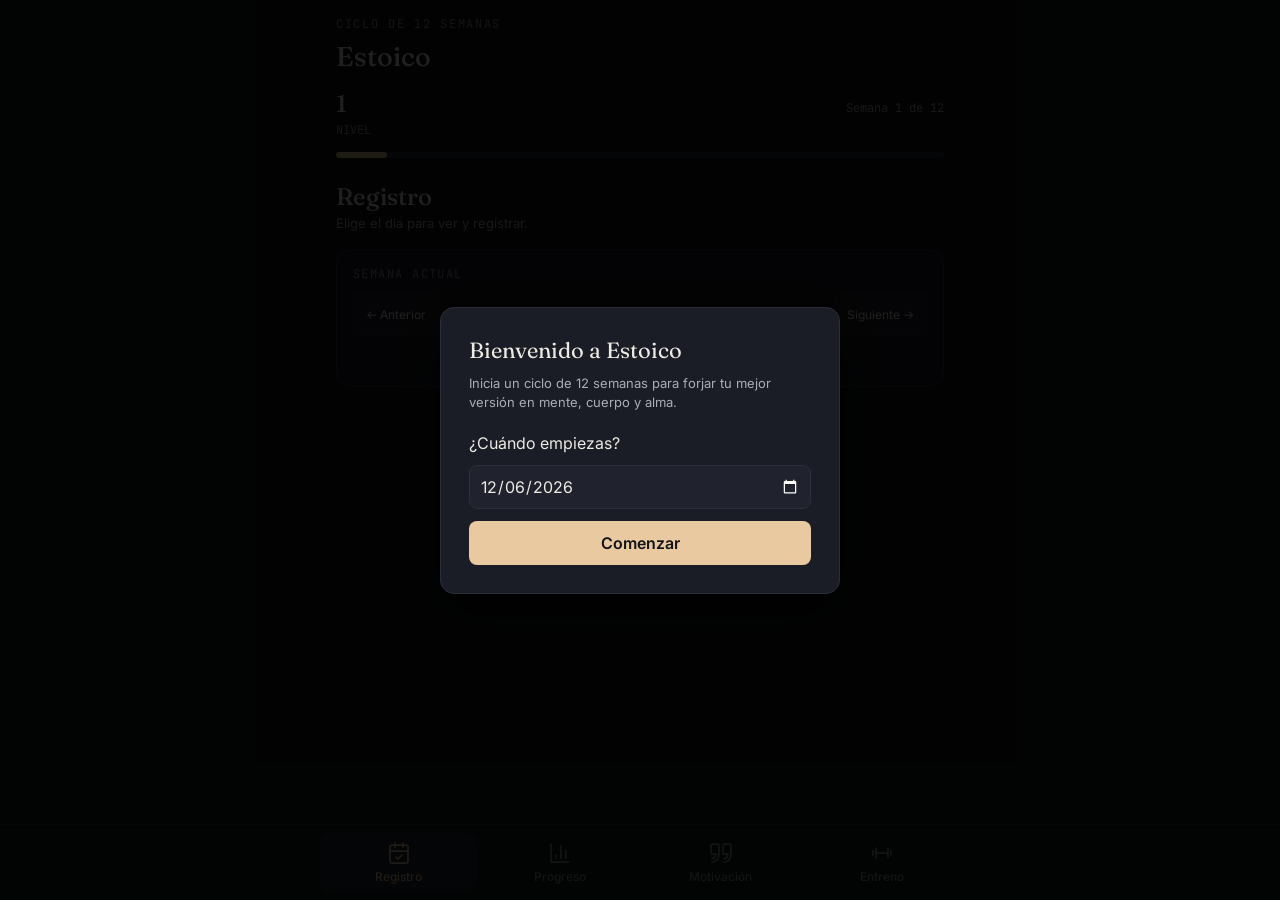
==== index.html @ d932e6cd "Fase 2: iOS y PWA nativos - Safe areas en Estoico: header bajo el notch y barra inferior sobre el ho" ====
<!DOCTYPE html>
<html lang="es-AR">
<head>
<meta charset="UTF-8">
<meta name="viewport" content="width=device-width,initial-scale=1,viewport-fit=cover">
<meta name="theme-color" content="#12141A">
<title>Estoico — 12 Semanas</title>

<!-- Favicon e íconos -->
<link rel="icon" href="/favicon.ico" sizes="32x32">
<link rel="icon" type="image/png" sizes="192x192" href="/icon-192.png">
<link rel="apple-touch-icon" href="/apple-touch-icon.png">

<!-- Soporte PWA / instalación en pantalla de inicio -->
<meta name="apple-mobile-web-app-capable" content="yes">
<meta name="apple-mobile-web-app-status-bar-style" content="black-translucent">
<meta name="apple-mobile-web-app-title" content="Estoico">
<meta name="mobile-web-app-capable" content="yes">
<link rel="manifest" href="/manifest.json">

<!-- Pantallas de inicio en iPhone (retrato) -->
<link rel="apple-touch-startup-image" href="/splash/splash-1320x2868.png" media="(device-width: 440px) and (device-height: 956px) and (-webkit-device-pixel-ratio: 3) and (orientation: portrait)">
<link rel="apple-touch-startup-image" href="/splash/splash-1290x2796.png" media="(device-width: 430px) and (device-height: 932px) and (-webkit-device-pixel-ratio: 3) and (orientation: portrait)">
<link rel="apple-touch-startup-image" href="/splash/splash-1206x2622.png" media="(device-width: 402px) and (device-height: 874px) and (-webkit-device-pixel-ratio: 3) and (orientation: portrait)">
<link rel="apple-touch-startup-image" href="/splash/splash-1179x2556.png" media="(device-width: 393px) and (device-height: 852px) and (-webkit-device-pixel-ratio: 3) and (orientation: portrait)">
<link rel="apple-touch-startup-image" href="/splash/splash-1170x2532.png" media="(device-width: 390px) and (device-height: 844px) and (-webkit-device-pixel-ratio: 3) and (orientation: portrait)">
<link rel="apple-touch-startup-image" href="/splash/splash-1284x2778.png" media="(device-width: 428px) and (device-height: 926px) and (-webkit-device-pixel-ratio: 3) and (orientation: portrait)">
<link rel="apple-touch-startup-image" href="/splash/splash-1125x2436.png" media="(device-width: 375px) and (device-height: 812px) and (-webkit-device-pixel-ratio: 3) and (orientation: portrait)">
<link rel="apple-touch-startup-image" href="/splash/splash-828x1792.png" media="(device-width: 414px) and (device-height: 896px) and (-webkit-device-pixel-ratio: 2) and (orientation: portrait)">
<link rel="apple-touch-startup-image" href="/splash/splash-750x1334.png" media="(device-width: 375px) and (device-height: 667px) and (-webkit-device-pixel-ratio: 2) and (orientation: portrait)">

<!-- SEO / al compartir el link -->
<meta name="description" content="Seguimiento de hábitos de mente, cuerpo y alma en ciclos de 12 semanas.">
<meta property="og:title" content="Estoico — Hábitos">
<meta property="og:description" content="Seguimiento de hábitos de mente, cuerpo y alma en ciclos de 12 semanas.">
<meta property="og:type" content="website">
<meta property="og:image" content="/icon-512.png">

<link rel="preconnect" href="https://fonts.googleapis.com">
<link rel="preconnect" href="https://fonts.gstatic.com" crossorigin>
<link href="https://fonts.googleapis.com/css2?family=Fraunces:ital,opsz,wght@0,9..144,400;0,9..144,500;0,9..144,600;1,9..144,400;1,9..144,500&family=Inter:wght@400;500;600;700&family=JetBrains+Mono:wght@400;500&display=swap" rel="stylesheet">
<link rel="stylesheet" href="/shared.css">
<link rel="stylesheet" href="/estoico.css">
</head>
<body>

<header class="top">
<p class="eyebrow">Ciclo de 12 semanas</p>
<h1 class="brand">Estoico</h1>
<div class="header-row">
<div>
<div class="level-display" id="level-display">1</div>
<div class="level-label">Nivel</div>
</div>
<div style="text-align:right">
<div class="progress-label" id="cycle-progress">Semana 1 de 12</div>
</div>
</div>
<div class="progress-bar">
<div class="progress-fill" id="cycle-fill" style="width:8.33%"></div>
</div>
</header>

<main id="main">

<!-- REGISTRO VIEW -->
<section class="view active" id="view-registro">
<div class="greeting">
<h2>Registro</h2>
<p>Elige el día para ver y registrar.</p>
</div>

<div class="card">
<div class="section-label">Semana actual</div>
<div class="week-nav">
<button id="prev-week">← Anterior</button>
<span class="week-info" id="week-info">Sem 1</span>
<button id="next-week">Siguiente →</button>
</div>
<div class="day-grid" id="day-grid"></div>
</div>

<div id="day-detail-slot"></div>
<div id="habit-list-slot"></div>

</section>

<!-- PROGRESO VIEW -->
<section class="view" id="view-progreso">
<div class="greeting">
<h2>Progreso</h2>
<p>Cómo avanzas en las 12 semanas.</p>
</div>

<div class="cycle-header">
<h3 class="cycle-title">Ciclo actual</h3>
<p class="cycle-dates" id="cycle-dates">—</p>
</div>

<div class="level-card">
<div class="current-level" id="final-level">1</div>
<div style="color:var(--dim);font-size:12px;margin-bottom:10px">Nivel actual</div>
<div class="level-bar-container">
<div class="progress-bar">
<div class="progress-fill" id="final-level-bar" style="width:0%;background:var(--accent)"></div>
</div>
<div class="progress-label" id="level-info">0 / 0 puntos</div>
</div>
</div>

<div class="card">
<div class="section-label">Progreso por semana</div>
<div id="week-progress-list"></div>
</div>

<div class="card">
<div class="section-label">Resumen general</div>
<div class="week-summary">
<div class="week-stats">
<div class="stat">
<div class="stat-value" id="stat-completed">0</div>
<div class="stat-label">Semanas al 100%</div>
</div>
<div class="stat">
<div class="stat-value" id="stat-xp">0</div>
<div class="stat-label">Puntos totales</div>
</div>
</div>
</div>
</div>

</section>

<!-- MOTIVACIÓN VIEW -->
<section class="view" id="view-motivacion">
<div class="greeting">
<h2>Recuerda</h2>
<p>Por qué empezaste.</p>
</div>

<div class="quote-card" id="quote-card">
<div class="quote-text" id="quote-text">Cargando sabiduría...</div>
<div class="quote-author" id="quote-author">—</div>
</div>

<div class="quote-refresh">
<button id="new-quote">Nueva frase</button>
</div>

</section>

</main>

<nav class="bottom-nav">
<div class="nav-inner">
<button class="nav-btn active" data-view="registro">
<svg class="icon" aria-hidden="true"><use href="#i-cal"/></svg>
<span>Registro</span>
</button>
<button class="nav-btn" data-view="progreso">
<svg class="icon" aria-hidden="true"><use href="#i-chart"/></svg>
<span>Progreso</span>
</button>
<button class="nav-btn" data-view="motivacion">
<svg class="icon" aria-hidden="true"><use href="#i-quote"/></svg>
<span>Motivación</span>
</button>
<a class="nav-btn" href="/entreno.html">
<svg class="icon" aria-hidden="true"><use href="#i-dumbbell"/></svg>
<span>Entreno</span>
</a>
</div>
</nav>

<div class="toast" id="toast" role="status" aria-live="polite"></div>

<!-- Initialization Modal -->
<div class="init-modal" id="init-modal">
<div class="init-content">
<h2 class="init-title">Bienvenido a Estoico</h2>
<p class="init-desc">Inicia un ciclo de 12 semanas para forjar tu mejor versión en mente, cuerpo y alma.</p>
<div class="init-form">
<label>¿Cuándo empiezas?</label>
<input type="date" id="start-date">
<button id="start-cycle">Comenzar</button>
</div>
</div>
</div>

<!-- Cycle End Modal -->
<div class="cycle-end-modal" id="cycle-end-modal">
<div class="cycle-end-content">
<h2 class="cycle-end-title">Ciclo completado</h2>
<div class="cycle-end-result" id="cycle-end-result">Nivel 12</div>
<div class="cycle-end-stats">
<div id="cycle-end-stats">Estadísticas finales</div>
</div>
<div class="cycle-end-button">
<button id="new-cycle">Nuevo ciclo</button>
<button class="primary" id="view-summary">Ver resumen</button>
</div>
</div>
</div>

<script src="/shared.js"></script>
<script>
'use strict';
const { ESTOICO_KEY: KEY, HABITS, dateKey, parseDate, addDays, dayDiff, weekNumber, position, computeWeek, icon, toast } = window.EstoicoShared;
const VERSION = 2;

const STOICS = [
  ["No es que nos falte tiempo, sino que perdemos mucho.", "Séneca"],
  ["Hay cosas que dependen de ti y cosas que no.", "Epicteto"],
  ["La mejor respuesta es no parecerte a quien te hizo daño.", "Marco Aurelio"],
  ["Se aprende a vivir durante toda la vida.", "Séneca"],
  ["Vive bien quien vive conforme a la razón.", "Zenón de Citio"],
  ["La riqueza consiste no en tener grandes posesiones, sino en tener pocas necesidades.", "Séneca"],
  ["Tu propia serena mente es la única verdadera protección que posees.", "Séneca"],
  ["No temas ni desees lo que no está en tu poder.", "Epicteto"],
  ["La excelencia no es destino; es un hábito.", "Aristóteles"],
  ["Incluso un reloj parado tiene razón dos veces al día.", "Marco Aurelio"],
  ["La vida es larga si sabes cómo usarla.", "Séneca"],
  ["Todo cuanto deseamos sucede después de que dejamos de esperarlo.", "Séneca"],
  ["Lo que no está en tu control no debería perturbar tu paz.", "Marco Aurelio"],
  ["El único camino hacia la paz es aceptar las cosas que no puedes cambiar.", "Séneca"],
  ["Cada día es una nueva vida para quien sabe aprovecharlo.", "Séneca"],
  ["La virtud es el único bien verdadero.", "Zenón de Citio"],
  ["No es la cosa que te molesta, sino tu opinión sobre ella.", "Epicteto"],
  ["Quien se conquista a sí mismo es más poderoso que quien conquista ciudades.", "Confucio"],
  ["El que espera es quien trabaja.", "Séneca"],
  ["Actúa de forma que podrías vivir eternamente así.", "Marco Aurelio"]
];

const CATEGORIES = [
  {id:'mente', label:'Mente', color:'var(--mente)'},
  {id:'cuerpo', label:'Cuerpo', color:'var(--cuerpo)'},
  {id:'alma', label:'Alma', color:'var(--alma)'}
];

const LEVELS = [
  {num:1, name:'Cleantes', desc:'El Guardián'},
  {num:2, name:'Diógenes', desc:'De Babilonia'},
  {num:3, name:'Apolonio', desc:'De Tyana'},
  {num:4, name:'Crisipo', desc:'El Lógico'},
  {num:5, name:'Panaecio', desc:'El Puente'},
  {num:6, name:'Posidonio', desc:'El Enciclopédico'},
  {num:7, name:'Catón Viejo', desc:'El Severo'},
  {num:8, name:'Catón Joven', desc:'El Íntegro'},
  {num:9, name:'Quinto Musonio', desc:'El Maestro'},
  {num:10, name:'Epicteto', desc:'El Liberador'},
  {num:11, name:'Séneca', desc:'El Sabio'},
  {num:12, name:'Marco Aurelio', desc:'El Emperador Filósofo'}
];

const $ = s => document.querySelector(s);
const $$ = s => [...document.querySelectorAll(s)];

// ---------- Estado y guardado ----------
function defaultState() {
  return {
    schemaVersion: VERSION,
    cycleStart: null,
    currentLevel: 1,
    weeklyData: {},
    currentView: 'registro'
  };
}

function load() {
  try {
    let raw = localStorage.getItem(KEY);
    return raw ? { ...defaultState(), ...JSON.parse(raw) } : defaultState();
  } catch(e) {
    console.warn(e);
    // No pisamos datos que no se pudieron leer: se guarda una copia aparte.
    try { localStorage.setItem(KEY + '.bak-' + Date.now(), localStorage.getItem(KEY)); } catch(_) {}
    return defaultState();
  }
}

let state = load();
delete state.displayWeek; // ya no se guarda: siempre se abre en la semana actual

function save() {
  try {
    localStorage.setItem(KEY, JSON.stringify(state));
    return true;
  } catch(e) {
    console.warn(e);
    toast('No se pudo guardar. Liberá espacio en el teléfono.', 3200, null);
    return false;
  }
}

// ---------- Semanas ----------
// Semana real del ciclo, sin limitar (puede ser < 1 o > 12)
function getRawWeek() {
  return state.cycleStart ? weekNumber(state.cycleStart) : null;
}
// Semana actual limitada a 1..12
function getCurrentWeek() {
  let w = getRawWeek();
  return w === null ? null : Math.max(1, Math.min(12, w));
}

function getWeekDates(weekNum) {
  if (!state.cycleStart) return null;
  let weekStart = addDays(parseDate(state.cycleStart), (weekNum - 1) * 7);
  let days = [];
  for (let i = 0; i < 7; i++) days.push(dateKey(addDays(weekStart, i)));
  return days;
}

// Semana que se está mirando en Registro (solo en memoria)
let displayWeek = null;
let selectedDate = null;
function getDisplayWeek() {
  if (displayWeek === null) displayWeek = getCurrentWeek() || 1;
  return displayWeek;
}
function setDisplayWeek(w) {
  displayWeek = Math.max(1, Math.min(12, w));
}

// Lee una semana sin modificar el estado; con create=true la crea para escribir
function getWeekData(weekNum, create = false) {
  let key = 'week_' + weekNum;
  let wd = state.weeklyData[key];
  if (!wd) {
    wd = { habits: {}, points: 0, completion: 0 };
    if (create) state.weeklyData[key] = wd;
  }
  if (!wd.habits) wd.habits = {};
  if (create) HABITS.forEach(h => { if (!wd.habits[h.id]) wd.habits[h.id] = []; });
  return wd;
}

function isCompleted(habitId, dateStr) {
  if (!state.cycleStart) return false;
  let pos = position(state.cycleStart, dateStr);
  if (!pos) return false;
  let days = getWeekData(pos.week).habits[habitId];
  return !!days && days.includes(pos.dow);
}

// ---------- Nivel ----------
// El nivel se deriva de las semanas cerradas: sube con una semana al 100 %
// y baja con una semana por debajo del 50 %. La semana en curso no cuenta.
function levelFromHistory() {
  let raw = getRawWeek();
  if (raw === null) return 1;
  let closed = Math.min(12, raw - 1);
  let lvl = 1;
  for (let w = 1; w <= closed; w++) {
    let c = computeWeek(getWeekData(w).habits).completion;
    if (c >= 100) lvl = Math.min(12, lvl + 1);
    else if (c < 50) lvl = Math.max(1, lvl - 1);
  }
  return lvl;
}

function settleLevel() {
  let lvl = levelFromHistory();
  if (lvl !== state.currentLevel) {
    state.currentLevel = lvl;
    save();
  }
}

// ---------- Registro de hábitos ----------
function canEditDate(dateStr) {
  let today = dateKey();
  let yesterday = dateKey(addDays(new Date(), -1));
  return dateStr === today || dateStr === yesterday;
}

function toggleHabit(habitId, dateStr) {
  if (!state.cycleStart) return;
  if (!canEditDate(dateStr)) {
    toast('Solo podés editar hoy y ayer.', 2400, null);
    return;
  }
  let pos = position(state.cycleStart, dateStr);
  if (!pos) return;

  let weekData = getWeekData(pos.week, true);
  let days = weekData.habits[habitId];
  let idx = days.indexOf(pos.dow);
  if (idx >= 0) days.splice(idx, 1);
  else days.push(pos.dow);

  recalculateWeek(pos.week);
  settleLevel();
  save();
  renderDayGrid();
  renderDayDetail(dateStr);
  renderHeader();
}

function recalculateWeek(weekNum) {
  let weekData = getWeekData(weekNum, true);
  let r = computeWeek(weekData.habits);
  weekData.completion = r.completion;
  weekData.points = r.points;
}

// ---------- Render ----------
function renderHeader() {
  if (!state.cycleStart) return;
  $('#level-display').textContent = state.currentLevel;

  let raw = getRawWeek();
  let label;
  if (raw < 1) label = 'Empieza el ' + parseDate(state.cycleStart).toLocaleDateString('es-AR', {day:'numeric', month:'short'});
  else if (raw > 12) label = 'Ciclo completado';
  else label = `Semana ${raw} de 12`;
  $('#cycle-progress').textContent = label;
  $('#cycle-fill').style.width = (Math.max(0, Math.min(12, raw)) / 12 * 100) + '%';
}

function switchView(v) {
  if (!['registro', 'progreso', 'motivacion'].includes(v)) v = 'registro';
  state.currentView = v;
  save();
  $$('.view').forEach(x => x.classList.toggle('active', x.id === 'view-' + v));
  $$('.nav-btn[data-view]').forEach(x => x.classList.toggle('active', x.dataset.view === v));

  if (v === 'registro') renderRegistro();
  if (v === 'progreso') renderProgreso();
  if (v === 'motivacion') renderMotivacion();
}

function renderRegistro() {
  if (!state.cycleStart) return;

  let week = getDisplayWeek();
  let weekDates = getWeekDates(week);
  let today = dateKey();

  $('#prev-week').onclick = () => { setDisplayWeek(getDisplayWeek() - 1); selectedDate = null; renderRegistro(); };
  $('#next-week').onclick = () => { setDisplayWeek(getDisplayWeek() + 1); selectedDate = null; renderRegistro(); };
  $('#prev-week').disabled = week <= 1;
  $('#next-week').disabled = week >= 12;

  let fmt = d => parseDate(d).toLocaleDateString('es-AR', {day:'numeric', month:'short'});
  $('#week-info').textContent = `Sem ${week} · ${fmt(weekDates[0])} – ${fmt(weekDates[6])}`;

  // Día seleccionado: hoy si está en esta semana; si no, el primero
  if (!selectedDate || !weekDates.includes(selectedDate)) {
    selectedDate = weekDates.includes(today) ? today : weekDates[0];
  }

  renderDayGrid();
  renderDayDetail(selectedDate);
}

function renderDayGrid() {
  let weekDates = getWeekDates(getDisplayWeek());
  let today = dateKey();
  $('#day-grid').innerHTML = weekDates.map(d => {
    let date = parseDate(d);
    let dayName = date.toLocaleDateString('es-AR', {weekday:'narrow'}).toUpperCase();
    let completion = Math.round(HABITS.filter(h => isCompleted(h.id, d)).length / HABITS.length * 100);
    let cls = [d === today ? 'today' : '', d === selectedDate ? 'active' : ''].join(' ');
    return `<button class="day-btn ${cls}" data-date="${d}" aria-pressed="${d === selectedDate}" aria-label="${date.toLocaleDateString('es-AR', {weekday:'long', day:'numeric'})}, ${completion}%">
      <span class="day-name">${dayName}</span>
      <span class="day-number">${date.getDate()}</span>
      <span class="day-complete">${completion}%</span>
    </button>`;
  }).join('');

  $$('.day-btn').forEach(btn => {
    btn.onclick = () => {
      selectedDate = btn.dataset.date;
      renderDayGrid();
      renderDayDetail(selectedDate);
    };
  });
}

function renderDayDetail(dateStr) {
  if (!state.cycleStart) return;

  let today = dateKey();
  let yesterday = dateKey(addDays(new Date(), -1));
  let editable = canEditDate(dateStr);

  let dayDetail = `<div class="day-detail-card">
    <div class="day-detail-header">${parseDate(dateStr).toLocaleDateString('es-AR', {weekday:'long', day:'numeric', month:'long'})}</div>`;

  if (dateStr === yesterday) {
    dayDetail += `<div class="edit-notice">Estás editando ayer. Podés cambiar el registro de hoy y de ayer.</div>`;
  } else if (!editable) {
    dayDetail += dayDiff(today, dateStr) > 0
      ? `<div class="edit-notice">Día futuro. Vas a poder registrarlo cuando llegue.</div>`
      : `<div class="edit-notice">Día pasado. Solo se pueden editar hoy y ayer.</div>`;
  }

  let completed = HABITS.filter(h => isCompleted(h.id, dateStr)).length;
  dayDetail += `<div class="day-detail-info">${completed} de ${HABITS.length} completados</div>`;
  dayDetail += '</div>';
  $('#day-detail-slot').innerHTML = dayDetail;

  let habitsHtml = '';
  CATEGORIES.forEach(cat => {
    let catHabits = HABITS.filter(h => h.category === cat.id);
    let doneCount = catHabits.filter(h => isCompleted(h.id, dateStr)).length;

    habitsHtml += `<div class="habit-section">
      <div class="category-header" style="--cat:${cat.color}">
        <span class="category-bar" style="background:${cat.color}"></span>
        <span class="category-title">${cat.label}</span>
        <span class="category-label">${doneCount}/${catHabits.length}</span>
      </div>
      <div class="habit-list">`;

    catHabits.forEach(h => {
      let done = isCompleted(h.id, dateStr);
      habitsHtml += `<div class="habit-row">
        <span class="habit-icon" style="--cat:${cat.color}">${icon(h.icon)}</span>
        <div class="habit-info">
          <div class="habit-name">${h.name}</div>
          <div class="habit-meta">Objetivo: ${h.weeklyTarget}x/semana · Peso: ${h.weight}</div>
        </div>
        <button class="habit-check ${done?'done':''} ${!editable?'editing-disabled':''}" data-habit="${h.id}" data-date="${dateStr}" aria-label="${h.name}" aria-pressed="${done}" ${!editable?'disabled':''}>
          ${done ? icon('check') : ''}
        </button>
      </div>`;
    });

    habitsHtml += `</div></div>`;
  });

  $('#habit-list-slot').innerHTML = habitsHtml;

  $$('[data-habit]').forEach(btn => {
    btn.onclick = (e) => {
      e.stopPropagation();
      toggleHabit(btn.dataset.habit, btn.dataset.date);
    };
  });
}

function renderProgreso() {
  if (!state.cycleStart) return;

  let startDate = parseDate(state.cycleStart);
  let endDate = addDays(startDate, 83);
  let fmt = d => d.toLocaleDateString('es-AR', {day:'numeric', month:'short', year:'numeric'});
  $('#cycle-dates').textContent = fmt(startDate) + ' – ' + fmt(endDate);

  let levelData = LEVELS[state.currentLevel - 1];
  $('#final-level').textContent = levelData.name;

  let totalXP = 0;
  let completedWeeks = 0;
  let weeksList = '';
  for (let w = 1; w <= 12; w++) {
    let r = computeWeek(getWeekData(w).habits);
    totalXP += r.points;
    if (r.completion >= 100) completedWeeks++;
    let color = r.completion >= 100 ? 'var(--success)' : r.completion < 50 ? 'var(--danger)' : 'var(--dim)';
    weeksList += `<div class="week-row">
      <span class="week-num">Sem ${w}</span>
      <div class="week-bar">
        <div class="week-bar-fill" style="width:${r.completion}%;background:${color}"></div>
      </div>
      <span class="week-status">${r.completion}%</span>
    </div>`;
  }
  $('#week-progress-list').innerHTML = weeksList;

  $('#final-level-bar').style.width = ((state.currentLevel - 1) / 11 * 100) + '%';
  $('#level-info').textContent = `${levelData.name} — Nivel ${state.currentLevel} de 12 · ${totalXP} puntos acumulados`;

  $('#stat-completed').textContent = completedWeeks;
  $('#stat-xp').textContent = totalXP;

  renderHeader();
}

function renderMotivacion() {
  let idx = dateKey().split('').reduce((a,c) => a + c.charCodeAt(0), 0) % STOICS.length;
  $('#quote-text').textContent = '"' + STOICS[idx][0] + '"';
  $('#quote-author').textContent = '— ' + STOICS[idx][1];

  $('#new-quote').onclick = () => {
    let randomIdx = Math.floor(Math.random() * STOICS.length);
    $('#quote-text').textContent = '"' + STOICS[randomIdx][0] + '"';
    $('#quote-author').textContent = '— ' + STOICS[randomIdx][1];
  };
}

// ---------- Inicio y fin de ciclo ----------
function showInitModal() {
  $('#start-date').value = dateKey();
  $('#init-modal').classList.remove('hidden');

  $('#start-cycle').onclick = () => {
    let dateStr = $('#start-date').value;
    if (!dateStr) {
      toast('Elegí una fecha.', 2400, null);
      return;
    }
    state.cycleStart = dateStr;
    state.currentLevel = 1;
    state.weeklyData = {};
    state.cycleEndShown = false;
    displayWeek = null;
    selectedDate = null;
    save();
    $('#init-modal').classList.add('hidden');
    render();
  };
}

function cycleTotals() {
  let points = 0;
  for (let w = 1; w <= 12; w++) points += computeWeek(getWeekData(w).habits).points;
  return { points, final: computeWeek(getWeekData(12).habits).completion };
}

function showCycleEnd() {
  let levelData = LEVELS[state.currentLevel - 1];
  let t = cycleTotals();
  $('#cycle-end-result').textContent = 'Alcanzaste: ' + levelData.name;
  $('#cycle-end-stats').innerHTML = `
    <div>Completaste <strong>${t.final}%</strong> de la semana final.</div>
    <div style="margin-top:8px">Puntos totales en el ciclo: <strong>${t.points}</strong></div>
    <div style="margin-top:8px">Nivel alcanzado: <strong>${state.currentLevel} de 12</strong></div>
  `;

  $('#cycle-end-modal').classList.add('show');
  state.cycleEndShown = true;
  save();

  $('#new-cycle').onclick = () => {
    if (!confirm('¿Empezar un ciclo nuevo? El ciclo actual se guarda en el historial y el registro vuelve a cero.')) return;
    let archive = (state.archive || []).concat([{
      cycleStart: state.cycleStart,
      endedAt: dateKey(),
      level: state.currentLevel,
      points: t.points,
      weeklyData: state.weeklyData
    }]);
    $('#cycle-end-modal').classList.remove('show');
    state = defaultState();
    state.archive = archive;
    displayWeek = null;
    selectedDate = null;
    save();
    showInitModal();
  };

  $('#view-summary').onclick = () => {
    $('#cycle-end-modal').classList.remove('show');
    switchView('progreso');
  };
}

function render() {
  if (!state.cycleStart) {
    showInitModal();
    return;
  }
  $('#init-modal').classList.add('hidden');
  settleLevel();
  renderHeader();
  switchView(state.currentView);
  if (getRawWeek() > 12 && !state.cycleEndShown) showCycleEnd();
}

// Navegación
$$('.nav-btn[data-view]').forEach(btn => {
  btn.onclick = () => switchView(btn.dataset.view);
});

// Si la app queda abierta y cambia el día, refrescar al volver
let lastDay = dateKey();
document.addEventListener('visibilitychange', () => {
  if (document.hidden || !state.cycleStart || dateKey() === lastDay) return;
  lastDay = dateKey();
  displayWeek = null;
  selectedDate = null;
  render();
});

render();
</script>


</body>
</html>
---- shared.css ----
/* =====================================================================
   BASE DE DISEÑO COMPARTIDA — Estoico + Entreno
   Tokens únicos de color, tipografía, espaciado y movimiento.
   Cada app define su acento: arena en Estoico, verde vital en Entreno.
   ===================================================================== */
:root{
  color-scheme:dark;

  /* Superficies */
  --bg:#12141A; --surface:#1A1D25; --surface-2:#20232D; --surface-3:#262A35;
  --line:#2A2E38; --line-soft:#22252F;

  /* Texto (contraste ≥ 4.5:1 sobre --surface) */
  --text:#EDEAE3; --dim:#A9ADB7; --faint:#8A8E99;

  /* Marca y estados */
  --sand:#E8C9A0; --vital:#22C55E; --on-accent:#12141A;
  --accent:var(--sand);
  --success:#93AE86; --warn:#D9B36C; --danger:#E0846F;

  /* Categorías de Estoico */
  --mente:#8AA9C9; --cuerpo:#93AE86; --alma:#C9A66B;

  /* Tipografía */
  --serif:'Fraunces',Georgia,serif;
  --sans:'Inter',-apple-system,system-ui,sans-serif;
  --mono:'JetBrains Mono',ui-monospace,Menlo,monospace;
  --fs-xs:12px; --fs-sm:13px; --fs-md:15px; --fs-lg:17px;

  /* Espaciado (ritmo de 4/8) y radios */
  --s1:4px; --s2:8px; --s3:12px; --s4:16px; --s5:24px; --s6:32px;
  --r-sm:10px; --r:14px; --r-lg:24px; --r-pill:999px;

  /* Movimiento */
  --dur-fast:150ms; --dur:250ms;
  --ease:cubic-bezier(.2,.8,.2,1); --ease-pop:cubic-bezier(.34,1.56,.64,1);

  /* Elevación */
  --shadow:0 12px 40px #0008;
}
body[data-app="entreno"]{ --accent:var(--vital); }

/* ---------- Base ---------- */
*{box-sizing:border-box}
html,body{margin:0;padding:0}
body{background:var(--bg);color:var(--text);font-family:var(--sans);-webkit-font-smoothing:antialiased;-webkit-tap-highlight-color:transparent}
button,input,select,textarea{font:inherit;color:inherit}
button{cursor:pointer;touch-action:manipulation}
[hidden]{display:none!important}
:focus-visible{outline:2px solid var(--accent);outline-offset:2px}
::selection{background:var(--accent);color:var(--on-accent)}

/* ---------- Utilidades ---------- */
.sr-only{position:absolute;width:1px;height:1px;padding:0;margin:-1px;overflow:hidden;clip:rect(0 0 0 0);white-space:nowrap;border:0}
.icon{width:22px;height:22px;flex:none;stroke:currentColor;fill:none;stroke-width:1.75;stroke-linecap:round;stroke-linejoin:round;vertical-align:middle}

/* ---------- Aviso (toast) ---------- */
.toast{position:fixed;z-index:60;left:50%;top:calc(env(safe-area-inset-top) + 12px);transform:translate(-50%,-160%);
  max-width:min(90vw,420px);display:flex;align-items:center;gap:var(--s2);
  background:var(--surface-3);border:1px solid var(--line);border-radius:var(--r-pill);
  padding:10px 18px;font-size:var(--fs-sm);font-weight:500;color:var(--text);box-shadow:var(--shadow);
  pointer-events:none;transition:transform 300ms var(--ease)}
.toast.show{transform:translate(-50%,0)}
.toast .icon{width:18px;height:18px;color:var(--accent)}

/* ---------- Aviso de versión nueva ---------- */
.update-pill{position:fixed;z-index:61;left:50%;transform:translateX(-50%);top:calc(env(safe-area-inset-top) + 12px);
  display:flex;align-items:center;gap:var(--s2);min-height:44px;padding:0 18px;border-radius:var(--r-pill);
  background:var(--accent);color:var(--on-accent);border:0;font-size:var(--fs-sm);font-weight:600;box-shadow:var(--shadow);white-space:nowrap}
.update-pill .icon{width:18px;height:18px}

@media (prefers-reduced-motion:reduce){
  *,*::before,*::after{animation-duration:.01ms!important;animation-iteration-count:1!important;transition-duration:.01ms!important;scroll-behavior:auto!important}
}
---- estoico.css ----
/* Estoico — estilos propios. Tokens y base en shared.css */
body {min-height:100vh;min-height:100dvh;padding-bottom:calc(100px + env(safe-area-inset-bottom))}

.top {padding:calc(env(safe-area-inset-top) + 16px) calc(20px + env(safe-area-inset-right)) 16px calc(20px + env(safe-area-inset-left));position:sticky;top:0;background:linear-gradient(var(--bg) 86%,transparent);z-index:10}
.eyebrow {font-family:var(--mono);font-size:12px;letter-spacing:.14em;text-transform:uppercase;color:var(--faint);margin:0 0 8px}
.brand {font-family:var(--serif);font-size:27px;font-weight:500;margin:0 0 16px}
.header-row {display:flex;justify-content:space-between;align-items:baseline;margin-bottom:14px}
.level-display {font-family:var(--serif);font-size:24px;font-weight:500}
.level-label {font-family:var(--mono);font-size:12px;color:var(--faint);text-transform:uppercase;margin-top:4px}
.progress-bar {height:6px;background:var(--line);border-radius:6px;overflow:hidden;margin:10px 0 8px}
.progress-fill {height:100%;background:var(--accent);border-radius:6px;transition:width .3s ease}
.progress-label {font-size:12px;color:var(--dim);font-family:var(--mono);display:flex;justify-content:space-between}

main {padding:0 16px;max-width:640px;margin:auto}
.top > * {max-width:608px;margin-left:auto;margin-right:auto}
.view {display:none}
.view.active {display:block}
.greeting {margin:0 0 18px}
.greeting h2 {font:500 24px var(--serif);margin:0 0 4px}
.greeting p {margin:0;color:var(--dim);font-size:13px}

.card {background:var(--surface);border:1px solid var(--line);border-radius:var(--r);padding:16px;margin-bottom:14px}
.section-label {font:12px var(--mono);letter-spacing:.12em;text-transform:uppercase;color:var(--faint);margin:0 0 10px}
.card-title {font:18px var(--serif);margin-bottom:10px}

/* Week Navigation */
.week-nav {display:flex;justify-content:space-between;align-items:center;margin-bottom:16px;gap:8px}
.week-nav button {min-height:44px;background:var(--surface-2);border:1px solid var(--line);color:var(--text);padding:8px 12px;border-radius:8px;font-size:12px}
.week-nav button:disabled {opacity:.35;cursor:default}
.week-nav button.today {background:var(--accent);color:var(--on-accent);font-weight:600;border-color:var(--accent)}
.week-info {font-size:12px;color:var(--dim);font-family:var(--mono)}

/* Day Grid */
.day-grid {display:grid;grid-template-columns:repeat(7,1fr);gap:6px;margin-bottom:18px}
.day-btn {min-height:64px;padding:6px 0;border:1px solid var(--line);background:var(--surface-2);color:var(--text);border-radius:10px;font:12px var(--mono);cursor:pointer;position:relative;display:flex;flex-direction:column;align-items:center;justify-content:center;transition:all .2s}
.day-btn.active {background:var(--accent);color:var(--on-accent);border-color:var(--accent);font-weight:600}
.day-btn.today {outline:2px solid var(--accent);outline-offset:-1px}
.day-name {font:12px var(--mono);opacity:.7;margin-bottom:2px}
.day-number {font:13px var(--mono);font-weight:600}
.day-complete {font:12px var(--mono);margin-top:2px;opacity:.7}

/* Habit List */
.habit-section {margin-bottom:20px}
.category-header {display:flex;align-items:center;gap:8px;margin-bottom:10px;padding:0 4px}
.category-bar {width:3px;height:20px;border-radius:2px}
.category-title {font:italic 500 16px var(--serif)}
.category-label {font:12px var(--mono);color:var(--faint);margin-left:auto;text-transform:uppercase}
.habit-list {background:var(--surface);border:1px solid var(--line);border-radius:var(--r);overflow:hidden}
.habit-row {display:flex;align-items:center;gap:12px;padding:12px;border-bottom:1px solid var(--line);transition:background .2s}
.habit-row:last-child {border-bottom:0}
.habit-icon {width:40px;height:40px;border-radius:12px;display:grid;place-items:center;flex-shrink:0;color:var(--cat);background:color-mix(in srgb,var(--cat) 14%,transparent)}
.habit-icon .icon {width:22px;height:22px}
.habit-info {flex:1;min-width:0}
.habit-name {font:14px var(--sans);font-weight:500;margin-bottom:3px}
.habit-meta {font:12px var(--mono);color:var(--faint);display:flex;gap:8px;flex-wrap:wrap}
.habit-check {width:44px;height:44px;border:2px solid var(--line);background:var(--surface-2);border-radius:50%;display:flex;align-items:center;justify-content:center;font-size:16px;cursor:pointer;transition:all .2s;flex-shrink:0}
.habit-check.done {background:var(--success);border-color:var(--success);color:var(--on-accent);font-weight:600}
.habit-check .icon {width:18px;height:18px;stroke-width:2.5}
.habit-check.editing-disabled {opacity:.5;cursor:not-allowed}

/* Day Detail Modal */
.day-detail-card {background:var(--surface-3);border:1px solid var(--line);border-radius:var(--r);padding:16px;margin-bottom:14px}
.day-detail-header {font:16px var(--serif);margin-bottom:14px;color:var(--text)}
.day-detail-info {font:12px var(--mono);color:var(--faint);margin-bottom:12px;padding-bottom:12px;border-bottom:1px solid var(--line)}
.edit-notice {background:var(--surface-2);border-left:2px solid var(--accent);padding:10px;border-radius:6px;font-size:12px;color:var(--dim);margin-bottom:12px}

/* Week Summary */
.week-summary {background:var(--surface-2);border-radius:var(--r);padding:14px;margin-bottom:14px}
.week-stats {display:grid;grid-template-columns:1fr 1fr;gap:10px}
.stat {text-align:center;padding:8px}
.stat-value {font:20px var(--serif);font-weight:600;color:var(--accent)}
.stat-label {font:12px var(--mono);color:var(--faint);margin-top:4px;text-transform:uppercase}

/* Progress View */
.cycle-header {background:linear-gradient(135deg, var(--mente), var(--alma));border-radius:var(--r);padding:20px;margin-bottom:14px;color:var(--on-accent)}
.cycle-title {font:22px var(--serif);margin:0 0 8px}
.cycle-dates {font:12px var(--mono);opacity:.8;margin:0}
.level-card {background:var(--surface);border:1px solid var(--line);border-radius:var(--r);padding:16px;margin-bottom:14px;text-align:center}
.current-level {font:32px var(--serif);font-weight:600;margin-bottom:8px}
.level-bar-container {margin:16px 0}
.level-xp {font:12px var(--mono);color:var(--dim);margin-top:8px}
.week-row {display:flex;align-items:center;gap:8px;padding:12px;background:var(--surface-2);border-radius:8px;margin-bottom:8px}
.week-num {font:12px var(--mono);font-weight:600;color:var(--accent);min-width:50px}
.week-bar {flex:1;height:8px;background:var(--line);border-radius:4px;overflow:hidden}
.week-bar-fill {height:100%;background:var(--success);border-radius:4px}
.week-status {font:12px var(--mono);color:var(--dim);min-width:60px;text-align:right}

/* Motivation View */
.quote-card {background:linear-gradient(135deg, var(--surface), var(--surface-2));border:1px solid var(--line);border-radius:var(--r);padding:28px 20px;margin-bottom:14px;text-align:center;min-height:200px;display:flex;flex-direction:column;justify-content:center;align-items:center}
.quote-text {font-family:var(--serif);font-size:18px;font-style:italic;line-height:1.6;margin-bottom:16px;color:var(--text)}
.quote-author {font:12px var(--mono);color:var(--faint);text-transform:uppercase;letter-spacing:.1em}
.quote-refresh {margin-top:20px}
.quote-refresh button {min-height:44px;background:var(--accent);color:var(--on-accent);border:0;padding:10px 20px;border-radius:8px;font-weight:600;font-size:12px}

/* Cycle End Modal */
.cycle-end-modal {position:fixed;top:0;left:0;right:0;bottom:0;background:#0009;display:none;align-items:center;justify-content:center;z-index:100;padding:20px}
.cycle-end-modal.show {display:flex}
.cycle-end-content {background:var(--surface);border:1px solid var(--line);border-radius:var(--r);padding:28px;max-width:420px;text-align:center;box-shadow:0 20px 60px #0009}
.cycle-end-title {font:24px var(--serif);margin:0 0 12px}
.cycle-end-result {font:32px var(--serif);color:var(--accent);margin:16px 0;font-weight:600}
.cycle-end-stats {background:var(--surface-2);border-radius:10px;padding:14px;margin:16px 0;font-size:12px}
.cycle-end-button {display:flex;gap:8px;margin-top:20px}
.cycle-end-button button {flex:1;min-height:44px;padding:12px;border:1px solid var(--line);background:var(--surface-2);color:var(--text);border-radius:8px;font-weight:600;cursor:pointer}
.cycle-end-button button.primary {background:var(--accent);color:var(--on-accent);border-color:var(--accent)}

/* Bottom Navigation */
.bottom-nav {position:fixed;z-index:30;bottom:0;left:0;right:0;background:#12141af5;border-top:1px solid var(--line);padding:8px 8px calc(8px + env(safe-area-inset-bottom));-webkit-backdrop-filter:blur(12px);backdrop-filter:blur(12px)}
.nav-inner {max-width:640px;margin:auto;display:grid;grid-template-columns:repeat(4,1fr);gap:4px}
.nav-btn {background:none;border:0;color:var(--faint);padding:8px;display:flex;flex-direction:column;gap:4px;align-items:center;cursor:pointer;border-radius:8px;transition:all .2s}
.nav-btn.active {color:var(--accent);background:var(--surface-2)}
.nav-btn .icon {width:24px;height:24px}
.nav-btn span {font-size:12px;font-weight:500}
a.nav-btn {text-decoration:none}

/* Initialization Modal */
.init-modal {position:fixed;top:0;left:0;right:0;bottom:0;background:#000d;display:flex;align-items:center;justify-content:center;z-index:200}
.init-modal.hidden {display:none}
.init-content {background:var(--surface);border:1px solid var(--line);border-radius:var(--r);padding:28px;max-width:400px;box-shadow:0 20px 60px #000a}
.init-title {font:22px var(--serif);margin:0 0 10px}
.init-desc {font:13px var(--sans);color:var(--dim);margin:0 0 20px;line-height:1.5}
.init-form {display:grid;gap:12px}
.init-form input, .init-form label {font:inherit}
.init-form input[type="date"] {min-height:44px;background:var(--surface-2);border:1px solid var(--line);color:var(--text);padding:10px;border-radius:8px}
.init-form button {min-height:44px;padding:12px;background:var(--accent);color:var(--on-accent);border:0;border-radius:8px;font-weight:600;cursor:pointer}

@media (max-width:480px) {
  .day-grid {gap:4px}
  .day-btn {font-size:12px}
  .quote-card {padding:20px 16px;min-height:160px}
  .cycle-end-content {padding:20px}
}

/* Hover solo en dispositivos con mouse (evita estados pegados en iPhone) */
@media (hover:hover) {
  .week-nav button:hover {background:var(--surface-3)}
  .day-btn:not(.active):hover {background:var(--surface-3)}
  .habit-row:hover {background:var(--surface-2)}
  .habit-check:not(.done):hover {background:var(--surface-3)}
  .quote-refresh button:hover {opacity:.9}
  .nav-btn:not(.active):hover {background:var(--surface-2)}
  .init-form button:hover {opacity:.95}
}
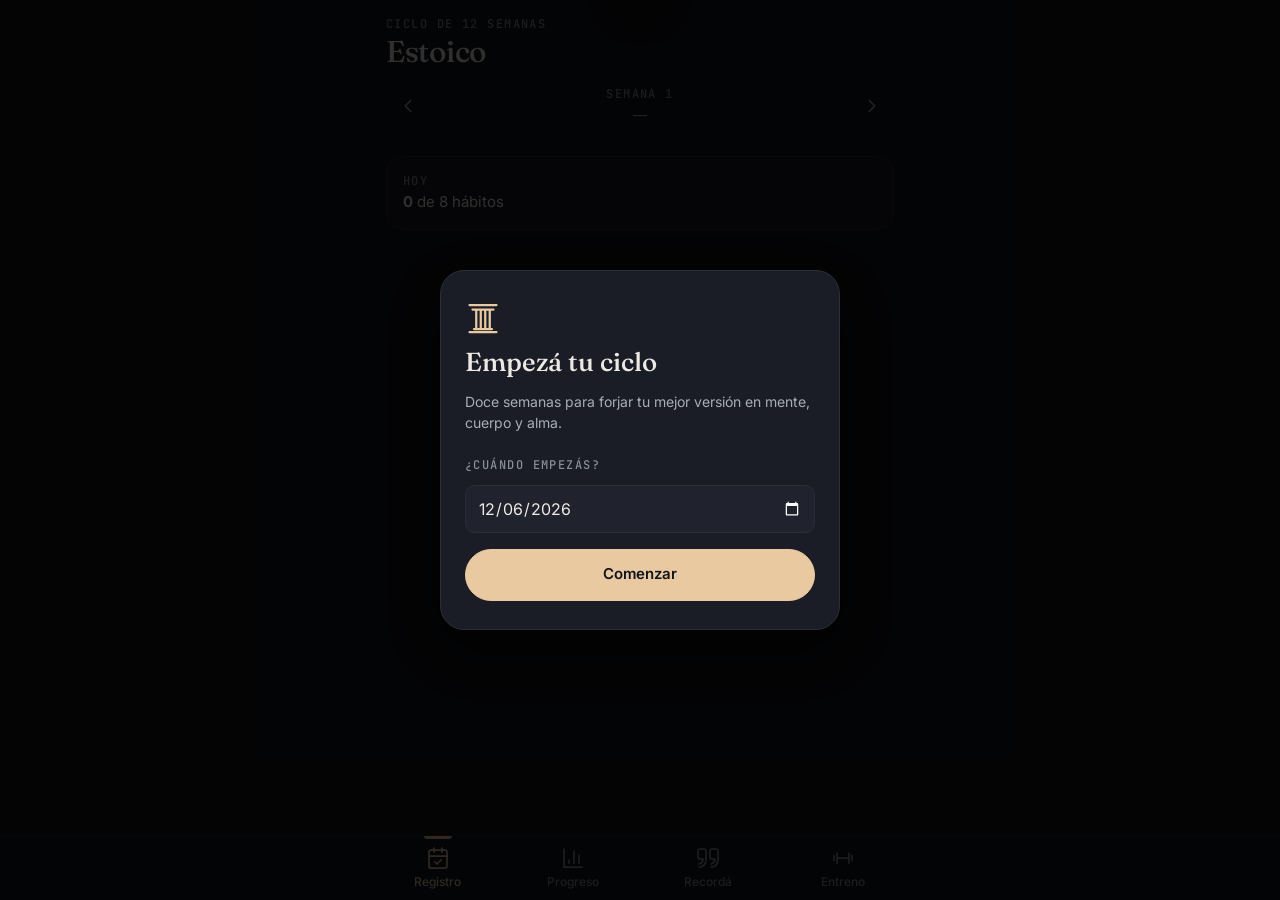
==== commit 2266af86: "Fase 3: rediseño de pantallas - Base compartida en shared.css: header con anillo de ciclo, tab bar  " ====
--- a/index.html
+++ b/index.html
@@ -42,162 +42,104 @@
 <link rel="stylesheet" href="/shared.css">
 <link rel="stylesheet" href="/estoico.css">
 </head>
-<body>
+<body data-app="estoico">
 
 <header class="top">
-<p class="eyebrow">Ciclo de 12 semanas</p>
+<div class="wrap top-row">
+<div class="top-txt">
+<p class="eyebrow" id="h-eyebrow">Ciclo de 12 semanas</p>
 <h1 class="brand">Estoico</h1>
-<div class="header-row">
+</div>
+<div id="h-ring"></div>
+</div>
+</header>
+
+<main class="wrap" id="main">
+
+<!-- REGISTRO -->
+<section class="view" id="view-registro" aria-label="Registro">
+<div class="weeknav">
+<button class="iconbtn" id="prev-week" type="button" aria-label="Semana anterior"><svg class="icon" aria-hidden="true"><use href="#i-left"/></svg></button>
+<div class="weeknav-t" aria-live="polite">
+<p class="eyebrow" id="week-num">Semana 1</p>
+<p id="week-dates">—</p>
+</div>
+<button class="iconbtn" id="next-week" type="button" aria-label="Semana siguiente"><svg class="icon" aria-hidden="true"><use href="#i-right"/></svg></button>
+</div>
+<div class="days" id="day-grid"></div>
+
+<div class="card day-card">
+<div class="day-head">
 <div>
-<div class="level-display" id="level-display">1</div>
-<div class="level-label">Nivel</div>
-</div>
-<div style="text-align:right">
-<div class="progress-label" id="cycle-progress">Semana 1 de 12</div>
-</div>
-</div>
-<div class="progress-bar">
-<div class="progress-fill" id="cycle-fill" style="width:8.33%"></div>
-</div>
-</header>
-
-<main id="main">
-
-<!-- REGISTRO VIEW -->
-<section class="view active" id="view-registro">
-<div class="greeting">
-<h2>Registro</h2>
-<p>Elige el día para ver y registrar.</p>
-</div>
-
+<p class="eyebrow" id="day-label">Hoy</p>
+<p class="day-count" id="day-count"><b>0</b> de 8 hábitos</p>
+</div>
+<span class="pill streak" id="streak" hidden><svg class="icon" aria-hidden="true"><use href="#i-flame"/></svg><span></span></span>
+</div>
+<div id="day-notice"></div>
+<div id="habit-list"></div>
+</div>
+</section>
+
+<!-- PROGRESO -->
+<section class="view" id="view-progreso" aria-label="Progreso" hidden>
+<div class="tiles" id="prog-tiles"></div>
+
+<div class="section-h"><h2>El ciclo, día por día</h2><span class="eyebrow" id="cycle-dates"></span></div>
 <div class="card">
-<div class="section-label">Semana actual</div>
-<div class="week-nav">
-<button id="prev-week">← Anterior</button>
-<span class="week-info" id="week-info">Sem 1</span>
-<button id="next-week">Siguiente →</button>
-</div>
-<div class="day-grid" id="day-grid"></div>
-</div>
-
-<div id="day-detail-slot"></div>
-<div id="habit-list-slot"></div>
-
+<div class="heat" id="heat" role="img"></div>
+<div class="legend" aria-hidden="true">Menos <span class="c"></span><span class="c" data-v="1"></span><span class="c" data-v="2"></span><span class="c" data-v="3"></span><span class="c" data-v="4"></span> Más</div>
+</div>
+
+<div class="section-h"><h2>Tu nivel</h2><span class="eyebrow" id="level-of"></span></div>
+<div class="card level" id="level-card"></div>
+<p class="rules">El nivel sube con cada semana que cerrás al 100% y baja si la cerrás por debajo del 50%.</p>
 </section>
 
-<!-- PROGRESO VIEW -->
-<section class="view" id="view-progreso">
-<div class="greeting">
-<h2>Progreso</h2>
-<p>Cómo avanzas en las 12 semanas.</p>
-</div>
-
-<div class="cycle-header">
-<h3 class="cycle-title">Ciclo actual</h3>
-<p class="cycle-dates" id="cycle-dates">—</p>
-</div>
-
-<div class="level-card">
-<div class="current-level" id="final-level">1</div>
-<div style="color:var(--dim);font-size:12px;margin-bottom:10px">Nivel actual</div>
-<div class="level-bar-container">
-<div class="progress-bar">
-<div class="progress-fill" id="final-level-bar" style="width:0%;background:var(--accent)"></div>
-</div>
-<div class="progress-label" id="level-info">0 / 0 puntos</div>
-</div>
-</div>
-
-<div class="card">
-<div class="section-label">Progreso por semana</div>
-<div id="week-progress-list"></div>
-</div>
-
-<div class="card">
-<div class="section-label">Resumen general</div>
-<div class="week-summary">
-<div class="week-stats">
-<div class="stat">
-<div class="stat-value" id="stat-completed">0</div>
-<div class="stat-label">Semanas al 100%</div>
-</div>
-<div class="stat">
-<div class="stat-value" id="stat-xp">0</div>
-<div class="stat-label">Puntos totales</div>
-</div>
-</div>
-</div>
-</div>
-
+<!-- RECORDÁ -->
+<section class="view" id="view-motivacion" aria-label="Recordá" hidden>
+<figure class="card quote">
+<p class="eyebrow">Frase del día</p>
+<blockquote id="quote-text"></blockquote>
+<figcaption id="quote-author"></figcaption>
+</figure>
+<button class="btn btn-ghost btn-block" id="new-quote" type="button"><svg class="icon" aria-hidden="true"><use href="#i-refresh"/></svg>Otra frase</button>
 </section>
 
-<!-- MOTIVACIÓN VIEW -->
-<section class="view" id="view-motivacion">
-<div class="greeting">
-<h2>Recuerda</h2>
-<p>Por qué empezaste.</p>
-</div>
-
-<div class="quote-card" id="quote-card">
-<div class="quote-text" id="quote-text">Cargando sabiduría...</div>
-<div class="quote-author" id="quote-author">—</div>
-</div>
-
-<div class="quote-refresh">
-<button id="new-quote">Nueva frase</button>
-</div>
-
-</section>
-
 </main>
 
-<nav class="bottom-nav">
-<div class="nav-inner">
-<button class="nav-btn active" data-view="registro">
-<svg class="icon" aria-hidden="true"><use href="#i-cal"/></svg>
-<span>Registro</span>
-</button>
-<button class="nav-btn" data-view="progreso">
-<svg class="icon" aria-hidden="true"><use href="#i-chart"/></svg>
-<span>Progreso</span>
-</button>
-<button class="nav-btn" data-view="motivacion">
-<svg class="icon" aria-hidden="true"><use href="#i-quote"/></svg>
-<span>Motivación</span>
-</button>
-<a class="nav-btn" href="/entreno.html">
-<svg class="icon" aria-hidden="true"><use href="#i-dumbbell"/></svg>
-<span>Entreno</span>
-</a>
+<nav class="tabbar" aria-label="Secciones">
+<div class="tabbar-inner" role="tablist">
+<button class="tab" role="tab" type="button" data-view="registro" aria-selected="true"><svg class="icon" aria-hidden="true"><use href="#i-cal"/></svg><span>Registro</span></button>
+<button class="tab" role="tab" type="button" data-view="progreso" aria-selected="false"><svg class="icon" aria-hidden="true"><use href="#i-chart"/></svg><span>Progreso</span></button>
+<button class="tab" role="tab" type="button" data-view="motivacion" aria-selected="false"><svg class="icon" aria-hidden="true"><use href="#i-quote"/></svg><span>Recordá</span></button>
+<a class="tab" href="/entreno.html"><svg class="icon" aria-hidden="true"><use href="#i-dumbbell"/></svg><span>Entreno</span></a>
 </div>
 </nav>
 
 <div class="toast" id="toast" role="status" aria-live="polite"></div>
 
-<!-- Initialization Modal -->
-<div class="init-modal" id="init-modal">
-<div class="init-content">
-<h2 class="init-title">Bienvenido a Estoico</h2>
-<p class="init-desc">Inicia un ciclo de 12 semanas para forjar tu mejor versión en mente, cuerpo y alma.</p>
-<div class="init-form">
-<label>¿Cuándo empiezas?</label>
-<input type="date" id="start-date">
-<button id="start-cycle">Comenzar</button>
-</div>
-</div>
-</div>
-
-<!-- Cycle End Modal -->
-<div class="cycle-end-modal" id="cycle-end-modal">
-<div class="cycle-end-content">
-<h2 class="cycle-end-title">Ciclo completado</h2>
-<div class="cycle-end-result" id="cycle-end-result">Nivel 12</div>
-<div class="cycle-end-stats">
-<div id="cycle-end-stats">Estadísticas finales</div>
-</div>
-<div class="cycle-end-button">
-<button id="new-cycle">Nuevo ciclo</button>
-<button class="primary" id="view-summary">Ver resumen</button>
+<!-- Inicio de ciclo -->
+<div class="modal" id="init-modal" role="dialog" aria-modal="true" aria-labelledby="init-title" hidden>
+<div class="modal-card">
+<svg class="icon modal-ico" aria-hidden="true"><use href="#i-column"/></svg>
+<h2 id="init-title">Empezá tu ciclo</h2>
+<p>Doce semanas para forjar tu mejor versión en mente, cuerpo y alma.</p>
+<label class="eyebrow" for="start-date">¿Cuándo empezás?</label>
+<input class="field" type="date" id="start-date">
+<button class="btn btn-primary btn-lg btn-block" id="start-cycle" type="button">Comenzar</button>
+</div>
+</div>
+
+<!-- Fin de ciclo -->
+<div class="modal" id="cycle-end-modal" role="dialog" aria-modal="true" aria-labelledby="end-title" hidden>
+<div class="modal-card">
+<p class="eyebrow" id="end-title">Ciclo completado</p>
+<div class="end-result" id="cycle-end-result">Nivel 12</div>
+<div class="end-stats" id="cycle-end-stats"></div>
+<div class="end-actions">
+<button class="btn" id="new-cycle" type="button">Nuevo ciclo</button>
+<button class="btn btn-primary" id="view-summary" type="button">Ver resumen</button>
 </div>
 </div>
 </div>
@@ -205,7 +147,7 @@
 <script src="/shared.js"></script>
 <script>
 'use strict';
-const { ESTOICO_KEY: KEY, HABITS, dateKey, parseDate, addDays, dayDiff, weekNumber, position, computeWeek, icon, toast } = window.EstoicoShared;
+const { ESTOICO_KEY: KEY, HABITS, dateKey, parseDate, addDays, dayDiff, weekNumber, position, computeWeek, cycleProgress, ring, CHECK_SVG, icon, toast } = window.EstoicoShared;
 const VERSION = 2;
 
 const STOICS = [
@@ -395,6 +337,9 @@
   renderDayGrid();
   renderDayDetail(dateStr);
   renderHeader();
+  // Mantener el foco en el mismo check después de redibujar
+  let btn = document.querySelector(`.check[data-habit="${habitId}"]`);
+  if (btn) btn.focus({ preventScroll: true });
 }
 
 function recalculateWeek(weekNum) {
@@ -404,26 +349,47 @@
   weekData.points = r.points;
 }
 
+// Fracción de hábitos cumplidos en un día (0 a 1)
+function dayRatio(dateStr) {
+  return HABITS.filter(h => isCompleted(h.id, dateStr)).length / HABITS.length;
+}
+
+// Días seguidos con al menos la mitad de los hábitos. Si hoy todavía no
+// llegó a la mitad, la racha se cuenta desde ayer (no se corta a la mañana).
+function streak() {
+  let d = new Date();
+  if (dayRatio(dateKey(d)) < 0.5) d = addDays(d, -1);
+  let n = 0;
+  while (position(state.cycleStart, dateKey(d)) && dayRatio(dateKey(d)) >= 0.5) {
+    n++;
+    d = addDays(d, -1);
+  }
+  return n;
+}
+
+const shortDate = (d, o = { day: 'numeric', month: 'short' }) => (typeof d === 'string' ? parseDate(d) : d).toLocaleDateString('es-AR', o);
+const narrowDay = d => shortDate(d, { weekday: 'narrow' }).toUpperCase();
+
 // ---------- Render ----------
 function renderHeader() {
   if (!state.cycleStart) return;
-  $('#level-display').textContent = state.currentLevel;
-
-  let raw = getRawWeek();
-  let label;
-  if (raw < 1) label = 'Empieza el ' + parseDate(state.cycleStart).toLocaleDateString('es-AR', {day:'numeric', month:'short'});
+  let raw = getRawWeek(), label;
+  if (raw < 1) label = 'Empieza el ' + shortDate(state.cycleStart);
   else if (raw > 12) label = 'Ciclo completado';
   else label = `Semana ${raw} de 12`;
-  $('#cycle-progress').textContent = label;
-  $('#cycle-fill').style.width = (Math.max(0, Math.min(12, raw)) / 12 * 100) + '%';
+  $('#h-eyebrow').textContent = `${label} · Nivel ${state.currentLevel}`;
+  let p = cycleProgress(state.cycleStart), pct = Math.round(p * 100);
+  $('#h-ring').innerHTML = ring(p, pct + '%', `Ciclo recorrido al ${pct}%`);
 }
 
 function switchView(v) {
   if (!['registro', 'progreso', 'motivacion'].includes(v)) v = 'registro';
+  let changed = state.currentView !== v;
   state.currentView = v;
   save();
-  $$('.view').forEach(x => x.classList.toggle('active', x.id === 'view-' + v));
-  $$('.nav-btn[data-view]').forEach(x => x.classList.toggle('active', x.dataset.view === v));
+  $$('.view').forEach(x => { x.hidden = x.id !== 'view-' + v; });
+  $$('.tab[data-view]').forEach(x => x.setAttribute('aria-selected', x.dataset.view === v));
+  if (changed) scrollTo({ top: 0 });
 
   if (v === 'registro') renderRegistro();
   if (v === 'progreso') renderProgreso();
@@ -437,13 +403,10 @@
   let weekDates = getWeekDates(week);
   let today = dateKey();
 
-  $('#prev-week').onclick = () => { setDisplayWeek(getDisplayWeek() - 1); selectedDate = null; renderRegistro(); };
-  $('#next-week').onclick = () => { setDisplayWeek(getDisplayWeek() + 1); selectedDate = null; renderRegistro(); };
   $('#prev-week').disabled = week <= 1;
   $('#next-week').disabled = week >= 12;
-
-  let fmt = d => parseDate(d).toLocaleDateString('es-AR', {day:'numeric', month:'short'});
-  $('#week-info').textContent = `Sem ${week} · ${fmt(weekDates[0])} – ${fmt(weekDates[6])}`;
+  $('#week-num').textContent = `Semana ${week}` + (week === getRawWeek() ? ' · actual' : '');
+  $('#week-dates').textContent = `${shortDate(weekDates[0])} – ${shortDate(weekDates[6])}`;
 
   // Día seleccionado: hoy si está en esta semana; si no, el primero
   if (!selectedDate || !weekDates.includes(selectedDate)) {
@@ -459,23 +422,14 @@
   let today = dateKey();
   $('#day-grid').innerHTML = weekDates.map(d => {
     let date = parseDate(d);
-    let dayName = date.toLocaleDateString('es-AR', {weekday:'narrow'}).toUpperCase();
-    let completion = Math.round(HABITS.filter(h => isCompleted(h.id, d)).length / HABITS.length * 100);
-    let cls = [d === today ? 'today' : '', d === selectedDate ? 'active' : ''].join(' ');
-    return `<button class="day-btn ${cls}" data-date="${d}" aria-pressed="${d === selectedDate}" aria-label="${date.toLocaleDateString('es-AR', {weekday:'long', day:'numeric'})}, ${completion}%">
-      <span class="day-name">${dayName}</span>
-      <span class="day-number">${date.getDate()}</span>
-      <span class="day-complete">${completion}%</span>
+    let pct = Math.round(dayRatio(d) * 100);
+    let cls = ['day', d === today ? 'today' : '', dayDiff(today, d) > 0 ? 'future' : ''].join(' ');
+    return `<button class="${cls}" type="button" data-date="${d}" aria-pressed="${d === selectedDate}" aria-label="${shortDate(date, { weekday: 'long', day: 'numeric' })}${d === today ? ', hoy' : ''}, ${pct}%">
+      <span class="l" aria-hidden="true">${narrowDay(date)}</span>
+      <span class="n" aria-hidden="true">${date.getDate()}</span>
+      <span class="bar" aria-hidden="true"><i style="width:${pct}%"></i></span>
     </button>`;
   }).join('');
-
-  $$('.day-btn').forEach(btn => {
-    btn.onclick = () => {
-      selectedDate = btn.dataset.date;
-      renderDayGrid();
-      renderDayDetail(selectedDate);
-    };
-  });
 }
 
 function renderDayDetail(dateStr) {
@@ -484,117 +438,133 @@
   let today = dateKey();
   let yesterday = dateKey(addDays(new Date(), -1));
   let editable = canEditDate(dateStr);
-
-  let dayDetail = `<div class="day-detail-card">
-    <div class="day-detail-header">${parseDate(dateStr).toLocaleDateString('es-AR', {weekday:'long', day:'numeric', month:'long'})}</div>`;
-
-  if (dateStr === yesterday) {
-    dayDetail += `<div class="edit-notice">Estás editando ayer. Podés cambiar el registro de hoy y de ayer.</div>`;
-  } else if (!editable) {
-    dayDetail += dayDiff(today, dateStr) > 0
-      ? `<div class="edit-notice">Día futuro. Vas a poder registrarlo cuando llegue.</div>`
-      : `<div class="edit-notice">Día pasado. Solo se pueden editar hoy y ayer.</div>`;
-  }
-
+  let wd = shortDate(dateStr, { weekday: 'long', day: 'numeric' });
+
+  $('#day-label').textContent = dateStr === today ? 'Hoy · ' + wd
+    : dateStr === yesterday ? 'Ayer · ' + wd
+    : shortDate(dateStr, { weekday: 'long', day: 'numeric', month: 'long' });
   let completed = HABITS.filter(h => isCompleted(h.id, dateStr)).length;
-  dayDetail += `<div class="day-detail-info">${completed} de ${HABITS.length} completados</div>`;
-  dayDetail += '</div>';
-  $('#day-detail-slot').innerHTML = dayDetail;
-
-  let habitsHtml = '';
-  CATEGORIES.forEach(cat => {
+  $('#day-count').innerHTML = `<b>${completed}</b> de ${HABITS.length} hábitos`;
+
+  let n = streak();
+  $('#streak').hidden = n < 2;
+  $('#streak span').textContent = `Racha de ${n} días`;
+
+  let notice = '';
+  if (dateStr === yesterday) notice = 'Estás editando ayer. Podés cambiar el registro de hoy y de ayer.';
+  else if (!editable) notice = dayDiff(today, dateStr) > 0
+    ? 'Día futuro. Vas a poder registrarlo cuando llegue.'
+    : 'Día pasado. Solo se pueden editar hoy y ayer.';
+  $('#day-notice').innerHTML = notice ? `<p class="notice">${notice}</p>` : '';
+
+  let pos = position(state.cycleStart, dateStr);
+  let weekHabits = pos ? getWeekData(pos.week).habits : {};
+  let when = pos && pos.week === getRawWeek() ? 'esta semana' : 'en la semana';
+
+  $('#habit-list').innerHTML = CATEGORIES.map(cat => {
     let catHabits = HABITS.filter(h => h.category === cat.id);
     let doneCount = catHabits.filter(h => isCompleted(h.id, dateStr)).length;
-
-    habitsHtml += `<div class="habit-section">
-      <div class="category-header" style="--cat:${cat.color}">
-        <span class="category-bar" style="background:${cat.color}"></span>
-        <span class="category-title">${cat.label}</span>
-        <span class="category-label">${doneCount}/${catHabits.length}</span>
-      </div>
-      <div class="habit-list">`;
-
-    catHabits.forEach(h => {
-      let done = isCompleted(h.id, dateStr);
-      habitsHtml += `<div class="habit-row">
-        <span class="habit-icon" style="--cat:${cat.color}">${icon(h.icon)}</span>
-        <div class="habit-info">
-          <div class="habit-name">${h.name}</div>
-          <div class="habit-meta">Objetivo: ${h.weeklyTarget}x/semana · Peso: ${h.weight}</div>
-        </div>
-        <button class="habit-check ${done?'done':''} ${!editable?'editing-disabled':''}" data-habit="${h.id}" data-date="${dateStr}" aria-label="${h.name}" aria-pressed="${done}" ${!editable?'disabled':''}>
-          ${done ? icon('check') : ''}
-        </button>
-      </div>`;
-    });
-
-    habitsHtml += `</div></div>`;
-  });
-
-  $('#habit-list-slot').innerHTML = habitsHtml;
-
-  $$('[data-habit]').forEach(btn => {
-    btn.onclick = (e) => {
-      e.stopPropagation();
-      toggleHabit(btn.dataset.habit, btn.dataset.date);
-    };
-  });
-}
+    return `<div class="cat" style="--c:${cat.color}">
+      <div class="cat-h"><span>${cat.label}</span><small>${doneCount}/${catHabits.length}</small></div>` +
+      catHabits.map(h => {
+        let done = isCompleted(h.id, dateStr);
+        let count = (weekHabits[h.id] || []).length;
+        let dots = Array.from({ length: h.weeklyTarget }, (_, i) => `<i class="${i < count ? 'on' : ''}"></i>`).join('');
+        return `<div class="habit">
+          <span class="h-ico">${icon(h.icon)}</span>
+          <div class="h-txt">
+            <div class="h-name">${h.name}</div>
+            <div class="h-meta"><span class="dots" aria-hidden="true">${dots}</span><span class="${count >= h.weeklyTarget ? 'met' : ''}">${count} de ${h.weeklyTarget} ${when}</span></div>
+          </div>
+          <button class="check" type="button" data-habit="${h.id}" data-date="${dateStr}" aria-pressed="${done}" aria-label="${h.name}" ${editable ? '' : 'disabled'}>${CHECK_SVG}</button>
+        </div>`;
+      }).join('') + '</div>';
+  }).join('');
+}
+
+const ROMAN = ['I', 'II', 'III', 'IV', 'V', 'VI', 'VII', 'VIII', 'IX', 'X', 'XI', 'XII'];
 
 function renderProgreso() {
   if (!state.cycleStart) return;
 
-  let startDate = parseDate(state.cycleStart);
-  let endDate = addDays(startDate, 83);
-  let fmt = d => d.toLocaleDateString('es-AR', {day:'numeric', month:'short', year:'numeric'});
-  $('#cycle-dates').textContent = fmt(startDate) + ' – ' + fmt(endDate);
-
-  let levelData = LEVELS[state.currentLevel - 1];
-  $('#final-level').textContent = levelData.name;
-
-  let totalXP = 0;
-  let completedWeeks = 0;
-  let weeksList = '';
+  let start = parseDate(state.cycleStart);
+  $('#cycle-dates').textContent = `${shortDate(start)} – ${shortDate(addDays(start, 83))}`;
+
+  let raw = getRawWeek(), cur = getCurrentWeek(), today = dateKey();
+  let weeks = [];
+  for (let w = 1; w <= 12; w++) weeks.push(computeWeek(getWeekData(w).habits));
+  let totalPts = weeks.reduce((a, r) => a + r.points, 0);
+  let full = weeks.filter(r => r.completion >= 100).length;
+  let maxPts = HABITS.reduce((a, h) => a + h.weight, 0) * 12;
+  let c = weeks[cur - 1].completion;
+  // La semana en curso no se compara con la anterior (todavía no terminó)
+  let pos = position(state.cycleStart, today);
+  let weekTxt = raw < 1 ? 'todavía no empezó' : raw > 12 ? 'última semana' : `en curso · día ${pos.dow + 1} de 7`;
+  $('#prog-tiles').innerHTML = `
+    <div class="tile"><p class="eyebrow">Semana</p><b>${raw < 1 ? '–' : c + '%'}</b><small>${weekTxt}</small></div>
+    <div class="tile"><p class="eyebrow">Al 100%</p><b>${full}</b><small>${full === 1 ? 'semana completa' : 'semanas completas'}</small></div>
+    <div class="tile"><p class="eyebrow">Puntos</p><b>${totalPts}</b><small>de ${maxPts} posibles</small></div>`;
+
+  // Heatmap de 12 semanas × 7 días, con el % de cada semana a la derecha
+  let firstFuture = raw < 1 ? 1 : raw + 1;
+  let h = '<span></span>' + getWeekDates(1).map(d => `<span class="wl dl">${narrowDay(d)}</span>`).join('') + '<span></span>';
   for (let w = 1; w <= 12; w++) {
-    let r = computeWeek(getWeekData(w).habits);
-    totalXP += r.points;
-    if (r.completion >= 100) completedWeeks++;
-    let color = r.completion >= 100 ? 'var(--success)' : r.completion < 50 ? 'var(--danger)' : 'var(--dim)';
-    weeksList += `<div class="week-row">
-      <span class="week-num">Sem ${w}</span>
-      <div class="week-bar">
-        <div class="week-bar-fill" style="width:${r.completion}%;background:${color}"></div>
-      </div>
-      <span class="week-status">${r.completion}%</span>
+    let fut = w >= firstFuture;
+    if (fut && w === firstFuture) h += `<span class="heat-sep">${w === 12 ? 'Semana 12' : `Semanas ${w}–12`}</span>`;
+    h += `<span class="wl">${fut ? '' : w}</span>`;
+    getWeekDates(w).forEach(d => {
+      let r = dayRatio(d);
+      let v = r === 0 ? 0 : r <= 0.25 ? 1 : r <= 0.5 ? 2 : r <= 0.75 ? 3 : 4;
+      h += `<span class="c${d === today ? ' now' : ''}${fut ? ' fut' : ''}" data-v="${v}" title="${shortDate(d, { weekday: 'short', day: 'numeric', month: 'short' })}: ${Math.round(r * 100)}%"></span>`;
+    });
+    let pc = weeks[w - 1].completion;
+    h += `<span class="pc${pc >= 100 ? ' ok' : w < raw && pc < 50 ? ' low' : ''}">${fut ? '' : pc + '%'}</span>`;
+  }
+  $('#heat').innerHTML = h;
+  $('#heat').setAttribute('aria-label', `Cumplimiento diario del ciclo. ${full} ${full === 1 ? 'semana' : 'semanas'} al 100%.` + (raw >= 1 && raw <= 12 ? ` Semana actual: ${c}%.` : ''));
+
+  // Nivel
+  let lvl = state.currentLevel, L = LEVELS[lvl - 1], next = LEVELS[lvl];
+  let C = 213.6, off = (C * (1 - lvl / 12)).toFixed(1);
+  let hint = raw > 12 ? 'Ciclo terminado. Este es tu nivel final.'
+    : raw < 1 ? 'El nivel empieza a moverse cuando cierres la primera semana.'
+    : !next ? 'Nivel máximo. Cerrá cada semana sobre el 50% para sostenerlo.'
+    : `Cerrá esta semana al 100% para subir a ${next.name}.`;
+  $('#level-of').textContent = `${lvl} de 12`;
+  $('#level-card').innerHTML = `
+    <div class="medal" role="img" aria-label="Nivel ${lvl} de 12">
+      <svg class="mr" viewBox="0 0 76 76" aria-hidden="true"><circle class="bgc" cx="38" cy="38" r="34"/><circle class="fg" cx="38" cy="38" r="34" stroke-dasharray="${C}" stroke-dashoffset="${off}" transform="rotate(-90 38 38)"/></svg>
+      ${icon('column')}<b aria-hidden="true">${ROMAN[lvl - 1]}</b>
+    </div>
+    <div class="level-txt">
+      <div class="level-name">${L.name}</div>
+      <div class="level-desc">${L.desc}</div>
+      ${raw >= 1 && raw <= 12 ? `<div class="level-week"><span>Semana en curso</span><span>${c}%</span></div>
+      <div class="progress" role="progressbar" aria-label="Semana en curso" aria-valuemin="0" aria-valuemax="100" aria-valuenow="${c}"><i style="width:${Math.min(100, c)}%"></i></div>` : ''}
+      <p class="level-hint">${hint}</p>
     </div>`;
-  }
-  $('#week-progress-list').innerHTML = weeksList;
-
-  $('#final-level-bar').style.width = ((state.currentLevel - 1) / 11 * 100) + '%';
-  $('#level-info').textContent = `${levelData.name} — Nivel ${state.currentLevel} de 12 · ${totalXP} puntos acumulados`;
-
-  $('#stat-completed').textContent = completedWeeks;
-  $('#stat-xp').textContent = totalXP;
 
   renderHeader();
 }
 
+let quoteIdx = null;
+function showQuote(i) {
+  quoteIdx = i;
+  let [text, author, source] = STOICS[i];
+  $('#quote-text').textContent = text;
+  $('#quote-author').innerHTML = '<b></b><span></span>';
+  $('#quote-author b').textContent = author;
+  $('#quote-author span').textContent = source || '';
+}
+
 function renderMotivacion() {
-  let idx = dateKey().split('').reduce((a,c) => a + c.charCodeAt(0), 0) % STOICS.length;
-  $('#quote-text').textContent = '"' + STOICS[idx][0] + '"';
-  $('#quote-author').textContent = '— ' + STOICS[idx][1];
-
-  $('#new-quote').onclick = () => {
-    let randomIdx = Math.floor(Math.random() * STOICS.length);
-    $('#quote-text').textContent = '"' + STOICS[randomIdx][0] + '"';
-    $('#quote-author').textContent = '— ' + STOICS[randomIdx][1];
-  };
+  if (quoteIdx === null) showQuote(dateKey().split('').reduce((a, c) => a + c.charCodeAt(0), 0) % STOICS.length);
 }
 
 // ---------- Inicio y fin de ciclo ----------
 function showInitModal() {
   $('#start-date').value = dateKey();
-  $('#init-modal').classList.remove('hidden');
+  $('#init-modal').hidden = false;
 
   $('#start-cycle').onclick = () => {
     let dateStr = $('#start-date').value;
@@ -609,7 +579,7 @@
     displayWeek = null;
     selectedDate = null;
     save();
-    $('#init-modal').classList.add('hidden');
+    $('#init-modal').hidden = true;
     render();
   };
 }
@@ -626,11 +596,11 @@
   $('#cycle-end-result').textContent = 'Alcanzaste: ' + levelData.name;
   $('#cycle-end-stats').innerHTML = `
     <div>Completaste <strong>${t.final}%</strong> de la semana final.</div>
-    <div style="margin-top:8px">Puntos totales en el ciclo: <strong>${t.points}</strong></div>
-    <div style="margin-top:8px">Nivel alcanzado: <strong>${state.currentLevel} de 12</strong></div>
+    <div>Puntos totales en el ciclo: <strong>${t.points}</strong></div>
+    <div>Nivel alcanzado: <strong>${state.currentLevel} de 12</strong></div>
   `;
 
-  $('#cycle-end-modal').classList.add('show');
+  $('#cycle-end-modal').hidden = false;
   state.cycleEndShown = true;
   save();
 
@@ -643,7 +613,7 @@
       points: t.points,
       weeklyData: state.weeklyData
     }]);
-    $('#cycle-end-modal').classList.remove('show');
+    $('#cycle-end-modal').hidden = true;
     state = defaultState();
     state.archive = archive;
     displayWeek = null;
@@ -653,7 +623,7 @@
   };
 
   $('#view-summary').onclick = () => {
-    $('#cycle-end-modal').classList.remove('show');
+    $('#cycle-end-modal').hidden = true;
     switchView('progreso');
   };
 }
@@ -663,17 +633,35 @@
     showInitModal();
     return;
   }
-  $('#init-modal').classList.add('hidden');
+  $('#init-modal').hidden = true;
   settleLevel();
   renderHeader();
   switchView(state.currentView);
   if (getRawWeek() > 12 && !state.cycleEndShown) showCycleEnd();
 }
 
-// Navegación
-$$('.nav-btn[data-view]').forEach(btn => {
+// Navegación y eventos (se conectan una sola vez)
+$$('.tab[data-view]').forEach(btn => {
   btn.onclick = () => switchView(btn.dataset.view);
 });
+$('#prev-week').onclick = () => { setDisplayWeek(getDisplayWeek() - 1); selectedDate = null; renderRegistro(); };
+$('#next-week').onclick = () => { setDisplayWeek(getDisplayWeek() + 1); selectedDate = null; renderRegistro(); };
+$('#day-grid').addEventListener('click', e => {
+  let b = e.target.closest('[data-date]');
+  if (!b) return;
+  selectedDate = b.dataset.date;
+  renderDayGrid();
+  renderDayDetail(selectedDate);
+});
+$('#habit-list').addEventListener('click', e => {
+  let b = e.target.closest('[data-habit]');
+  if (b && !b.disabled) toggleHabit(b.dataset.habit, b.dataset.date);
+});
+$('#new-quote').onclick = () => {
+  let i;
+  do { i = Math.floor(Math.random() * STOICS.length); } while (STOICS.length > 1 && i === quoteIdx);
+  showQuote(i);
+};
 
 // Si la app queda abierta y cambia el día, refrescar al volver
 let lastDay = dateKey();
--- a/shared.css
+++ b/shared.css
@@ -1,14 +1,16 @@
 /* =====================================================================
    BASE DE DISEÑO COMPARTIDA — Estoico + Entreno
-   Tokens únicos de color, tipografía, espaciado y movimiento.
-   Cada app define su acento: arena en Estoico, verde vital en Entreno.
+   Tokens únicos de color, tipografía, espaciado y movimiento, y los
+   componentes que usan las dos apps (header, tab bar, tarjetas, botones,
+   hoja inferior). Cada app define su acento: arena en Estoico, verde
+   vital en Entreno.
    ===================================================================== */
 :root{
   color-scheme:dark;
 
   /* Superficies */
   --bg:#12141A; --surface:#1A1D25; --surface-2:#20232D; --surface-3:#262A35;
-  --line:#2A2E38; --line-soft:#22252F;
+  --line:#2A2E38; --line-soft:#22252F; --line-strong:#686D7A;
 
   /* Texto (contraste ≥ 4.5:1 sobre --surface) */
   --text:#EDEAE3; --dim:#A9ADB7; --faint:#8A8E99;
@@ -29,7 +31,10 @@
 
   /* Espaciado (ritmo de 4/8) y radios */
   --s1:4px; --s2:8px; --s3:12px; --s4:16px; --s5:24px; --s6:32px;
-  --r-sm:10px; --r:14px; --r-lg:24px; --r-pill:999px;
+  --r-sm:10px; --r:16px; --r-lg:24px; --r-pill:999px;
+
+  /* Layout */
+  --wrap:540px; --tab-h:64px;
 
   /* Movimiento */
   --dur-fast:150ms; --dur:250ms;
@@ -38,14 +43,17 @@
   /* Elevación */
   --shadow:0 12px 40px #0008;
 }
-body[data-app="entreno"]{ --accent:var(--vital); }
+body[data-app="entreno"]{ --accent:var(--vital); --success:var(--vital); }
 
 /* ---------- Base ---------- */
 *{box-sizing:border-box}
 html,body{margin:0;padding:0}
-body{background:var(--bg);color:var(--text);font-family:var(--sans);-webkit-font-smoothing:antialiased;-webkit-tap-highlight-color:transparent}
+html{background:var(--bg)}
+body{background:var(--bg);color:var(--text);font:400 16px/1.5 var(--sans);-webkit-font-smoothing:antialiased;-webkit-tap-highlight-color:transparent;
+  min-height:100vh;min-height:100dvh;padding-bottom:calc(var(--tab-h) + env(safe-area-inset-bottom) + var(--s5))}
+h1,h2,h3,p,figure,blockquote{margin:0}
 button,input,select,textarea{font:inherit;color:inherit}
-button{cursor:pointer;touch-action:manipulation}
+button{cursor:pointer;touch-action:manipulation;background:none;border:0;padding:0}
 [hidden]{display:none!important}
 :focus-visible{outline:2px solid var(--accent);outline-offset:2px}
 ::selection{background:var(--accent);color:var(--on-accent)}
@@ -53,6 +61,101 @@
 /* ---------- Utilidades ---------- */
 .sr-only{position:absolute;width:1px;height:1px;padding:0;margin:-1px;overflow:hidden;clip:rect(0 0 0 0);white-space:nowrap;border:0}
 .icon{width:22px;height:22px;flex:none;stroke:currentColor;fill:none;stroke-width:1.75;stroke-linecap:round;stroke-linejoin:round;vertical-align:middle}
+.wrap{max-width:var(--wrap);margin:0 auto;padding:0 calc(var(--s4) + env(safe-area-inset-right)) 0 calc(var(--s4) + env(safe-area-inset-left))}
+.eyebrow{font:500 12px/1.35 var(--mono);letter-spacing:.12em;text-transform:uppercase;color:var(--faint)}
+.dim{color:var(--dim)} .faint{color:var(--faint)}
+.up{color:var(--success)} .down{color:var(--danger)}
+.stack > * + *{margin-top:var(--s3)}
+
+/* ---------- Encabezado ---------- */
+.top{position:sticky;top:0;z-index:20;background:linear-gradient(var(--bg) 78%,transparent);padding-top:calc(env(safe-area-inset-top) + var(--s4))}
+.top-row{display:flex;align-items:center;gap:var(--s3);padding-bottom:var(--s4)}
+.top-txt{flex:1;min-width:0}
+.brand{font:500 30px/1.05 var(--serif);letter-spacing:-.01em;margin-top:4px}
+.ring{display:block;width:52px;height:52px;flex:none}
+.ring circle{fill:none;stroke-width:4}
+.ring .bgc{stroke:var(--line)}
+.ring .fg{stroke:var(--accent);stroke-linecap:round}
+.ring text{font:500 12px var(--mono);fill:var(--text)}
+
+/* ---------- Tarjetas y secciones ---------- */
+.card{background:var(--surface);border:1px solid var(--line);border-radius:var(--r);padding:var(--s4)}
+.section-h{display:flex;flex-wrap:wrap;justify-content:space-between;align-items:baseline;column-gap:var(--s3);row-gap:2px;margin:var(--s5) 2px var(--s2)}
+.section-h h2,.section-h h3{font:italic 400 20px/1.2 var(--serif)}
+.section-h > span{font-size:var(--fs-xs);color:var(--faint)}
+.notice{font-size:var(--fs-sm);color:var(--dim);background:var(--surface-2);border-left:2px solid var(--accent);border-radius:8px;padding:10px 12px}
+
+/* Tiles de estadísticas */
+.tiles{display:grid;grid-template-columns:repeat(3,1fr);gap:var(--s2)}
+.tile{background:var(--surface);border:1px solid var(--line);border-radius:var(--r);padding:var(--s3);min-width:0}
+.tile b{display:block;font:500 26px/1.1 var(--serif);margin:6px 0 2px;white-space:nowrap}
+.tile b small{font:400 14px var(--sans);color:var(--faint)}
+.tile > small{display:block;font-size:var(--fs-xs);line-height:1.3;color:var(--dim)}
+.tile > small.up{color:var(--success)} .tile > small.down{color:var(--danger)}
+
+/* Barra de progreso */
+.progress{height:6px;background:var(--line);border-radius:3px;overflow:hidden}
+.progress > i{display:block;height:100%;background:var(--accent);border-radius:3px;transition:width 600ms var(--ease)}
+
+/* ---------- Botones ---------- */
+.btn{display:inline-flex;align-items:center;justify-content:center;gap:var(--s2);min-height:44px;padding:0 18px;border-radius:var(--r-pill);
+  border:1px solid var(--line);background:var(--surface-2);color:var(--text);font-size:14px;font-weight:600;text-decoration:none;
+  transition:transform var(--dur-fast) var(--ease),background var(--dur-fast),opacity var(--dur-fast)}
+.btn:active{transform:scale(.97)}
+.btn:disabled{opacity:.4;cursor:default;transform:none}
+.btn .icon{width:18px;height:18px}
+.btn-primary{background:var(--accent);border-color:var(--accent);color:var(--on-accent)}
+.btn-ghost{background:transparent}
+.btn-danger{color:var(--danger)}
+.btn-lg{min-height:52px;font-size:15px}
+.btn-block{display:flex;width:100%}
+.pill{display:inline-flex;align-items:center;gap:6px;min-height:44px;padding:0 14px;border-radius:var(--r-pill);background:var(--surface);border:1px solid var(--line);
+  font-size:var(--fs-sm);font-weight:500;color:var(--dim);text-decoration:none;white-space:nowrap}
+.pill .icon{width:16px;height:16px}
+.iconbtn{width:44px;height:44px;border-radius:50%;display:grid;place-items:center;color:var(--dim)}
+.iconbtn:active{background:var(--surface)}
+.iconbtn:disabled{opacity:.3;cursor:default}
+
+/* Check redondo (hábitos, ejercicios sin series) */
+.check{width:44px;height:44px;flex:none;border-radius:50%;border:1.5px solid var(--line-strong);display:grid;place-items:center;color:var(--on-accent);
+  transition:background var(--dur-fast),border-color var(--dur-fast),transform var(--dur) var(--ease-pop)}
+.check svg{width:22px;height:22px;fill:none;stroke:currentColor;stroke-width:2.5;stroke-linecap:round;stroke-linejoin:round;stroke-dasharray:24;stroke-dashoffset:24;transition:stroke-dashoffset var(--dur) var(--ease)}
+.check[aria-pressed="true"]{background:var(--accent);border-color:var(--accent)}
+.check[aria-pressed="true"] svg{stroke-dashoffset:0}
+.check:active:not(:disabled){transform:scale(.9)}
+.check:disabled{opacity:.4;cursor:not-allowed}
+
+/* Interruptor estilo iOS */
+.toggle{appearance:none;-webkit-appearance:none;position:relative;flex:none;width:51px;height:31px;margin:0;border-radius:var(--r-pill);background:var(--surface-3);border:1px solid var(--line);cursor:pointer;transition:background var(--dur) var(--ease)}
+.toggle::before{content:"";position:absolute;top:2px;left:2px;width:25px;height:25px;border-radius:50%;background:var(--text);box-shadow:0 2px 6px #0006;transition:transform var(--dur) var(--ease)}
+.toggle:checked{background:var(--accent);border-color:var(--accent)}
+.toggle:checked::before{transform:translateX(20px)}
+
+/* Campos */
+.field{width:100%;min-height:44px;background:var(--surface-2);border:1px solid var(--line);border-radius:var(--r-sm);padding:10px 12px;color:var(--text);font-size:16px}
+textarea.field{min-height:84px;resize:vertical}
+
+/* ---------- Barra de pestañas ---------- */
+.tabbar{position:fixed;left:0;right:0;bottom:0;z-index:30;background:rgba(18,20,26,.86);-webkit-backdrop-filter:blur(20px) saturate(160%);backdrop-filter:blur(20px) saturate(160%);
+  border-top:1px solid var(--line-soft);padding:0 env(safe-area-inset-right) env(safe-area-inset-bottom) env(safe-area-inset-left)}
+.tabbar-inner{max-width:var(--wrap);margin:0 auto;display:grid;grid-template-columns:repeat(4,1fr);height:var(--tab-h)}
+.tab{position:relative;display:flex;flex-direction:column;align-items:center;justify-content:center;gap:3px;color:var(--faint);font-size:12px;font-weight:500;text-decoration:none;transition:color var(--dur-fast)}
+.tab .icon{width:24px;height:24px}
+.tab[aria-selected="true"]{color:var(--accent)}
+.tab[aria-selected="true"]::before{content:"";position:absolute;top:0;left:50%;width:28px;height:3px;margin-left:-14px;border-radius:0 0 3px 3px;background:var(--accent)}
+
+/* Cambio de vista */
+.view{animation:view-in var(--dur) var(--ease)}
+@keyframes view-in{from{opacity:0;transform:translateY(6px)}to{opacity:1;transform:none}}
+
+/* ---------- Hoja inferior ---------- */
+.scrim{position:fixed;inset:0;z-index:40;background:#000a;opacity:0;pointer-events:none;transition:opacity var(--dur) var(--ease)}
+.scrim.show{opacity:1;pointer-events:auto}
+.sheet{position:fixed;left:0;right:0;bottom:0;z-index:41;max-width:var(--wrap);margin:0 auto;background:var(--surface);border:1px solid var(--line);border-bottom:0;border-radius:28px 28px 0 0;
+  padding:10px calc(var(--s5) + env(safe-area-inset-right)) calc(env(safe-area-inset-bottom) + var(--s5)) calc(var(--s5) + env(safe-area-inset-left));
+  transform:translateY(105%);visibility:hidden;transition:transform 320ms var(--ease),visibility 0s 320ms}
+.sheet.show{transform:none;visibility:visible;transition:transform 320ms var(--ease)}
+.grab{width:40px;height:5px;border-radius:3px;background:var(--line);margin:0 auto var(--s4)}
 
 /* ---------- Aviso (toast) ---------- */
 .toast{position:fixed;z-index:60;left:50%;top:calc(env(safe-area-inset-top) + 12px);transform:translate(-50%,-160%);
@@ -69,6 +172,13 @@
   background:var(--accent);color:var(--on-accent);border:0;font-size:var(--fs-sm);font-weight:600;box-shadow:var(--shadow);white-space:nowrap}
 .update-pill .icon{width:18px;height:18px}
 
+/* Hover solo con mouse (evita estados pegados en iPhone) */
+@media (hover:hover){
+  .btn:not(:disabled):not(.btn-primary):hover,.pill:hover,.iconbtn:not(:disabled):hover{background:var(--surface-3)}
+  .btn-primary:hover{opacity:.92}
+  .tab:not([aria-selected="true"]):hover{color:var(--dim)}
+}
+
 @media (prefers-reduced-motion:reduce){
   *,*::before,*::after{animation-duration:.01ms!important;animation-iteration-count:1!important;transition-duration:.01ms!important;scroll-behavior:auto!important}
 }
--- a/estoico.css
+++ b/estoico.css
@@ -1,142 +1,102 @@
-/* Estoico — estilos propios. Tokens y base en shared.css */
-body {min-height:100vh;min-height:100dvh;padding-bottom:calc(100px + env(safe-area-inset-bottom))}
+/* Estoico — estilos propios. Tokens y componentes comunes en shared.css */
 
-.top {padding:calc(env(safe-area-inset-top) + 16px) calc(20px + env(safe-area-inset-right)) 16px calc(20px + env(safe-area-inset-left));position:sticky;top:0;background:linear-gradient(var(--bg) 86%,transparent);z-index:10}
-.eyebrow {font-family:var(--mono);font-size:12px;letter-spacing:.14em;text-transform:uppercase;color:var(--faint);margin:0 0 8px}
-.brand {font-family:var(--serif);font-size:27px;font-weight:500;margin:0 0 16px}
-.header-row {display:flex;justify-content:space-between;align-items:baseline;margin-bottom:14px}
-.level-display {font-family:var(--serif);font-size:24px;font-weight:500}
-.level-label {font-family:var(--mono);font-size:12px;color:var(--faint);text-transform:uppercase;margin-top:4px}
-.progress-bar {height:6px;background:var(--line);border-radius:6px;overflow:hidden;margin:10px 0 8px}
-.progress-fill {height:100%;background:var(--accent);border-radius:6px;transition:width .3s ease}
-.progress-label {font-size:12px;color:var(--dim);font-family:var(--mono);display:flex;justify-content:space-between}
+/* ---------- Registro: semana ---------- */
+.weeknav{display:flex;align-items:center;justify-content:space-between;margin-bottom:var(--s3)}
+.weeknav-t{text-align:center}
+.weeknav-t p + p{font-size:14px;color:var(--dim);margin-top:2px}
+.days{display:grid;grid-template-columns:repeat(7,1fr);gap:6px}
+.day{display:flex;flex-direction:column;align-items:center;gap:4px;min-height:72px;padding:8px 0 10px;border-radius:14px;border:1px solid transparent;color:var(--text);
+  transition:background var(--dur) var(--ease),border-color var(--dur) var(--ease)}
+.day .l{font:500 12px var(--mono);color:var(--faint)}
+.day .n{font-size:15px;font-weight:500}
+.day .bar{width:60%;height:4px;margin-top:auto;border-radius:2px;background:var(--line);overflow:hidden}
+.day .bar i{display:block;height:100%;background:var(--accent);border-radius:2px}
+.day.today{border-color:var(--line)}
+.day.today .n{color:var(--accent)}
+.day.future{opacity:.45}
+.day[aria-pressed="true"]{background:var(--accent);border-color:var(--accent);opacity:1}
+.day[aria-pressed="true"] .l,.day[aria-pressed="true"] .n{color:var(--on-accent)}
+.day[aria-pressed="true"] .l{opacity:.75}
+.day[aria-pressed="true"] .bar{background:#12141A33}
+.day[aria-pressed="true"] .bar i{background:var(--on-accent)}
 
-main {padding:0 16px;max-width:640px;margin:auto}
-.top > * {max-width:608px;margin-left:auto;margin-right:auto}
-.view {display:none}
-.view.active {display:block}
-.greeting {margin:0 0 18px}
-.greeting h2 {font:500 24px var(--serif);margin:0 0 4px}
-.greeting p {margin:0;color:var(--dim);font-size:13px}
+/* ---------- Registro: día ---------- */
+.day-card{margin-top:var(--s4)}
+.day-head{display:flex;justify-content:space-between;align-items:center;gap:var(--s3)}
+.day-count{font-size:15px;margin-top:2px}
+.streak .icon{color:var(--accent)}
+.day-card .notice{margin-top:var(--s3)}
 
-.card {background:var(--surface);border:1px solid var(--line);border-radius:var(--r);padding:16px;margin-bottom:14px}
-.section-label {font:12px var(--mono);letter-spacing:.12em;text-transform:uppercase;color:var(--faint);margin:0 0 10px}
-.card-title {font:18px var(--serif);margin-bottom:10px}
+.cat{margin-top:var(--s4)}
+.cat-h{display:flex;align-items:baseline;gap:8px;margin:0 2px 2px}
+.cat-h span{font:italic 400 17px var(--serif);color:var(--c)}
+.cat-h small{margin-left:auto;font:500 12px var(--mono);letter-spacing:.08em;color:var(--faint)}
+.habit{display:flex;align-items:center;gap:var(--s3);padding:var(--s3) 0;border-top:1px solid var(--line-soft)}
+.cat-h + .habit{border-top:0}
+.h-ico{width:40px;height:40px;flex:none;border-radius:12px;display:grid;place-items:center;color:var(--c);background:color-mix(in srgb,var(--c) 14%,transparent)}
+.h-txt{flex:1;min-width:0}
+.h-name{font-size:15px;font-weight:500}
+.h-meta{display:flex;align-items:center;flex-wrap:wrap;column-gap:8px;font-size:13px;color:var(--dim);margin-top:2px}
+.h-meta .met{color:var(--c)}
+.dots{display:inline-flex;gap:3px}
+.dots i{width:6px;height:6px;border-radius:50%;background:var(--line)}
+.dots i.on{background:var(--c)}
 
-/* Week Navigation */
-.week-nav {display:flex;justify-content:space-between;align-items:center;margin-bottom:16px;gap:8px}
-.week-nav button {min-height:44px;background:var(--surface-2);border:1px solid var(--line);color:var(--text);padding:8px 12px;border-radius:8px;font-size:12px}
-.week-nav button:disabled {opacity:.35;cursor:default}
-.week-nav button.today {background:var(--accent);color:var(--on-accent);font-weight:600;border-color:var(--accent)}
-.week-info {font-size:12px;color:var(--dim);font-family:var(--mono)}
+/* ---------- Progreso ---------- */
+.heat{display:grid;grid-template-columns:22px repeat(7,1fr) 40px;gap:4px;align-items:center}
+.heat .wl{font:500 12px var(--mono);color:var(--faint)}
+.heat .dl{text-align:center}
+.heat .pc{font:500 12px var(--mono);color:var(--dim);text-align:right}
+.heat .pc.ok{color:var(--success)}
+.heat .pc.low{color:var(--danger)}
+.heat .c{height:20px;border-radius:5px;background:var(--surface-2)}
+.heat .c.now{outline:2px solid var(--text);outline-offset:1px}
+.heat .c.fut{height:8px;opacity:.45}
+.heat-sep{grid-column:1/-1;font:500 12px var(--mono);letter-spacing:.1em;text-transform:uppercase;color:var(--faint);margin:6px 0 2px}
+.c[data-v="1"]{background:color-mix(in srgb,var(--accent) 25%,var(--surface-2))}
+.c[data-v="2"]{background:color-mix(in srgb,var(--accent) 50%,var(--surface-2))}
+.c[data-v="3"]{background:color-mix(in srgb,var(--accent) 78%,var(--surface-2))}
+.c[data-v="4"]{background:var(--accent)}
+.legend{display:flex;align-items:center;justify-content:flex-end;gap:4px;margin-top:var(--s3);font-size:12px;color:var(--dim)}
+.legend .c{display:inline-block;width:12px;height:12px;border-radius:3px}
+.legend .c:not([data-v]){background:var(--surface-2)}
 
-/* Day Grid */
-.day-grid {display:grid;grid-template-columns:repeat(7,1fr);gap:6px;margin-bottom:18px}
-.day-btn {min-height:64px;padding:6px 0;border:1px solid var(--line);background:var(--surface-2);color:var(--text);border-radius:10px;font:12px var(--mono);cursor:pointer;position:relative;display:flex;flex-direction:column;align-items:center;justify-content:center;transition:all .2s}
-.day-btn.active {background:var(--accent);color:var(--on-accent);border-color:var(--accent);font-weight:600}
-.day-btn.today {outline:2px solid var(--accent);outline-offset:-1px}
-.day-name {font:12px var(--mono);opacity:.7;margin-bottom:2px}
-.day-number {font:13px var(--mono);font-weight:600}
-.day-complete {font:12px var(--mono);margin-top:2px;opacity:.7}
+.level{display:flex;align-items:center;gap:var(--s4)}
+.medal{position:relative;width:76px;height:76px;flex:none;display:grid;place-items:center;color:var(--accent)}
+.medal .mr{position:absolute;inset:0;width:100%;height:100%}
+.medal .mr circle{fill:none;stroke-width:3}
+.medal .mr .bgc{stroke:var(--line)}
+.medal .mr .fg{stroke:var(--accent);stroke-linecap:round}
+.medal > .icon{width:30px;height:30px;stroke-width:1.5}
+.medal b{position:absolute;bottom:-6px;left:50%;transform:translateX(-50%);background:var(--surface);padding:0 6px;font:500 12px var(--mono);letter-spacing:.08em;color:var(--accent)}
+.level-txt{flex:1;min-width:0}
+.level-name{font:500 20px/1.2 var(--serif)}
+.level-desc{font-size:14px;color:var(--dim)}
+.level-week{display:flex;justify-content:space-between;font-size:12px;color:var(--faint);margin:var(--s3) 0 6px}
+.level-hint{font-size:12px;color:var(--faint);margin-top:6px}
+.rules{font-size:12px;color:var(--faint);margin:var(--s3) 2px 0}
 
-/* Habit List */
-.habit-section {margin-bottom:20px}
-.category-header {display:flex;align-items:center;gap:8px;margin-bottom:10px;padding:0 4px}
-.category-bar {width:3px;height:20px;border-radius:2px}
-.category-title {font:italic 500 16px var(--serif)}
-.category-label {font:12px var(--mono);color:var(--faint);margin-left:auto;text-transform:uppercase}
-.habit-list {background:var(--surface);border:1px solid var(--line);border-radius:var(--r);overflow:hidden}
-.habit-row {display:flex;align-items:center;gap:12px;padding:12px;border-bottom:1px solid var(--line);transition:background .2s}
-.habit-row:last-child {border-bottom:0}
-.habit-icon {width:40px;height:40px;border-radius:12px;display:grid;place-items:center;flex-shrink:0;color:var(--cat);background:color-mix(in srgb,var(--cat) 14%,transparent)}
-.habit-icon .icon {width:22px;height:22px}
-.habit-info {flex:1;min-width:0}
-.habit-name {font:14px var(--sans);font-weight:500;margin-bottom:3px}
-.habit-meta {font:12px var(--mono);color:var(--faint);display:flex;gap:8px;flex-wrap:wrap}
-.habit-check {width:44px;height:44px;border:2px solid var(--line);background:var(--surface-2);border-radius:50%;display:flex;align-items:center;justify-content:center;font-size:16px;cursor:pointer;transition:all .2s;flex-shrink:0}
-.habit-check.done {background:var(--success);border-color:var(--success);color:var(--on-accent);font-weight:600}
-.habit-check .icon {width:18px;height:18px;stroke-width:2.5}
-.habit-check.editing-disabled {opacity:.5;cursor:not-allowed}
+/* ---------- Recordá ---------- */
+.quote{padding:var(--s6) var(--s5)}
+.quote blockquote{margin-top:var(--s4);font:400 26px/1.35 var(--serif);letter-spacing:-.01em;text-wrap:pretty}
+.quote blockquote::before{content:"\201C";display:block;font-size:64px;line-height:.6;color:var(--accent);margin-bottom:var(--s3)}
+.quote figcaption{margin-top:var(--s5)}
+.quote figcaption b{display:block;font-weight:500}
+.quote figcaption span{font-size:13px;color:var(--dim)}
+#new-quote{margin-top:var(--s3)}
 
-/* Day Detail Modal */
-.day-detail-card {background:var(--surface-3);border:1px solid var(--line);border-radius:var(--r);padding:16px;margin-bottom:14px}
-.day-detail-header {font:16px var(--serif);margin-bottom:14px;color:var(--text)}
-.day-detail-info {font:12px var(--mono);color:var(--faint);margin-bottom:12px;padding-bottom:12px;border-bottom:1px solid var(--line)}
-.edit-notice {background:var(--surface-2);border-left:2px solid var(--accent);padding:10px;border-radius:6px;font-size:12px;color:var(--dim);margin-bottom:12px}
-
-/* Week Summary */
-.week-summary {background:var(--surface-2);border-radius:var(--r);padding:14px;margin-bottom:14px}
-.week-stats {display:grid;grid-template-columns:1fr 1fr;gap:10px}
-.stat {text-align:center;padding:8px}
-.stat-value {font:20px var(--serif);font-weight:600;color:var(--accent)}
-.stat-label {font:12px var(--mono);color:var(--faint);margin-top:4px;text-transform:uppercase}
-
-/* Progress View */
-.cycle-header {background:linear-gradient(135deg, var(--mente), var(--alma));border-radius:var(--r);padding:20px;margin-bottom:14px;color:var(--on-accent)}
-.cycle-title {font:22px var(--serif);margin:0 0 8px}
-.cycle-dates {font:12px var(--mono);opacity:.8;margin:0}
-.level-card {background:var(--surface);border:1px solid var(--line);border-radius:var(--r);padding:16px;margin-bottom:14px;text-align:center}
-.current-level {font:32px var(--serif);font-weight:600;margin-bottom:8px}
-.level-bar-container {margin:16px 0}
-.level-xp {font:12px var(--mono);color:var(--dim);margin-top:8px}
-.week-row {display:flex;align-items:center;gap:8px;padding:12px;background:var(--surface-2);border-radius:8px;margin-bottom:8px}
-.week-num {font:12px var(--mono);font-weight:600;color:var(--accent);min-width:50px}
-.week-bar {flex:1;height:8px;background:var(--line);border-radius:4px;overflow:hidden}
-.week-bar-fill {height:100%;background:var(--success);border-radius:4px}
-.week-status {font:12px var(--mono);color:var(--dim);min-width:60px;text-align:right}
-
-/* Motivation View */
-.quote-card {background:linear-gradient(135deg, var(--surface), var(--surface-2));border:1px solid var(--line);border-radius:var(--r);padding:28px 20px;margin-bottom:14px;text-align:center;min-height:200px;display:flex;flex-direction:column;justify-content:center;align-items:center}
-.quote-text {font-family:var(--serif);font-size:18px;font-style:italic;line-height:1.6;margin-bottom:16px;color:var(--text)}
-.quote-author {font:12px var(--mono);color:var(--faint);text-transform:uppercase;letter-spacing:.1em}
-.quote-refresh {margin-top:20px}
-.quote-refresh button {min-height:44px;background:var(--accent);color:var(--on-accent);border:0;padding:10px 20px;border-radius:8px;font-weight:600;font-size:12px}
-
-/* Cycle End Modal */
-.cycle-end-modal {position:fixed;top:0;left:0;right:0;bottom:0;background:#0009;display:none;align-items:center;justify-content:center;z-index:100;padding:20px}
-.cycle-end-modal.show {display:flex}
-.cycle-end-content {background:var(--surface);border:1px solid var(--line);border-radius:var(--r);padding:28px;max-width:420px;text-align:center;box-shadow:0 20px 60px #0009}
-.cycle-end-title {font:24px var(--serif);margin:0 0 12px}
-.cycle-end-result {font:32px var(--serif);color:var(--accent);margin:16px 0;font-weight:600}
-.cycle-end-stats {background:var(--surface-2);border-radius:10px;padding:14px;margin:16px 0;font-size:12px}
-.cycle-end-button {display:flex;gap:8px;margin-top:20px}
-.cycle-end-button button {flex:1;min-height:44px;padding:12px;border:1px solid var(--line);background:var(--surface-2);color:var(--text);border-radius:8px;font-weight:600;cursor:pointer}
-.cycle-end-button button.primary {background:var(--accent);color:var(--on-accent);border-color:var(--accent)}
-
-/* Bottom Navigation */
-.bottom-nav {position:fixed;z-index:30;bottom:0;left:0;right:0;background:#12141af5;border-top:1px solid var(--line);padding:8px 8px calc(8px + env(safe-area-inset-bottom));-webkit-backdrop-filter:blur(12px);backdrop-filter:blur(12px)}
-.nav-inner {max-width:640px;margin:auto;display:grid;grid-template-columns:repeat(4,1fr);gap:4px}
-.nav-btn {background:none;border:0;color:var(--faint);padding:8px;display:flex;flex-direction:column;gap:4px;align-items:center;cursor:pointer;border-radius:8px;transition:all .2s}
-.nav-btn.active {color:var(--accent);background:var(--surface-2)}
-.nav-btn .icon {width:24px;height:24px}
-.nav-btn span {font-size:12px;font-weight:500}
-a.nav-btn {text-decoration:none}
-
-/* Initialization Modal */
-.init-modal {position:fixed;top:0;left:0;right:0;bottom:0;background:#000d;display:flex;align-items:center;justify-content:center;z-index:200}
-.init-modal.hidden {display:none}
-.init-content {background:var(--surface);border:1px solid var(--line);border-radius:var(--r);padding:28px;max-width:400px;box-shadow:0 20px 60px #000a}
-.init-title {font:22px var(--serif);margin:0 0 10px}
-.init-desc {font:13px var(--sans);color:var(--dim);margin:0 0 20px;line-height:1.5}
-.init-form {display:grid;gap:12px}
-.init-form input, .init-form label {font:inherit}
-.init-form input[type="date"] {min-height:44px;background:var(--surface-2);border:1px solid var(--line);color:var(--text);padding:10px;border-radius:8px}
-.init-form button {min-height:44px;padding:12px;background:var(--accent);color:var(--on-accent);border:0;border-radius:8px;font-weight:600;cursor:pointer}
-
-@media (max-width:480px) {
-  .day-grid {gap:4px}
-  .day-btn {font-size:12px}
-  .quote-card {padding:20px 16px;min-height:160px}
-  .cycle-end-content {padding:20px}
-}
-
-/* Hover solo en dispositivos con mouse (evita estados pegados en iPhone) */
-@media (hover:hover) {
-  .week-nav button:hover {background:var(--surface-3)}
-  .day-btn:not(.active):hover {background:var(--surface-3)}
-  .habit-row:hover {background:var(--surface-2)}
-  .habit-check:not(.done):hover {background:var(--surface-3)}
-  .quote-refresh button:hover {opacity:.9}
-  .nav-btn:not(.active):hover {background:var(--surface-2)}
-  .init-form button:hover {opacity:.95}
-}
+/* ---------- Modales (inicio y fin de ciclo) ---------- */
+.modal{position:fixed;inset:0;z-index:100;display:flex;align-items:center;justify-content:center;padding:20px;background:#000c}
+.modal-card{width:100%;max-width:400px;background:var(--surface);border:1px solid var(--line);border-radius:var(--r-lg);padding:28px 24px;box-shadow:0 20px 60px #000a}
+.modal-card > * + *{margin-top:var(--s3)}
+.modal-ico{width:36px;height:36px;color:var(--accent);stroke-width:1.5}
+.modal-card h2{font:500 26px/1.2 var(--serif)}
+.modal-card p{font-size:14px;color:var(--dim);line-height:1.5}
+.modal-card label{display:block;margin-top:var(--s5)}
+.modal-card .btn-primary{margin-top:var(--s4)}
+.end-result{font:500 30px/1.15 var(--serif);color:var(--accent)}
+.end-stats{background:var(--surface-2);border-radius:var(--r-sm);padding:14px;font-size:14px;color:var(--dim)}
+.end-stats strong{color:var(--text)}
+.end-stats div + div{margin-top:6px}
+.end-actions{display:flex;gap:var(--s2);margin-top:var(--s5)!important}
+.end-actions .btn{flex:1}
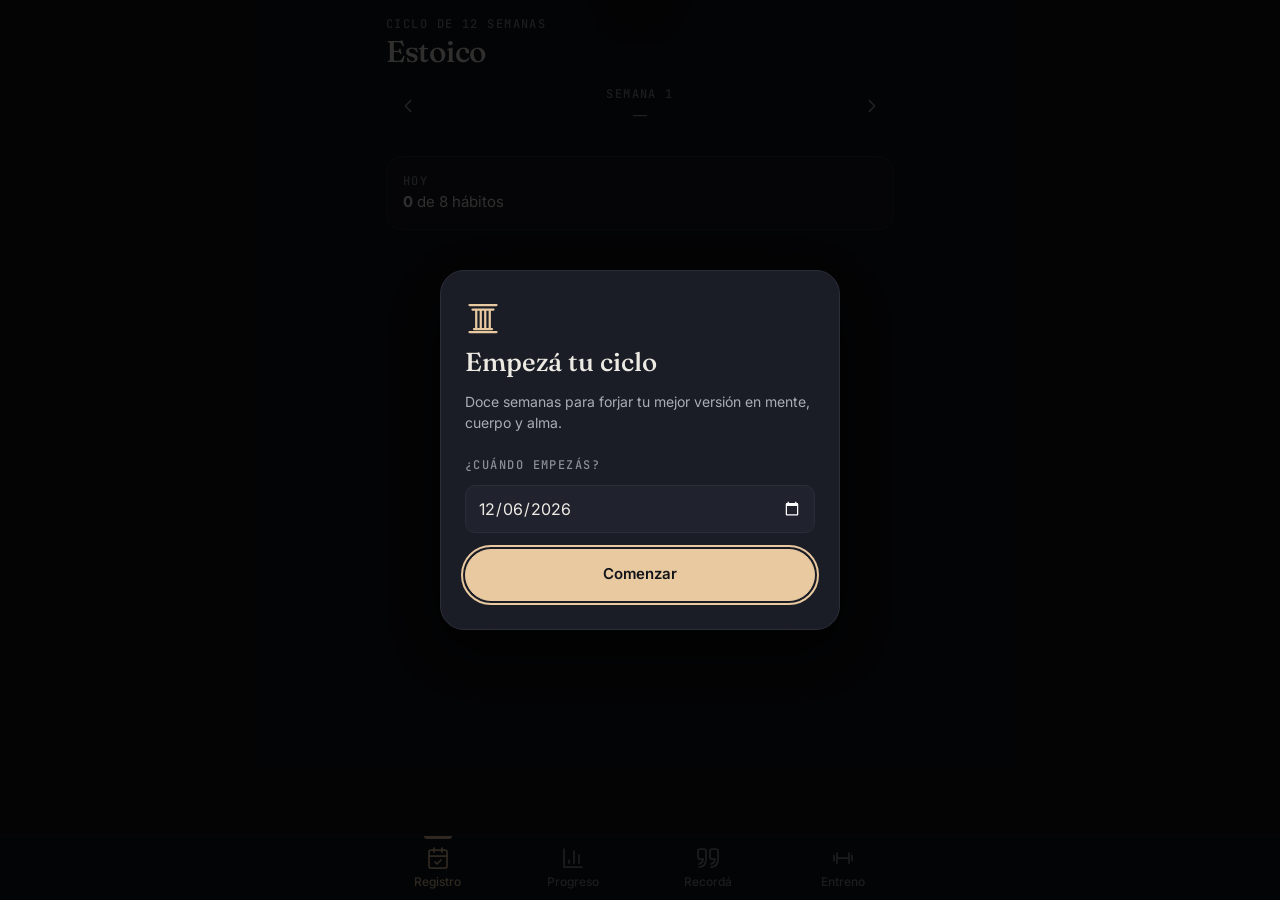
==== commit f4f1706a: "Fase 5: contenido, accesibilidad y OG - Citas: solo estoicos (Séneca, Epicteto, Marco Aurelio, Muson" ====
--- a/index.html
+++ b/index.html
@@ -30,11 +30,19 @@
 <link rel="apple-touch-startup-image" href="/splash/splash-750x1334.png" media="(device-width: 375px) and (device-height: 667px) and (-webkit-device-pixel-ratio: 2) and (orientation: portrait)">
 
 <!-- SEO / al compartir el link -->
-<meta name="description" content="Seguimiento de hábitos de mente, cuerpo y alma en ciclos de 12 semanas.">
-<meta property="og:title" content="Estoico — Hábitos">
-<meta property="og:description" content="Seguimiento de hábitos de mente, cuerpo y alma en ciclos de 12 semanas.">
+<meta name="description" content="Hábitos de mente, cuerpo y alma en ciclos de 12 semanas, con un registro de entrenamiento.">
+<link rel="canonical" href="https://flachslanr.github.io/">
 <meta property="og:type" content="website">
-<meta property="og:image" content="/icon-512.png">
+<meta property="og:site_name" content="Estoico">
+<meta property="og:locale" content="es_AR">
+<meta property="og:url" content="https://flachslanr.github.io/">
+<meta property="og:title" content="Estoico — 12 Semanas">
+<meta property="og:description" content="Hábitos de mente, cuerpo y alma en ciclos de 12 semanas, con un registro de entrenamiento.">
+<meta property="og:image" content="https://flachslanr.github.io/og.png">
+<meta property="og:image:width" content="1200">
+<meta property="og:image:height" content="630">
+<meta property="og:image:alt" content="Estoico: ciclos de 12 semanas de hábitos de mente, cuerpo y alma.">
+<meta name="twitter:card" content="summary_large_image">
 
 <link rel="preconnect" href="https://fonts.googleapis.com">
 <link rel="preconnect" href="https://fonts.gstatic.com" crossorigin>
@@ -57,7 +65,7 @@
 <main class="wrap" id="main">
 
 <!-- REGISTRO -->
-<section class="view" id="view-registro" aria-label="Registro">
+<section class="view" id="view-registro" role="tabpanel" aria-labelledby="tab-registro">
 <div class="weeknav">
 <button class="iconbtn" id="prev-week" type="button" aria-label="Semana anterior"><svg class="icon" aria-hidden="true"><use href="#i-left"/></svg></button>
 <div class="weeknav-t" aria-live="polite">
@@ -82,7 +90,7 @@
 </section>
 
 <!-- PROGRESO -->
-<section class="view" id="view-progreso" aria-label="Progreso" hidden>
+<section class="view" id="view-progreso" role="tabpanel" aria-labelledby="tab-progreso" hidden>
 <div class="tiles" id="prog-tiles"></div>
 
 <div class="section-h"><h2>El ciclo, día por día</h2><span class="eyebrow" id="cycle-dates"></span></div>
@@ -97,7 +105,7 @@
 </section>
 
 <!-- RECORDÁ -->
-<section class="view" id="view-motivacion" aria-label="Recordá" hidden>
+<section class="view" id="view-motivacion" role="tabpanel" aria-labelledby="tab-motivacion" hidden>
 <figure class="card quote">
 <p class="eyebrow">Frase del día</p>
 <blockquote id="quote-text"></blockquote>
@@ -110,10 +118,10 @@
 
 <nav class="tabbar" aria-label="Secciones">
 <div class="tabbar-inner" role="tablist">
-<button class="tab" role="tab" type="button" data-view="registro" aria-selected="true"><svg class="icon" aria-hidden="true"><use href="#i-cal"/></svg><span>Registro</span></button>
-<button class="tab" role="tab" type="button" data-view="progreso" aria-selected="false"><svg class="icon" aria-hidden="true"><use href="#i-chart"/></svg><span>Progreso</span></button>
-<button class="tab" role="tab" type="button" data-view="motivacion" aria-selected="false"><svg class="icon" aria-hidden="true"><use href="#i-quote"/></svg><span>Recordá</span></button>
-<a class="tab" href="/entreno.html"><svg class="icon" aria-hidden="true"><use href="#i-dumbbell"/></svg><span>Entreno</span></a>
+<button class="tab" role="tab" type="button" id="tab-registro" data-view="registro" aria-controls="view-registro" aria-selected="true" tabindex="0"><svg class="icon" aria-hidden="true"><use href="#i-cal"/></svg><span>Registro</span></button>
+<button class="tab" role="tab" type="button" id="tab-progreso" data-view="progreso" aria-controls="view-progreso" aria-selected="false" tabindex="-1"><svg class="icon" aria-hidden="true"><use href="#i-chart"/></svg><span>Progreso</span></button>
+<button class="tab" role="tab" type="button" id="tab-motivacion" data-view="motivacion" aria-controls="view-motivacion" aria-selected="false" tabindex="-1"><svg class="icon" aria-hidden="true"><use href="#i-quote"/></svg><span>Recordá</span></button>
+<a class="tab" role="tab" href="/entreno.html" aria-selected="false" tabindex="-1"><svg class="icon" aria-hidden="true"><use href="#i-dumbbell"/></svg><span>Entreno</span></a>
 </div>
 </nav>
 
@@ -147,30 +155,35 @@
 <script src="/shared.js"></script>
 <script>
 'use strict';
-const { ESTOICO_KEY: KEY, HABITS, dateKey, parseDate, addDays, dayDiff, weekNumber, position, computeWeek, cycleProgress, ring, CHECK_SVG, icon, toast } = window.EstoicoShared;
+const { ESTOICO_KEY: KEY, HABITS, dateKey, parseDate, addDays, dayDiff, weekNumber, position, computeWeek, cycleProgress, ring, CHECK_SVG, icon, toast, pop, countUp, confetti, tabs, dialog } = window.EstoicoShared;
 const VERSION = 2;
 
+// Solo estoicos, con la obra y el pasaje de donde sale cada frase.
+// Traducciones propias y breves, en voseo cuando la frase le habla al lector.
 const STOICS = [
-  ["No es que nos falte tiempo, sino que perdemos mucho.", "Séneca"],
-  ["Hay cosas que dependen de ti y cosas que no.", "Epicteto"],
-  ["La mejor respuesta es no parecerte a quien te hizo daño.", "Marco Aurelio"],
-  ["Se aprende a vivir durante toda la vida.", "Séneca"],
-  ["Vive bien quien vive conforme a la razón.", "Zenón de Citio"],
-  ["La riqueza consiste no en tener grandes posesiones, sino en tener pocas necesidades.", "Séneca"],
-  ["Tu propia serena mente es la única verdadera protección que posees.", "Séneca"],
-  ["No temas ni desees lo que no está en tu poder.", "Epicteto"],
-  ["La excelencia no es destino; es un hábito.", "Aristóteles"],
-  ["Incluso un reloj parado tiene razón dos veces al día.", "Marco Aurelio"],
-  ["La vida es larga si sabes cómo usarla.", "Séneca"],
-  ["Todo cuanto deseamos sucede después de que dejamos de esperarlo.", "Séneca"],
-  ["Lo que no está en tu control no debería perturbar tu paz.", "Marco Aurelio"],
-  ["El único camino hacia la paz es aceptar las cosas que no puedes cambiar.", "Séneca"],
-  ["Cada día es una nueva vida para quien sabe aprovecharlo.", "Séneca"],
-  ["La virtud es el único bien verdadero.", "Zenón de Citio"],
-  ["No es la cosa que te molesta, sino tu opinión sobre ella.", "Epicteto"],
-  ["Quien se conquista a sí mismo es más poderoso que quien conquista ciudades.", "Confucio"],
-  ["El que espera es quien trabaja.", "Séneca"],
-  ["Actúa de forma que podrías vivir eternamente así.", "Marco Aurelio"]
+  ["No es que tengamos poco tiempo, sino que perdemos mucho.", "Séneca", "De la brevedad de la vida, 1"],
+  ["La vida es larga si sabés usarla.", "Séneca", "De la brevedad de la vida, 2"],
+  ["Hay que aprender a vivir durante toda la vida.", "Séneca", "De la brevedad de la vida, 7"],
+  ["Mientras la postergamos, la vida pasa.", "Séneca", "Cartas a Lucilio, 1"],
+  ["No es pobre el que tiene poco, sino el que desea más.", "Séneca", "Cartas a Lucilio, 2"],
+  ["Enseñando, aprendemos.", "Séneca", "Cartas a Lucilio, 7"],
+  ["Sufrimos más en la imaginación que en la realidad.", "Séneca", "Cartas a Lucilio, 13"],
+  ["Ningún viento es favorable para quien no sabe a qué puerto va.", "Séneca", "Cartas a Lucilio, 71"],
+  ["Mientras estemos entre los hombres, cultivemos la humanidad.", "Séneca", "De la ira, III"],
+  ["De las cosas, unas dependen de nosotros y otras no.", "Epicteto", "Enquiridión, 1"],
+  ["No nos perturban las cosas, sino las opiniones que tenemos sobre ellas.", "Epicteto", "Enquiridión, 5"],
+  ["No pretendas que las cosas pasen como querés: querelas como pasan y vas a vivir en paz.", "Epicteto", "Enquiridión, 8"],
+  ["¿Hasta cuándo vas a esperar para exigirte lo mejor?", "Epicteto", "Enquiridión, 51"],
+  ["Nada grande se hace de golpe, ni siquiera un racimo de uvas o un higo.", "Epicteto", "Disertaciones, I 15"],
+  ["Primero decite quién querés ser; después hacé lo que tenés que hacer.", "Epicteto", "Disertaciones, III 23"],
+  ["Al amanecer, cuando te cueste levantarte, pensá: me levanto para hacer el trabajo de un ser humano.", "Marco Aurelio", "Meditaciones, V 1"],
+  ["El alma se tiñe del color de sus pensamientos.", "Marco Aurelio", "Meditaciones, V 16"],
+  ["Lo que se interpone en el camino se convierte en el camino.", "Marco Aurelio", "Meditaciones, V 20"],
+  ["La mejor venganza es no parecerte al que te hizo daño.", "Marco Aurelio", "Meditaciones, VI 6"],
+  ["Se necesita muy poco para vivir feliz.", "Marco Aurelio", "Meditaciones, VII 67"],
+  ["Basta de discutir cómo tiene que ser un hombre bueno. Selo.", "Marco Aurelio", "Meditaciones, X 16"],
+  ["Para la virtud, la práctica vale más que la teoría.", "Musonio Rufo", "Disertaciones, 5"],
+  ["Si hacés algo bueno con esfuerzo, el esfuerzo pasa y el bien queda.", "Musonio Rufo", "Fragmento 51"]
 ];
 
 const CATEGORIES = [
@@ -179,19 +192,20 @@
   {id:'alma', label:'Alma', color:'var(--alma)'}
 ];
 
+// Doce estoicos en orden cronológico, de Zenón a Marco Aurelio
 const LEVELS = [
-  {num:1, name:'Cleantes', desc:'El Guardián'},
-  {num:2, name:'Diógenes', desc:'De Babilonia'},
-  {num:3, name:'Apolonio', desc:'De Tyana'},
-  {num:4, name:'Crisipo', desc:'El Lógico'},
-  {num:5, name:'Panaecio', desc:'El Puente'},
-  {num:6, name:'Posidonio', desc:'El Enciclopédico'},
-  {num:7, name:'Catón Viejo', desc:'El Severo'},
-  {num:8, name:'Catón Joven', desc:'El Íntegro'},
-  {num:9, name:'Quinto Musonio', desc:'El Maestro'},
-  {num:10, name:'Epicteto', desc:'El Liberador'},
-  {num:11, name:'Séneca', desc:'El Sabio'},
-  {num:12, name:'Marco Aurelio', desc:'El Emperador Filósofo'}
+  {num:1, name:'Zenón de Citio', desc:'Fundó la escuela en la Stoa Pintada de Atenas. Todo empieza acá.'},
+  {num:2, name:'Cleantes', desc:'Acarreaba agua de noche para poder estudiar de día.'},
+  {num:3, name:'Crisipo', desc:'Le dio a la escuela su sistema. Sin él no habría Stoa.'},
+  {num:4, name:'Diógenes de Babilonia', desc:'Llevó la filosofía a Roma como embajador de Atenas.'},
+  {num:5, name:'Panecio de Rodas', desc:'Bajó el estoicismo a la vida práctica de los romanos.'},
+  {num:6, name:'Posidonio', desc:'Estudió de todo: mareas, historia, geografía y el alma.'},
+  {num:7, name:'Catón el Joven', desc:'Íntegro hasta el final, aunque le costara todo.'},
+  {num:8, name:'Séneca', desc:'Escribió cartas sobre cómo vivir que todavía se leen.'},
+  {num:9, name:'Musonio Rufo', desc:'Enseñó que la filosofía se entrena como el cuerpo.'},
+  {num:10, name:'Epicteto', desc:'Nació esclavo y enseñó qué depende de nosotros.'},
+  {num:11, name:'Junio Rústico', desc:'Le acercó a Marco Aurelio las enseñanzas de Epicteto.'},
+  {num:12, name:'Marco Aurelio', desc:'Emperador que se escribía a sí mismo para ser mejor.'}
 ];
 
 const $ = s => document.querySelector(s);
@@ -256,6 +270,7 @@
 // Semana que se está mirando en Registro (solo en memoria)
 let displayWeek = null;
 let selectedDate = null;
+let streakShown = false; // evita animar la racha en la primera carga
 function getDisplayWeek() {
   if (displayWeek === null) displayWeek = getCurrentWeek() || 1;
   return displayWeek;
@@ -326,8 +341,10 @@
   if (!pos) return;
 
   let weekData = getWeekData(pos.week, true);
+  let before = computeWeek(weekData.habits).completion;
   let days = weekData.habits[habitId];
   let idx = days.indexOf(pos.dow);
+  let nowDone = idx < 0;
   if (idx >= 0) days.splice(idx, 1);
   else days.push(pos.dow);
 
@@ -340,6 +357,15 @@
   // Mantener el foco en el mismo check después de redibujar
   let btn = document.querySelector(`.check[data-habit="${habitId}"]`);
   if (btn) btn.focus({ preventScroll: true });
+  if (nowDone) {
+    pop(btn);
+    pop($('#day-count b'), 'bump');
+  }
+  // Semana al 100%: el único momento de Estoico con confetti
+  if (nowDone && before < 100 && weekData.completion >= 100) {
+    confetti();
+    toast(`Semana ${pos.week} al 100%. Bien ahí.`, 3200, 'flame');
+  }
 }
 
 function recalculateWeek(weekNum) {
@@ -388,7 +414,7 @@
   state.currentView = v;
   save();
   $$('.view').forEach(x => { x.hidden = x.id !== 'view-' + v; });
-  $$('.tab[data-view]').forEach(x => x.setAttribute('aria-selected', x.dataset.view === v));
+  selectTab(v);
   if (changed) scrollTo({ top: 0 });
 
   if (v === 'registro') renderRegistro();
@@ -420,16 +446,24 @@
 function renderDayGrid() {
   let weekDates = getWeekDates(getDisplayWeek());
   let today = dateKey();
-  $('#day-grid').innerHTML = weekDates.map(d => {
+  let grid = $('#day-grid');
+  // Ancho anterior de cada barra, para que crezca desde ahí en lugar de saltar
+  let prev = {};
+  grid.querySelectorAll('.day').forEach(b => { prev[b.dataset.date] = b.querySelector('.bar i').dataset.p; });
+  let pcts = {};
+  grid.innerHTML = weekDates.map(d => {
     let date = parseDate(d);
-    let pct = Math.round(dayRatio(d) * 100);
+    let pct = pcts[d] = Math.round(dayRatio(d) * 100);
+    let from = prev[d] ?? pct;
     let cls = ['day', d === today ? 'today' : '', dayDiff(today, d) > 0 ? 'future' : ''].join(' ');
     return `<button class="${cls}" type="button" data-date="${d}" aria-pressed="${d === selectedDate}" aria-label="${shortDate(date, { weekday: 'long', day: 'numeric' })}${d === today ? ', hoy' : ''}, ${pct}%">
       <span class="l" aria-hidden="true">${narrowDay(date)}</span>
       <span class="n" aria-hidden="true">${date.getDate()}</span>
-      <span class="bar" aria-hidden="true"><i style="width:${pct}%"></i></span>
+      <span class="bar" aria-hidden="true"><i data-p="${pct}" style="width:${from}%"></i></span>
     </button>`;
   }).join('');
+  void grid.offsetWidth;
+  grid.querySelectorAll('.day').forEach(b => { b.querySelector('.bar i').style.width = pcts[b.dataset.date] + '%'; });
 }
 
 function renderDayDetail(dateStr) {
@@ -446,9 +480,16 @@
   let completed = HABITS.filter(h => isCompleted(h.id, dateStr)).length;
   $('#day-count').innerHTML = `<b>${completed}</b> de ${HABITS.length} hábitos`;
 
-  let n = streak();
-  $('#streak').hidden = n < 2;
-  $('#streak span').textContent = `Racha de ${n} días`;
+  // Racha: el número cuenta hasta el valor nuevo y la píldora rebota si crece
+  let n = streak(), pill = $('#streak'), was = pill.hidden ? 0 : Number(pill.dataset.n || 0);
+  pill.hidden = n < 2;
+  pill.dataset.n = n;
+  if (n >= 2) {
+    countUp($('#streak span'), n, v => `Racha de ${v} días`);
+    if (was && n > was) pop(pill, 'bump');
+    else if (!was && streakShown) pop(pill, 'bump');
+  }
+  streakShown = true;
 
   let notice = '';
   if (dateStr === yesterday) notice = 'Estás editando ayer. Podés cambiar el registro de hoy y de ayer.';
@@ -564,7 +605,9 @@
 // ---------- Inicio y fin de ciclo ----------
 function showInitModal() {
   $('#start-date').value = dateKey();
+  if (!$('#init-modal').hidden) return;
   $('#init-modal').hidden = false;
+  let close = dialog($('#init-modal'), $('#start-cycle'));
 
   $('#start-cycle').onclick = () => {
     let dateStr = $('#start-date').value;
@@ -580,6 +623,7 @@
     selectedDate = null;
     save();
     $('#init-modal').hidden = true;
+    close(false);
     render();
   };
 }
@@ -601,8 +645,12 @@
   `;
 
   $('#cycle-end-modal').hidden = false;
+  let close = dialog($('#cycle-end-modal'), $('#view-summary'));
   state.cycleEndShown = true;
   save();
+
+  // Escape equivale a "Ver resumen"
+  $('#cycle-end-modal').onkeydown = e => { if (e.key === 'Escape') $('#view-summary').click(); };
 
   $('#new-cycle').onclick = () => {
     if (!confirm('¿Empezar un ciclo nuevo? El ciclo actual se guarda en el historial y el registro vuelve a cero.')) return;
@@ -614,6 +662,7 @@
       weeklyData: state.weeklyData
     }]);
     $('#cycle-end-modal').hidden = true;
+    close(false);
     state = defaultState();
     state.archive = archive;
     displayWeek = null;
@@ -624,7 +673,9 @@
 
   $('#view-summary').onclick = () => {
     $('#cycle-end-modal').hidden = true;
+    close(false);
     switchView('progreso');
+    $('#tab-progreso').focus({ preventScroll: true });
   };
 }
 
@@ -641,9 +692,7 @@
 }
 
 // Navegación y eventos (se conectan una sola vez)
-$$('.tab[data-view]').forEach(btn => {
-  btn.onclick = () => switchView(btn.dataset.view);
-});
+const selectTab = tabs(switchView);
 $('#prev-week').onclick = () => { setDisplayWeek(getDisplayWeek() - 1); selectedDate = null; renderRegistro(); };
 $('#next-week').onclick = () => { setDisplayWeek(getDisplayWeek() + 1); selectedDate = null; renderRegistro(); };
 $('#day-grid').addEventListener('click', e => {
--- a/shared.css
+++ b/shared.css
@@ -95,7 +95,8 @@
 
 /* Barra de progreso */
 .progress{height:6px;background:var(--line);border-radius:3px;overflow:hidden}
-.progress > i{display:block;height:100%;background:var(--accent);border-radius:3px;transition:width 600ms var(--ease)}
+.progress > i{display:block;height:100%;background:var(--accent);border-radius:3px;transform-origin:left;transition:width 600ms var(--ease);animation:grow 700ms 100ms var(--ease) both}
+@keyframes grow{from{transform:scaleX(0)}}
 
 /* ---------- Botones ---------- */
 .btn{display:inline-flex;align-items:center;justify-content:center;gap:var(--s2);min-height:44px;padding:0 18px;border-radius:var(--r-pill);
@@ -125,6 +126,22 @@
 .check:active:not(:disabled){transform:scale(.9)}
 .check:disabled{opacity:.4;cursor:not-allowed}
 
+/* ---------- Micro-interacciones ---------- */
+/* Pop al completar: el check rebota, el trazo se dibuja y sale un halo */
+.check{position:relative}
+.check.pop{animation:pop 420ms var(--ease-pop)}
+.check.pop svg{animation:draw 320ms 60ms var(--ease) both}
+.check.pop::after,.pop-halo::after{content:"";position:absolute;inset:-1px;border-radius:inherit;border:2px solid var(--accent);pointer-events:none;animation:halo 520ms var(--ease) forwards}
+.pop-halo{position:relative}
+@keyframes pop{0%{transform:scale(.82)}55%{transform:scale(1.1)}100%{transform:scale(1)}}
+@keyframes draw{from{stroke-dashoffset:24}to{stroke-dashoffset:0}}
+@keyframes halo{from{opacity:.8;transform:scale(1)}to{opacity:0;transform:scale(1.45)}}
+/* Rebote corto para números que cambian */
+.bump{display:inline-block;animation:bump 380ms var(--ease-pop)}
+@keyframes bump{0%{transform:scale(1)}40%{transform:scale(1.2)}100%{transform:scale(1)}}
+/* Confetti (canvas creado por shared.js) */
+.confetti{position:fixed;inset:0;z-index:70;pointer-events:none;width:100%;height:100%}
+
 /* Interruptor estilo iOS */
 .toggle{appearance:none;-webkit-appearance:none;position:relative;flex:none;width:51px;height:31px;margin:0;border-radius:var(--r-pill);background:var(--surface-3);border:1px solid var(--line);cursor:pointer;transition:background var(--dur) var(--ease)}
 .toggle::before{content:"";position:absolute;top:2px;left:2px;width:25px;height:25px;border-radius:50%;background:var(--text);box-shadow:0 2px 6px #0006;transition:transform var(--dur) var(--ease)}
@@ -142,19 +159,24 @@
 .tab{position:relative;display:flex;flex-direction:column;align-items:center;justify-content:center;gap:3px;color:var(--faint);font-size:12px;font-weight:500;text-decoration:none;transition:color var(--dur-fast)}
 .tab .icon{width:24px;height:24px}
 .tab[aria-selected="true"]{color:var(--accent)}
-.tab[aria-selected="true"]::before{content:"";position:absolute;top:0;left:50%;width:28px;height:3px;margin-left:-14px;border-radius:0 0 3px 3px;background:var(--accent)}
+.tab[aria-selected="true"]::before{content:"";position:absolute;top:0;left:50%;width:28px;height:3px;margin-left:-14px;border-radius:0 0 3px 3px;background:var(--accent);animation:tab-bar var(--dur) var(--ease)}
+.tab[aria-selected="true"] .icon{animation:tab-ico 360ms var(--ease-pop)}
+.tab:active .icon{transform:scale(.88)}
+@keyframes tab-bar{from{transform:scaleX(0)}}
+@keyframes tab-ico{0%{transform:scale(.85)}60%{transform:scale(1.08)}100%{transform:scale(1)}}
 
 /* Cambio de vista */
-.view{animation:view-in var(--dur) var(--ease)}
-@keyframes view-in{from{opacity:0;transform:translateY(6px)}to{opacity:1;transform:none}}
-
-/* ---------- Hoja inferior ---------- */
+.view{animation:view-in 260ms var(--ease)}
+@keyframes view-in{from{opacity:0;transform:translateY(8px)}to{opacity:1;transform:none}}
+
+/* ---------- Hoja inferior ----------
+   Cerrada queda fuera de pantalla y con el atributo inert (sin foco ni lector). */
 .scrim{position:fixed;inset:0;z-index:40;background:#000a;opacity:0;pointer-events:none;transition:opacity var(--dur) var(--ease)}
 .scrim.show{opacity:1;pointer-events:auto}
 .sheet{position:fixed;left:0;right:0;bottom:0;z-index:41;max-width:var(--wrap);margin:0 auto;background:var(--surface);border:1px solid var(--line);border-bottom:0;border-radius:28px 28px 0 0;
   padding:10px calc(var(--s5) + env(safe-area-inset-right)) calc(env(safe-area-inset-bottom) + var(--s5)) calc(var(--s5) + env(safe-area-inset-left));
-  transform:translateY(105%);visibility:hidden;transition:transform 320ms var(--ease),visibility 0s 320ms}
-.sheet.show{transform:none;visibility:visible;transition:transform 320ms var(--ease)}
+  transform:translateY(105%);transition:transform 240ms cubic-bezier(.4,0,1,1)}
+.sheet.show{transform:none;transition:transform 300ms var(--ease)}
 .grab{width:40px;height:5px;border-radius:3px;background:var(--line);margin:0 auto var(--s4)}
 
 /* ---------- Aviso (toast) ---------- */
--- a/estoico.css
+++ b/estoico.css
@@ -10,7 +10,7 @@
 .day .l{font:500 12px var(--mono);color:var(--faint)}
 .day .n{font-size:15px;font-weight:500}
 .day .bar{width:60%;height:4px;margin-top:auto;border-radius:2px;background:var(--line);overflow:hidden}
-.day .bar i{display:block;height:100%;background:var(--accent);border-radius:2px}
+.day .bar i{display:block;height:100%;background:var(--accent);border-radius:2px;transition:width 400ms var(--ease)}
 .day.today{border-color:var(--line)}
 .day.today .n{color:var(--accent)}
 .day.future{opacity:.45}
@@ -66,7 +66,8 @@
 .medal .mr{position:absolute;inset:0;width:100%;height:100%}
 .medal .mr circle{fill:none;stroke-width:3}
 .medal .mr .bgc{stroke:var(--line)}
-.medal .mr .fg{stroke:var(--accent);stroke-linecap:round}
+.medal .mr .fg{stroke:var(--accent);stroke-linecap:round;animation:medal-in 900ms 120ms var(--ease) both}
+@keyframes medal-in{from{stroke-dashoffset:213.6}}
 .medal > .icon{width:30px;height:30px;stroke-width:1.5}
 .medal b{position:absolute;bottom:-6px;left:50%;transform:translateX(-50%);background:var(--surface);padding:0 6px;font:500 12px var(--mono);letter-spacing:.08em;color:var(--accent)}
 .level-txt{flex:1;min-width:0}
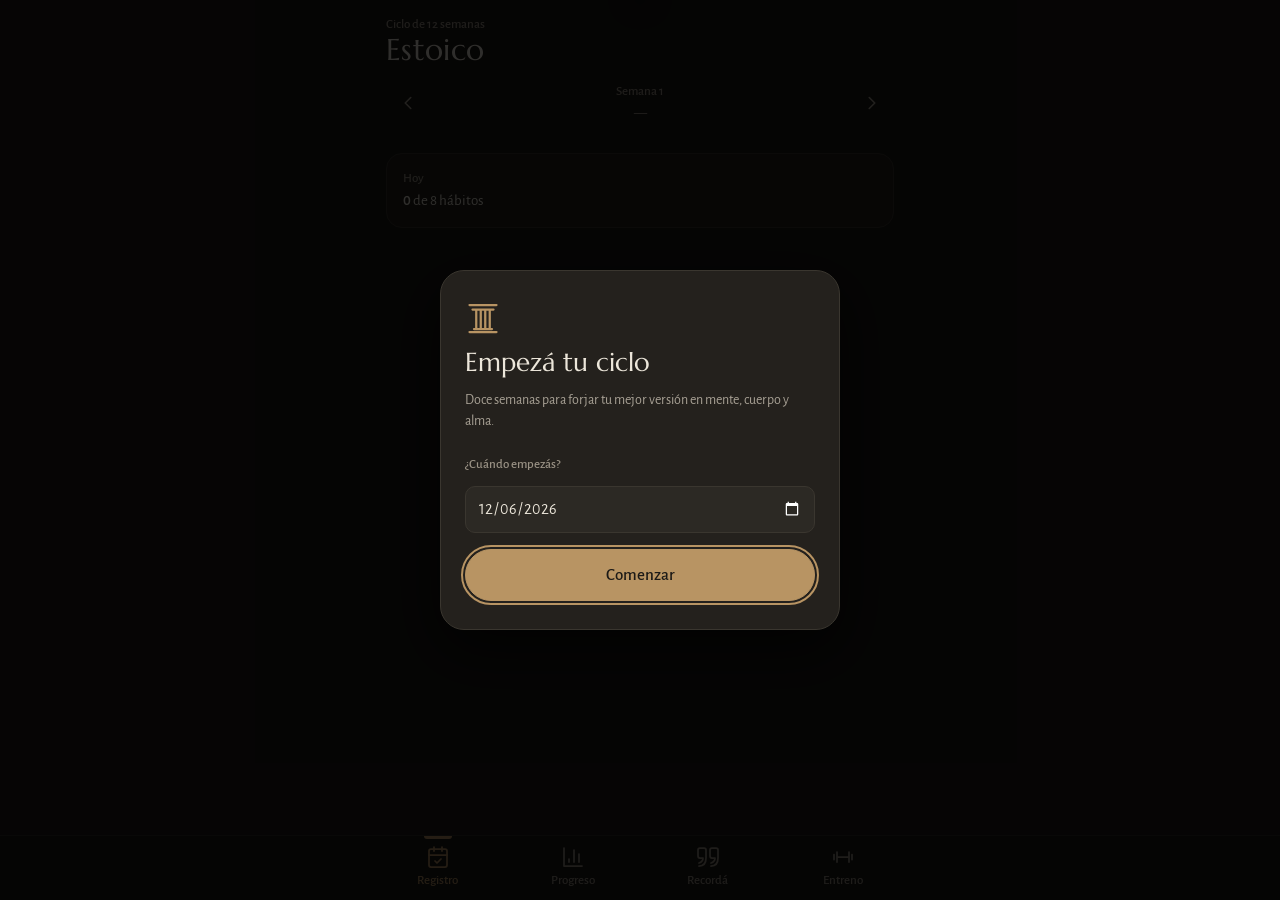
==== commit 1e08f0f4: "Identidad Piedra y bronce: tokens, tipografía y textos - Paleta nueva: piedra cálida (#1C1A17) en lu" ====
--- a/index.html
+++ b/index.html
@@ -3,7 +3,7 @@
 <head>
 <meta charset="UTF-8">
 <meta name="viewport" content="width=device-width,initial-scale=1,viewport-fit=cover">
-<meta name="theme-color" content="#12141A">
+<meta name="theme-color" content="#1C1A17">
 <title>Estoico — 12 Semanas</title>
 
 <!-- Favicon e íconos -->
@@ -46,7 +46,7 @@
 
 <link rel="preconnect" href="https://fonts.googleapis.com">
 <link rel="preconnect" href="https://fonts.gstatic.com" crossorigin>
-<link href="https://fonts.googleapis.com/css2?family=Fraunces:ital,opsz,wght@0,9..144,400;0,9..144,500;0,9..144,600;1,9..144,400;1,9..144,500&family=Inter:wght@400;500;600;700&family=JetBrains+Mono:wght@400;500&display=swap" rel="stylesheet">
+<link href="https://fonts.googleapis.com/css2?family=Alegreya+Sans:ital,wght@0,400;0,500;0,700;1,400&family=Marcellus&display=swap" rel="stylesheet">
 <link rel="stylesheet" href="/shared.css">
 <link rel="stylesheet" href="/estoico.css">
 </head>
@@ -101,7 +101,7 @@
 
 <div class="section-h"><h2>Tu nivel</h2><span class="eyebrow" id="level-of"></span></div>
 <div class="card level" id="level-card"></div>
-<p class="rules">El nivel sube con cada semana que cerrás al 100% y baja si la cerrás por debajo del 50%.</p>
+<p class="rules">El nivel sube con cada semana que cerrás en 85% o más, se mantiene entre 50 y 84% y baja si la cerrás por debajo del 50%.</p>
 </section>
 
 <!-- RECORDÁ -->
@@ -153,6 +153,7 @@
 </div>
 
 <script src="/shared.js"></script>
+<script src="/figura-nivel.js"></script>
 <script>
 'use strict';
 const { ESTOICO_KEY: KEY, HABITS, dateKey, parseDate, addDays, dayDiff, weekNumber, position, computeWeek, cycleProgress, ring, CHECK_SVG, icon, toast, pop, countUp, confetti, tabs, dialog } = window.EstoicoShared;
@@ -284,7 +285,7 @@
   let key = 'week_' + weekNum;
   let wd = state.weeklyData[key];
   if (!wd) {
-    wd = { habits: {}, points: 0, completion: 0 };
+    wd = { habits: {}, completion: 0 };
     if (create) state.weeklyData[key] = wd;
   }
   if (!wd.habits) wd.habits = {};
@@ -301,18 +302,21 @@
 }
 
 // ---------- Nivel ----------
-// El nivel se deriva de las semanas cerradas: sube con una semana al 100 %
-// y baja con una semana por debajo del 50 %. La semana en curso no cuenta.
-function levelFromHistory() {
+// El nivel se deriva de las semanas cerradas, en escalones con margen:
+// sube con 85 % o más, se mantiene entre 50 y 84 % y baja con menos de 50 %.
+// La semana en curso no cuenta.
+const SUBE = 85, BAJA = 50;
+function levelAfter(lvl, completion) {
+  if (completion >= SUBE) return Math.min(12, lvl + 1);
+  if (completion < BAJA) return Math.max(1, lvl - 1);
+  return lvl;
+}
+function levelFromHistory(upTo) {
   let raw = getRawWeek();
   if (raw === null) return 1;
-  let closed = Math.min(12, raw - 1);
+  let closed = Math.min(12, upTo ?? raw - 1);
   let lvl = 1;
-  for (let w = 1; w <= closed; w++) {
-    let c = computeWeek(getWeekData(w).habits).completion;
-    if (c >= 100) lvl = Math.min(12, lvl + 1);
-    else if (c < 50) lvl = Math.max(1, lvl - 1);
-  }
+  for (let w = 1; w <= closed; w++) lvl = levelAfter(lvl, computeWeek(getWeekData(w).habits).completion);
   return lvl;
 }
 
@@ -372,7 +376,6 @@
   let weekData = getWeekData(weekNum, true);
   let r = computeWeek(weekData.habits);
   weekData.completion = r.completion;
-  weekData.points = r.points;
 }
 
 // Fracción de hábitos cumplidos en un día (0 a 1)
@@ -403,7 +406,7 @@
   if (raw < 1) label = 'Empieza el ' + shortDate(state.cycleStart);
   else if (raw > 12) label = 'Ciclo completado';
   else label = `Semana ${raw} de 12`;
-  $('#h-eyebrow').textContent = `${label} · Nivel ${state.currentLevel}`;
+  $('#h-eyebrow').textContent = raw >= 1 && raw <= 12 ? `${label}, nivel ${LEVELS[state.currentLevel - 1].name}` : label;
   let p = cycleProgress(state.cycleStart), pct = Math.round(p * 100);
   $('#h-ring').innerHTML = ring(p, pct + '%', `Ciclo recorrido al ${pct}%`);
 }
@@ -431,7 +434,7 @@
 
   $('#prev-week').disabled = week <= 1;
   $('#next-week').disabled = week >= 12;
-  $('#week-num').textContent = `Semana ${week}` + (week === getRawWeek() ? ' · actual' : '');
+  $('#week-num').textContent = week === getRawWeek() ? 'Esta semana' : `Semana ${week}`;
   $('#week-dates').textContent = `${shortDate(weekDates[0])} – ${shortDate(weekDates[6])}`;
 
   // Día seleccionado: hoy si está en esta semana; si no, el primero
@@ -474,8 +477,8 @@
   let editable = canEditDate(dateStr);
   let wd = shortDate(dateStr, { weekday: 'long', day: 'numeric' });
 
-  $('#day-label').textContent = dateStr === today ? 'Hoy · ' + wd
-    : dateStr === yesterday ? 'Ayer · ' + wd
+  $('#day-label').textContent = dateStr === today ? 'Hoy, ' + wd
+    : dateStr === yesterday ? 'Ayer, ' + wd
     : shortDate(dateStr, { weekday: 'long', day: 'numeric', month: 'long' });
   let completed = HABITS.filter(h => isCompleted(h.id, dateStr)).length;
   $('#day-count').innerHTML = `<b>${completed}</b> de ${HABITS.length} hábitos`;
@@ -534,17 +537,18 @@
   let raw = getRawWeek(), cur = getCurrentWeek(), today = dateKey();
   let weeks = [];
   for (let w = 1; w <= 12; w++) weeks.push(computeWeek(getWeekData(w).habits));
-  let totalPts = weeks.reduce((a, r) => a + r.points, 0);
+  let closedWeeks = weeks.slice(0, Math.max(0, Math.min(12, raw - 1)));
+  let up = closedWeeks.filter(r => r.completion >= SUBE).length;
+  let avg = closedWeeks.length ? Math.round(closedWeeks.reduce((a, r) => a + r.completion, 0) / closedWeeks.length) : null;
   let full = weeks.filter(r => r.completion >= 100).length;
-  let maxPts = HABITS.reduce((a, h) => a + h.weight, 0) * 12;
   let c = weeks[cur - 1].completion;
   // La semana en curso no se compara con la anterior (todavía no terminó)
   let pos = position(state.cycleStart, today);
-  let weekTxt = raw < 1 ? 'todavía no empezó' : raw > 12 ? 'última semana' : `en curso · día ${pos.dow + 1} de 7`;
+  let weekTxt = raw < 1 ? 'todavía no empezó' : raw > 12 ? 'última semana' : `en curso, día ${pos.dow + 1} de 7`;
   $('#prog-tiles').innerHTML = `
     <div class="tile"><p class="eyebrow">Semana</p><b>${raw < 1 ? '–' : c + '%'}</b><small>${weekTxt}</small></div>
-    <div class="tile"><p class="eyebrow">Al 100%</p><b>${full}</b><small>${full === 1 ? 'semana completa' : 'semanas completas'}</small></div>
-    <div class="tile"><p class="eyebrow">Puntos</p><b>${totalPts}</b><small>de ${maxPts} posibles</small></div>`;
+    <div class="tile"><p class="eyebrow">Sobre 85%</p><b>${up}</b><small>${up === 1 ? 'semana cerrada' : 'semanas cerradas'}</small></div>
+    <div class="tile"><p class="eyebrow">Promedio</p><b>${avg === null ? '–' : avg + '%'}</b><small>${avg === null ? 'sin semanas cerradas' : 'de las semanas cerradas'}</small></div>`;
 
   // Heatmap de 12 semanas × 7 días, con el % de cada semana a la derecha
   let firstFuture = raw < 1 ? 1 : raw + 1;
@@ -570,12 +574,12 @@
   let hint = raw > 12 ? 'Ciclo terminado. Este es tu nivel final.'
     : raw < 1 ? 'El nivel empieza a moverse cuando cierres la primera semana.'
     : !next ? 'Nivel máximo. Cerrá cada semana sobre el 50% para sostenerlo.'
-    : `Cerrá esta semana al 100% para subir a ${next.name}.`;
+    : `Cerrá esta semana en 85% o más para subir a ${next.name}.`;
   $('#level-of').textContent = `${lvl} de 12`;
   $('#level-card').innerHTML = `
     <div class="medal" role="img" aria-label="Nivel ${lvl} de 12">
       <svg class="mr" viewBox="0 0 76 76" aria-hidden="true"><circle class="bgc" cx="38" cy="38" r="34"/><circle class="fg" cx="38" cy="38" r="34" stroke-dasharray="${C}" stroke-dashoffset="${off}" transform="rotate(-90 38 38)"/></svg>
-      ${icon('column')}<b aria-hidden="true">${ROMAN[lvl - 1]}</b>
+      ${figuraNivel(lvl)}<b aria-hidden="true">${ROMAN[lvl - 1]}</b>
     </div>
     <div class="level-txt">
       <div class="level-name">${L.name}</div>
@@ -629,9 +633,9 @@
 }
 
 function cycleTotals() {
-  let points = 0;
-  for (let w = 1; w <= 12; w++) points += computeWeek(getWeekData(w).habits).points;
-  return { points, final: computeWeek(getWeekData(12).habits).completion };
+  let ws = [];
+  for (let w = 1; w <= 12; w++) ws.push(computeWeek(getWeekData(w).habits).completion);
+  return { avg: Math.round(ws.reduce((a, c) => a + c, 0) / 12), up: ws.filter(c => c >= SUBE).length, final: ws[11] };
 }
 
 function showCycleEnd() {
@@ -640,7 +644,7 @@
   $('#cycle-end-result').textContent = 'Alcanzaste: ' + levelData.name;
   $('#cycle-end-stats').innerHTML = `
     <div>Completaste <strong>${t.final}%</strong> de la semana final.</div>
-    <div>Puntos totales en el ciclo: <strong>${t.points}</strong></div>
+    <div>Promedio del ciclo: <strong>${t.avg}%</strong>, con <strong>${t.up}</strong> ${t.up === 1 ? "semana" : "semanas"} sobre 85%.</div>
     <div>Nivel alcanzado: <strong>${state.currentLevel} de 12</strong></div>
   `;
 
@@ -658,7 +662,7 @@
       cycleStart: state.cycleStart,
       endedAt: dateKey(),
       level: state.currentLevel,
-      points: t.points,
+      average: t.avg,
       weeklyData: state.weeklyData
     }]);
     $('#cycle-end-modal').hidden = true;
--- a/shared.css
+++ b/shared.css
@@ -1,33 +1,35 @@
 /* =====================================================================
-   BASE DE DISEÑO COMPARTIDA — Estoico + Entreno
-   Tokens únicos de color, tipografía, espaciado y movimiento, y los
-   componentes que usan las dos apps (header, tab bar, tarjetas, botones,
-   hoja inferior). Cada app define su acento: arena en Estoico, verde
-   vital en Entreno.
+   BASE DE DISEÑO COMPARTIDA — Estoico + Entreno ("Piedra y bronce")
+   El mundo visual sale de la Stoa: la piedra cálida del pórtico, el bronce
+   de las estatuas y la pátina verde que el bronce toma con el tiempo.
+   Estoico usa bronce como acento y Entreno, pátina (el mismo metal).
+   Tipografía: Marcellus (inscripción romana) para títulos y números;
+   Alegreya Sans (humanista) para la interfaz. Sin mayúsculas decorativas.
    ===================================================================== */
 :root{
   color-scheme:dark;
 
-  /* Superficies */
-  --bg:#12141A; --surface:#1A1D25; --surface-2:#20232D; --surface-3:#262A35;
-  --line:#2A2E38; --line-soft:#22252F; --line-strong:#686D7A;
-
-  /* Texto (contraste ≥ 4.5:1 sobre --surface) */
-  --text:#EDEAE3; --dim:#A9ADB7; --faint:#8A8E99;
-
-  /* Marca y estados */
-  --sand:#E8C9A0; --vital:#22C55E; --on-accent:#12141A;
-  --accent:var(--sand);
-  --success:#93AE86; --warn:#D9B36C; --danger:#E0846F;
-
-  /* Categorías de Estoico */
-  --mente:#8AA9C9; --cuerpo:#93AE86; --alma:#C9A66B;
+  /* Piedra (superficies) */
+  --bg:#1C1A17; --surface:#24211D; --surface-2:#2C2924; --surface-3:#34302A;
+  --line:#3A362F; --line-soft:#2F2B26; --line-strong:#776F63;
+
+  /* Mármol (texto; ≥ 4.5:1 sobre todas las superficies) */
+  --text:#ECE6DA; --dim:#A8A195; --faint:#9A9285;
+
+  /* Metal y estados */
+  --bronce:#B89463; --patina:#78A694; --on-accent:#1C1A17;
+  --accent:var(--bronce);
+  --success:var(--patina); --warn:#D4B06A; --danger:#D98A73;
+
+  /* Pigmentos antiguos para las categorías */
+  --mente:#8FA8CC;   /* lapislázuli */
+  --cuerpo:#A9B27C;  /* olivo */
+  --alma:#C9A2B8;    /* púrpura tirio */
 
   /* Tipografía */
-  --serif:'Fraunces',Georgia,serif;
-  --sans:'Inter',-apple-system,system-ui,sans-serif;
-  --mono:'JetBrains Mono',ui-monospace,Menlo,monospace;
-  --fs-xs:12px; --fs-sm:13px; --fs-md:15px; --fs-lg:17px;
+  --serif:'Marcellus',Georgia,serif;
+  --sans:'Alegreya Sans',-apple-system,system-ui,sans-serif;
+  --fs-xs:13px; --fs-sm:15px; --fs-md:17px; --fs-lg:22px; --fs-xl:30px; --fs-xxl:40px;
 
   /* Espaciado (ritmo de 4/8) y radios */
   --s1:4px; --s2:8px; --s3:12px; --s4:16px; --s5:24px; --s6:32px;
@@ -43,13 +45,13 @@
   /* Elevación */
   --shadow:0 12px 40px #0008;
 }
-body[data-app="entreno"]{ --accent:var(--vital); --success:var(--vital); }
+body[data-app="entreno"]{ --accent:var(--patina); }
 
 /* ---------- Base ---------- */
 *{box-sizing:border-box}
 html,body{margin:0;padding:0}
 html{background:var(--bg)}
-body{background:var(--bg);color:var(--text);font:400 16px/1.5 var(--sans);-webkit-font-smoothing:antialiased;-webkit-tap-highlight-color:transparent;
+body{background:var(--bg);color:var(--text);font:400 17px/1.45 var(--sans);font-variant-numeric:lining-nums;-webkit-font-smoothing:antialiased;-webkit-tap-highlight-color:transparent;
   min-height:100vh;min-height:100dvh;padding-bottom:calc(var(--tab-h) + env(safe-area-inset-bottom) + var(--s5))}
 h1,h2,h3,p,figure,blockquote{margin:0}
 button,input,select,textarea{font:inherit;color:inherit}
@@ -62,7 +64,9 @@
 .sr-only{position:absolute;width:1px;height:1px;padding:0;margin:-1px;overflow:hidden;clip:rect(0 0 0 0);white-space:nowrap;border:0}
 .icon{width:22px;height:22px;flex:none;stroke:currentColor;fill:none;stroke-width:1.75;stroke-linecap:round;stroke-linejoin:round;vertical-align:middle}
 .wrap{max-width:var(--wrap);margin:0 auto;padding:0 calc(var(--s4) + env(safe-area-inset-right)) 0 calc(var(--s4) + env(safe-area-inset-left))}
-.eyebrow{font:500 12px/1.35 var(--mono);letter-spacing:.12em;text-transform:uppercase;color:var(--faint)}
+/* Rótulo chico en minúscula de oración (sin mayúsculas ni espaciado decorativo) */
+.eyebrow{font:500 var(--fs-xs)/1.35 var(--sans);color:var(--faint)}
+.num{font-variant-numeric:lining-nums tabular-nums}
 .dim{color:var(--dim)} .faint{color:var(--faint)}
 .up{color:var(--success)} .down{color:var(--danger)}
 .stack > * + *{margin-top:var(--s3)}
@@ -71,25 +75,27 @@
 .top{position:sticky;top:0;z-index:20;background:linear-gradient(var(--bg) 78%,transparent);padding-top:calc(env(safe-area-inset-top) + var(--s4))}
 .top-row{display:flex;align-items:center;gap:var(--s3);padding-bottom:var(--s4)}
 .top-txt{flex:1;min-width:0}
-.brand{font:500 30px/1.05 var(--serif);letter-spacing:-.01em;margin-top:4px}
+.brand{font:400 var(--fs-xl)/1.05 var(--serif);letter-spacing:.01em}
+.top-sub{font-size:var(--fs-sm);color:var(--dim);margin-top:2px}
 .ring{display:block;width:52px;height:52px;flex:none}
-.ring circle{fill:none;stroke-width:4}
+.ring circle{fill:none;stroke-width:3}
 .ring .bgc{stroke:var(--line)}
 .ring .fg{stroke:var(--accent);stroke-linecap:round}
-.ring text{font:500 12px var(--mono);fill:var(--text)}
+.ring text{font:500 13px var(--sans);font-variant-numeric:lining-nums tabular-nums;fill:var(--text)}
 
 /* ---------- Tarjetas y secciones ---------- */
 .card{background:var(--surface);border:1px solid var(--line);border-radius:var(--r);padding:var(--s4)}
 .section-h{display:flex;flex-wrap:wrap;justify-content:space-between;align-items:baseline;column-gap:var(--s3);row-gap:2px;margin:var(--s5) 2px var(--s2)}
-.section-h h2,.section-h h3{font:italic 400 20px/1.2 var(--serif)}
+.section-h h2,.section-h h3{font:400 var(--fs-lg)/1.2 var(--serif)}
 .section-h > span{font-size:var(--fs-xs);color:var(--faint)}
 .notice{font-size:var(--fs-sm);color:var(--dim);background:var(--surface-2);border-left:2px solid var(--accent);border-radius:8px;padding:10px 12px}
 
-/* Tiles de estadísticas */
-.tiles{display:grid;grid-template-columns:repeat(3,1fr);gap:var(--s2)}
-.tile{background:var(--surface);border:1px solid var(--line);border-radius:var(--r);padding:var(--s3);min-width:0}
-.tile b{display:block;font:500 26px/1.1 var(--serif);margin:6px 0 2px;white-space:nowrap}
-.tile b small{font:400 14px var(--sans);color:var(--faint)}
+/* Cifras: una fila de datos separados por líneas finas, sin cajas */
+.tiles{display:grid;grid-template-columns:repeat(3,1fr);border-top:1px solid var(--line);border-bottom:1px solid var(--line)}
+.tile{padding:var(--s3) var(--s3) var(--s3) 0;min-width:0}
+.tile + .tile{border-left:1px solid var(--line);padding-left:var(--s3)}
+.tile b{display:block;font:400 28px/1.1 var(--serif);font-variant-numeric:lining-nums tabular-nums;margin:4px 0 2px;white-space:nowrap}
+.tile b small{font:400 15px var(--sans);color:var(--faint)}
 .tile > small{display:block;font-size:var(--fs-xs);line-height:1.3;color:var(--dim)}
 .tile > small.up{color:var(--success)} .tile > small.down{color:var(--danger)}
 
@@ -100,7 +106,7 @@
 
 /* ---------- Botones ---------- */
 .btn{display:inline-flex;align-items:center;justify-content:center;gap:var(--s2);min-height:44px;padding:0 18px;border-radius:var(--r-pill);
-  border:1px solid var(--line);background:var(--surface-2);color:var(--text);font-size:14px;font-weight:600;text-decoration:none;
+  border:1px solid var(--line);background:var(--surface-2);color:var(--text);font-size:var(--fs-sm);font-weight:500;text-decoration:none;
   transition:transform var(--dur-fast) var(--ease),background var(--dur-fast),opacity var(--dur-fast)}
 .btn:active{transform:scale(.97)}
 .btn:disabled{opacity:.4;cursor:default;transform:none}
@@ -108,7 +114,7 @@
 .btn-primary{background:var(--accent);border-color:var(--accent);color:var(--on-accent)}
 .btn-ghost{background:transparent}
 .btn-danger{color:var(--danger)}
-.btn-lg{min-height:52px;font-size:15px}
+.btn-lg{min-height:52px;font-size:var(--fs-md)}
 .btn-block{display:flex;width:100%}
 .pill{display:inline-flex;align-items:center;gap:6px;min-height:44px;padding:0 14px;border-radius:var(--r-pill);background:var(--surface);border:1px solid var(--line);
   font-size:var(--fs-sm);font-weight:500;color:var(--dim);text-decoration:none;white-space:nowrap}
@@ -153,10 +159,10 @@
 textarea.field{min-height:84px;resize:vertical}
 
 /* ---------- Barra de pestañas ---------- */
-.tabbar{position:fixed;left:0;right:0;bottom:0;z-index:30;background:rgba(18,20,26,.86);-webkit-backdrop-filter:blur(20px) saturate(160%);backdrop-filter:blur(20px) saturate(160%);
+.tabbar{position:fixed;left:0;right:0;bottom:0;z-index:30;background:rgba(28,26,23,.88);-webkit-backdrop-filter:blur(20px) saturate(160%);backdrop-filter:blur(20px) saturate(160%);
   border-top:1px solid var(--line-soft);padding:0 env(safe-area-inset-right) env(safe-area-inset-bottom) env(safe-area-inset-left)}
 .tabbar-inner{max-width:var(--wrap);margin:0 auto;display:grid;grid-template-columns:repeat(4,1fr);height:var(--tab-h)}
-.tab{position:relative;display:flex;flex-direction:column;align-items:center;justify-content:center;gap:3px;color:var(--faint);font-size:12px;font-weight:500;text-decoration:none;transition:color var(--dur-fast)}
+.tab{position:relative;display:flex;flex-direction:column;align-items:center;justify-content:center;gap:3px;color:var(--faint);font-size:var(--fs-xs);font-weight:500;text-decoration:none;transition:color var(--dur-fast)}
 .tab .icon{width:24px;height:24px}
 .tab[aria-selected="true"]{color:var(--accent)}
 .tab[aria-selected="true"]::before{content:"";position:absolute;top:0;left:50%;width:28px;height:3px;margin-left:-14px;border-radius:0 0 3px 3px;background:var(--accent);animation:tab-bar var(--dur) var(--ease)}
@@ -165,9 +171,6 @@
 @keyframes tab-bar{from{transform:scaleX(0)}}
 @keyframes tab-ico{0%{transform:scale(.85)}60%{transform:scale(1.08)}100%{transform:scale(1)}}
 
-/* Cambio de vista */
-.view{animation:view-in 260ms var(--ease)}
-@keyframes view-in{from{opacity:0;transform:translateY(8px)}to{opacity:1;transform:none}}
 
 /* ---------- Hoja inferior ----------
    Cerrada queda fuera de pantalla y con el atributo inert (sin foco ni lector). */
--- a/estoico.css
+++ b/estoico.css
@@ -7,7 +7,7 @@
 .days{display:grid;grid-template-columns:repeat(7,1fr);gap:6px}
 .day{display:flex;flex-direction:column;align-items:center;gap:4px;min-height:72px;padding:8px 0 10px;border-radius:14px;border:1px solid transparent;color:var(--text);
   transition:background var(--dur) var(--ease),border-color var(--dur) var(--ease)}
-.day .l{font:500 12px var(--mono);color:var(--faint)}
+.day .l{font:500 13px var(--sans);font-variant-numeric:lining-nums tabular-nums;color:var(--faint)}
 .day .n{font-size:15px;font-weight:500}
 .day .bar{width:60%;height:4px;margin-top:auto;border-radius:2px;background:var(--line);overflow:hidden}
 .day .bar i{display:block;height:100%;background:var(--accent);border-radius:2px;transition:width 400ms var(--ease)}
@@ -29,8 +29,8 @@
 
 .cat{margin-top:var(--s4)}
 .cat-h{display:flex;align-items:baseline;gap:8px;margin:0 2px 2px}
-.cat-h span{font:italic 400 17px var(--serif);color:var(--c)}
-.cat-h small{margin-left:auto;font:500 12px var(--mono);letter-spacing:.08em;color:var(--faint)}
+.cat-h span{font:400 17px var(--serif);color:var(--c)}
+.cat-h small{margin-left:auto;font:500 13px var(--sans);font-variant-numeric:lining-nums tabular-nums;color:var(--faint)}
 .habit{display:flex;align-items:center;gap:var(--s3);padding:var(--s3) 0;border-top:1px solid var(--line-soft)}
 .cat-h + .habit{border-top:0}
 .h-ico{width:40px;height:40px;flex:none;border-radius:12px;display:grid;place-items:center;color:var(--c);background:color-mix(in srgb,var(--c) 14%,transparent)}
@@ -44,15 +44,15 @@
 
 /* ---------- Progreso ---------- */
 .heat{display:grid;grid-template-columns:22px repeat(7,1fr) 40px;gap:4px;align-items:center}
-.heat .wl{font:500 12px var(--mono);color:var(--faint)}
+.heat .wl{font:500 13px var(--sans);font-variant-numeric:lining-nums tabular-nums;color:var(--faint)}
 .heat .dl{text-align:center}
-.heat .pc{font:500 12px var(--mono);color:var(--dim);text-align:right}
+.heat .pc{font:500 13px var(--sans);font-variant-numeric:lining-nums tabular-nums;color:var(--dim);text-align:right}
 .heat .pc.ok{color:var(--success)}
 .heat .pc.low{color:var(--danger)}
 .heat .c{height:20px;border-radius:5px;background:var(--surface-2)}
 .heat .c.now{outline:2px solid var(--text);outline-offset:1px}
 .heat .c.fut{height:8px;opacity:.45}
-.heat-sep{grid-column:1/-1;font:500 12px var(--mono);letter-spacing:.1em;text-transform:uppercase;color:var(--faint);margin:6px 0 2px}
+.heat-sep{grid-column:1/-1;font:500 13px var(--sans);font-variant-numeric:lining-nums tabular-nums;color:var(--faint);margin:6px 0 2px}
 .c[data-v="1"]{background:color-mix(in srgb,var(--accent) 25%,var(--surface-2))}
 .c[data-v="2"]{background:color-mix(in srgb,var(--accent) 50%,var(--surface-2))}
 .c[data-v="3"]{background:color-mix(in srgb,var(--accent) 78%,var(--surface-2))}
@@ -69,7 +69,8 @@
 .medal .mr .fg{stroke:var(--accent);stroke-linecap:round;animation:medal-in 900ms 120ms var(--ease) both}
 @keyframes medal-in{from{stroke-dashoffset:213.6}}
 .medal > .icon{width:30px;height:30px;stroke-width:1.5}
-.medal b{position:absolute;bottom:-6px;left:50%;transform:translateX(-50%);background:var(--surface);padding:0 6px;font:500 12px var(--mono);letter-spacing:.08em;color:var(--accent)}
+.medal > .fig{width:46px;height:46px;margin-top:-2px}
+.medal b{position:absolute;bottom:-6px;left:50%;transform:translateX(-50%);background:var(--surface);padding:0 6px;font:500 13px var(--sans);font-variant-numeric:lining-nums tabular-nums;color:var(--accent)}
 .level-txt{flex:1;min-width:0}
 .level-name{font:500 20px/1.2 var(--serif)}
 .level-desc{font-size:14px;color:var(--dim)}
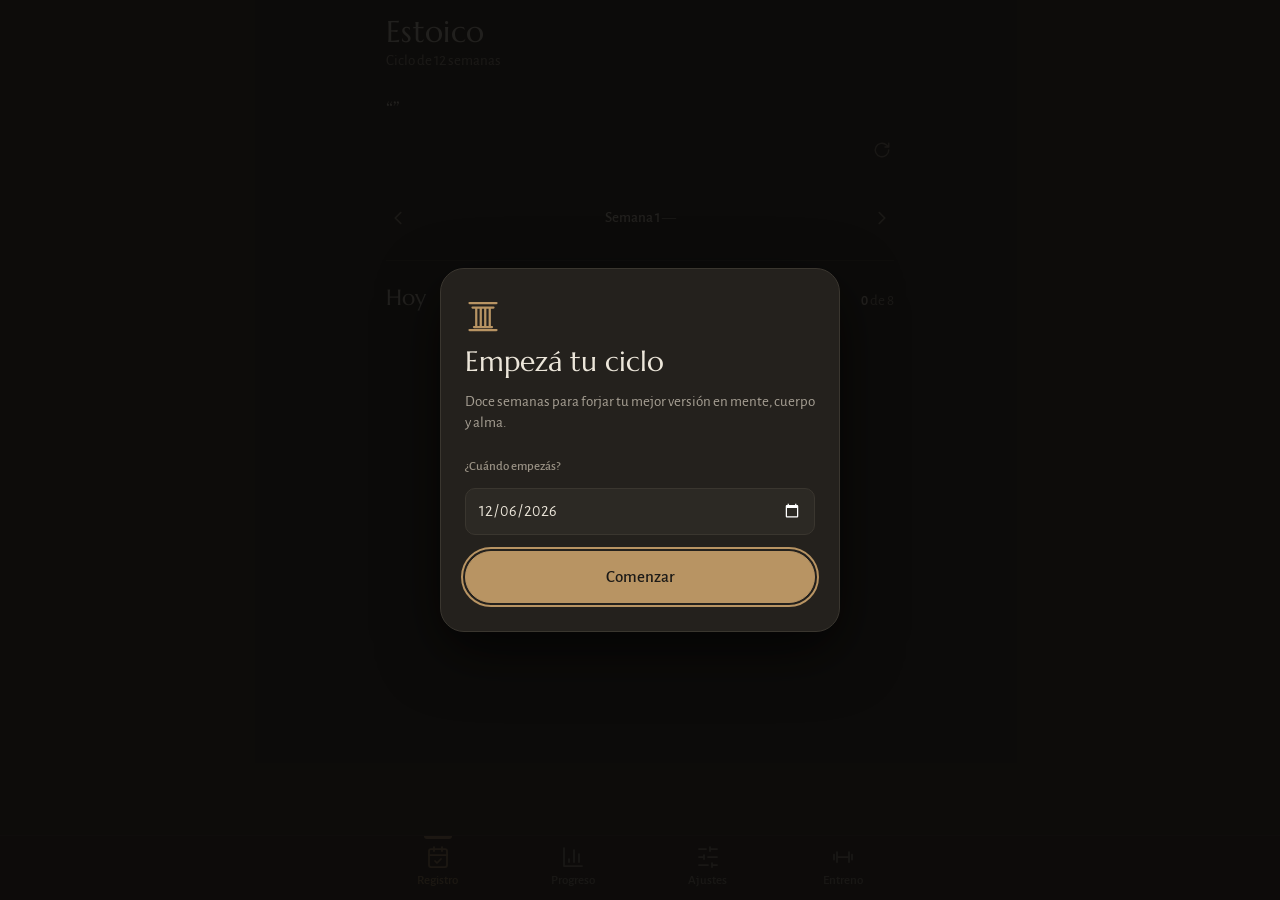
==== commit 4eafa476: "Registro, Progreso y Ajustes con la identidad nueva - Registro: frase del día arriba, columnata de 7" ====
--- a/index.html
+++ b/index.html
@@ -55,8 +55,8 @@
 <header class="top">
 <div class="wrap top-row">
 <div class="top-txt">
-<p class="eyebrow" id="h-eyebrow">Ciclo de 12 semanas</p>
 <h1 class="brand">Estoico</h1>
+<p class="top-sub" id="h-eyebrow">Ciclo de 12 semanas</p>
 </div>
 <div id="h-ring"></div>
 </div>
@@ -66,53 +66,48 @@
 
 <!-- REGISTRO -->
 <section class="view" id="view-registro" role="tabpanel" aria-labelledby="tab-registro">
+<!-- Frase del día: lo primero que se ve -->
+<figure class="daily">
+<blockquote id="quote-text"></blockquote>
+<figcaption><span id="quote-author"></span><button class="iconbtn" id="new-quote" type="button" aria-label="Otra frase"><svg class="icon" aria-hidden="true"><use href="#i-refresh"/></svg></button></figcaption>
+</figure>
+
+<!-- Semana: columnata de 7 días -->
 <div class="weeknav">
 <button class="iconbtn" id="prev-week" type="button" aria-label="Semana anterior"><svg class="icon" aria-hidden="true"><use href="#i-left"/></svg></button>
-<div class="weeknav-t" aria-live="polite">
-<p class="eyebrow" id="week-num">Semana 1</p>
-<p id="week-dates">—</p>
-</div>
+<p class="weeknav-t" aria-live="polite"><b id="week-num">Semana 1</b> <span id="week-dates">—</span></p>
 <button class="iconbtn" id="next-week" type="button" aria-label="Semana siguiente"><svg class="icon" aria-hidden="true"><use href="#i-right"/></svg></button>
 </div>
-<div class="days" id="day-grid"></div>
-
-<div class="card day-card">
+<div class="colonnade" id="day-grid"></div>
+
+<!-- Día elegido -->
 <div class="day-head">
-<div>
-<p class="eyebrow" id="day-label">Hoy</p>
-<p class="day-count" id="day-count"><b>0</b> de 8 hábitos</p>
-</div>
-<span class="pill streak" id="streak" hidden><svg class="icon" aria-hidden="true"><use href="#i-flame"/></svg><span></span></span>
+<h2 id="day-label">Hoy</h2>
+<p class="day-count" id="day-count"><b>0</b> de 8</p>
+<span class="streak" id="streak" hidden><svg class="icon" aria-hidden="true"><use href="#i-flame"/></svg><span></span></span>
 </div>
 <div id="day-notice"></div>
 <div id="habit-list"></div>
-</div>
 </section>
 
 <!-- PROGRESO -->
 <section class="view" id="view-progreso" role="tabpanel" aria-labelledby="tab-progreso" hidden>
-<div class="tiles" id="prog-tiles"></div>
-
-<div class="section-h"><h2>El ciclo, día por día</h2><span class="eyebrow" id="cycle-dates"></span></div>
-<div class="card">
+<div class="section-h" style="margin-top:var(--s2)"><h2>El ciclo, día por día</h2><span id="cycle-dates"></span></div>
 <div class="heat" id="heat" role="img"></div>
 <div class="legend" aria-hidden="true">Menos <span class="c"></span><span class="c" data-v="1"></span><span class="c" data-v="2"></span><span class="c" data-v="3"></span><span class="c" data-v="4"></span> Más</div>
-</div>
-
-<div class="section-h"><h2>Tu nivel</h2><span class="eyebrow" id="level-of"></span></div>
-<div class="card level" id="level-card"></div>
-<p class="rules">El nivel sube con cada semana que cerrás en 85% o más, se mantiene entre 50 y 84% y baja si la cerrás por debajo del 50%.</p>
+
+<div class="tiles" id="prog-tiles"></div>
+
+<div class="section-h"><h2>Tu nivel</h2><span id="level-of"></span></div>
+<div class="level" id="level-card"></div>
+
+<div class="section-h"><h2>El camino</h2><span>de Zenón a Marco Aurelio</span></div>
+<ol class="path" id="path"></ol>
+<p class="rules">Cada semana cerrada en 85% o más te hace subir un nivel. Entre 50 y 84% te mantenés, y por debajo del 50% bajás uno.</p>
 </section>
 
-<!-- RECORDÁ -->
-<section class="view" id="view-motivacion" role="tabpanel" aria-labelledby="tab-motivacion" hidden>
-<figure class="card quote">
-<p class="eyebrow">Frase del día</p>
-<blockquote id="quote-text"></blockquote>
-<figcaption id="quote-author"></figcaption>
-</figure>
-<button class="btn btn-ghost btn-block" id="new-quote" type="button"><svg class="icon" aria-hidden="true"><use href="#i-refresh"/></svg>Otra frase</button>
-</section>
+<!-- AJUSTES -->
+<section class="view" id="view-ajustes" role="tabpanel" aria-labelledby="tab-ajustes" hidden></section>
 
 </main>
 
@@ -120,7 +115,7 @@
 <div class="tabbar-inner" role="tablist">
 <button class="tab" role="tab" type="button" id="tab-registro" data-view="registro" aria-controls="view-registro" aria-selected="true" tabindex="0"><svg class="icon" aria-hidden="true"><use href="#i-cal"/></svg><span>Registro</span></button>
 <button class="tab" role="tab" type="button" id="tab-progreso" data-view="progreso" aria-controls="view-progreso" aria-selected="false" tabindex="-1"><svg class="icon" aria-hidden="true"><use href="#i-chart"/></svg><span>Progreso</span></button>
-<button class="tab" role="tab" type="button" id="tab-motivacion" data-view="motivacion" aria-controls="view-motivacion" aria-selected="false" tabindex="-1"><svg class="icon" aria-hidden="true"><use href="#i-quote"/></svg><span>Recordá</span></button>
+<button class="tab" role="tab" type="button" id="tab-ajustes" data-view="ajustes" aria-controls="view-ajustes" aria-selected="false" tabindex="-1"><svg class="icon" aria-hidden="true"><use href="#i-sliders"/></svg><span>Ajustes</span></button>
 <a class="tab" role="tab" href="/entreno.html" aria-selected="false" tabindex="-1"><svg class="icon" aria-hidden="true"><use href="#i-dumbbell"/></svg><span>Entreno</span></a>
 </div>
 </nav>
@@ -139,6 +134,18 @@
 </div>
 </div>
 
+<!-- Cierre de semana: aparece una vez, al abrir después de que termina una semana -->
+<div class="modal" id="week-modal" role="dialog" aria-modal="true" aria-labelledby="wk-title" aria-describedby="wk-verdict" hidden>
+<div class="modal-card week-card">
+<div class="wk-medal" id="wk-medal"></div>
+<h2 id="wk-title">Semana 1: 0%</h2>
+<p class="wk-verdict" id="wk-verdict"></p>
+<p class="wk-desc" id="wk-desc"></p>
+<figure class="wk-note"><blockquote id="wk-note"></blockquote><figcaption id="wk-src"></figcaption></figure>
+<button class="btn btn-primary btn-lg btn-block" id="wk-ok" type="button">Seguir</button>
+</div>
+</div>
+
 <!-- Fin de ciclo -->
 <div class="modal" id="cycle-end-modal" role="dialog" aria-modal="true" aria-labelledby="end-title" hidden>
 <div class="modal-card">
@@ -156,7 +163,7 @@
 <script src="/figura-nivel.js"></script>
 <script>
 'use strict';
-const { ESTOICO_KEY: KEY, HABITS, dateKey, parseDate, addDays, dayDiff, weekNumber, position, computeWeek, cycleProgress, ring, CHECK_SVG, icon, toast, pop, countUp, confetti, tabs, dialog } = window.EstoicoShared;
+const { ESTOICO_KEY: KEY, HABITS, dateKey, parseDate, addDays, dayDiff, weekNumber, position, computeWeek, cycleProgress, ring, CHECK_SVG, icon, toast, pop, countUp, confetti, tabs, dialog, exportFile } = window.EstoicoShared;
 const VERSION = 2;
 
 // Solo estoicos, con la obra y el pasaje de donde sale cada frase.
@@ -209,6 +216,23 @@
   {num:12, name:'Marco Aurelio', desc:'Emperador que se escribía a sí mismo para ser mejor.'}
 ];
 
+// Una nota por nivel para el cierre de semana: una cita del estoico si se
+// conserva una verificada; si no, una anécdota con su fuente antigua.
+const LEVEL_NOTES = [
+  ['"El bienestar se alcanza de a poco, y sin embargo no es poca cosa."', 'Zenón, según Diógenes Laercio, Vidas VII 26'],
+  ['"Guiame, Zeus, y vos, Destino, adonde me hayan asignado: los voy a seguir sin dudar."', 'Cleantes, citado en Epicteto, Enquiridión 53'],
+  ['En Atenas se decía que, si no hubiera existido Crisipo, no existiría la Stoa.', 'Diógenes Laercio, Vidas VII 183'],
+  ['En el 155 a. C. llegó a Roma como embajador de Atenas y sus clases llenaron la ciudad de jóvenes.', 'Plutarco, Vida de Catón el Viejo 22'],
+  ['Cicerón escribió Sobre los deberes siguiendo su obra: el libro de ética práctica más leído en Roma.', 'Cicerón, Sobre los deberes I y II'],
+  ['Enfermo de gota, le dio igual una clase a Pompeyo y dijo: "Dolor, no vas a lograr que admita que sos un mal."', 'Cicerón, Disputas tusculanas II 61'],
+  ['Se entrenaba para soportar el calor y la nieve con la cabeza descubierta, y viajaba a pie en cualquier estación.', 'Plutarco, Vida de Catón el Joven 5'],
+  ['"Sufrimos más en la imaginación que en la realidad."', 'Séneca, Cartas a Lucilio 13'],
+  ['"Si hacés algo bueno con esfuerzo, el esfuerzo pasa y el bien queda."', 'Musonio Rufo, Fragmento 51'],
+  ['"No nos perturban las cosas, sino las opiniones que tenemos sobre ellas."', 'Epicteto, Enquiridión 5'],
+  ['"De Rústico aprendí que mi carácter necesitaba corrección y entrenamiento, y por él conocí a Epicteto."', 'Marco Aurelio, Meditaciones I 7'],
+  ['"Basta de discutir cómo tiene que ser un hombre bueno. Selo."', 'Marco Aurelio, Meditaciones X 16']
+];
+
 const $ = s => document.querySelector(s);
 const $$ = s => [...document.querySelectorAll(s)];
 
@@ -412,7 +436,7 @@
 }
 
 function switchView(v) {
-  if (!['registro', 'progreso', 'motivacion'].includes(v)) v = 'registro';
+  if (!['registro', 'progreso', 'ajustes'].includes(v)) v = 'registro';
   let changed = state.currentView !== v;
   state.currentView = v;
   save();
@@ -422,7 +446,7 @@
 
   if (v === 'registro') renderRegistro();
   if (v === 'progreso') renderProgreso();
-  if (v === 'motivacion') renderMotivacion();
+  if (v === 'ajustes') renderAjustes();
 }
 
 function renderRegistro() {
@@ -442,31 +466,41 @@
     selectedDate = weekDates.includes(today) ? today : weekDates[0];
   }
 
+  if (quoteIdx === null) dailyQuote();
   renderDayGrid();
   renderDayDetail(selectedDate);
 }
+
+// Columna dórica de un día: basa, fuste con estrías y capitel. El fuste se
+// llena de bronce desde abajo según el % de hábitos; al 100 % se llena entera.
+const COLUMN_SVG = `<svg class="col" viewBox="0 0 32 64" aria-hidden="true">
+  <rect class="stone cap" x="2" y="2" width="28" height="4" rx="1"/><path class="stone cap" d="M6 6h20l-3 4H9z"/>
+  <rect class="stone" x="9" y="10" width="14" height="44"/><rect class="fill" x="9" y="10" width="14" height="44"/>
+  <path class="flutes" d="M12.5 12v40M16 12v40M19.5 12v40"/>
+  <rect class="stone base" x="6" y="54" width="20" height="4"/><rect class="stone base" x="2" y="58" width="28" height="4" rx="1"/>
+</svg>`;
 
 function renderDayGrid() {
   let weekDates = getWeekDates(getDisplayWeek());
   let today = dateKey();
   let grid = $('#day-grid');
-  // Ancho anterior de cada barra, para que crezca desde ahí en lugar de saltar
+  // Llenado anterior de cada columna, para que suba desde ahí en lugar de saltar
   let prev = {};
-  grid.querySelectorAll('.day').forEach(b => { prev[b.dataset.date] = b.querySelector('.bar i').dataset.p; });
+  grid.querySelectorAll('.day').forEach(b => { prev[b.dataset.date] = b.dataset.p; });
   let pcts = {};
   grid.innerHTML = weekDates.map(d => {
     let date = parseDate(d);
     let pct = pcts[d] = Math.round(dayRatio(d) * 100);
     let from = prev[d] ?? pct;
-    let cls = ['day', d === today ? 'today' : '', dayDiff(today, d) > 0 ? 'future' : ''].join(' ');
-    return `<button class="${cls}" type="button" data-date="${d}" aria-pressed="${d === selectedDate}" aria-label="${shortDate(date, { weekday: 'long', day: 'numeric' })}${d === today ? ', hoy' : ''}, ${pct}%">
+    let cls = ['day', d === today ? 'today' : '', dayDiff(today, d) > 0 ? 'future' : '', pct >= 100 ? 'full' : ''].join(' ');
+    return `<button class="${cls}" type="button" data-date="${d}" data-p="${pct}" style="--p:${from / 100}" aria-pressed="${d === selectedDate}" aria-label="${shortDate(date, { weekday: 'long', day: 'numeric' })}${d === today ? ', hoy' : ''}, ${pct}%">
+      ${COLUMN_SVG}
       <span class="l" aria-hidden="true">${narrowDay(date)}</span>
       <span class="n" aria-hidden="true">${date.getDate()}</span>
-      <span class="bar" aria-hidden="true"><i data-p="${pct}" style="width:${from}%"></i></span>
     </button>`;
   }).join('');
   void grid.offsetWidth;
-  grid.querySelectorAll('.day').forEach(b => { b.querySelector('.bar i').style.width = pcts[b.dataset.date] + '%'; });
+  grid.querySelectorAll('.day').forEach(b => { b.style.setProperty('--p', pcts[b.dataset.date] / 100); });
 }
 
 function renderDayDetail(dateStr) {
@@ -481,14 +515,15 @@
     : dateStr === yesterday ? 'Ayer, ' + wd
     : shortDate(dateStr, { weekday: 'long', day: 'numeric', month: 'long' });
   let completed = HABITS.filter(h => isCompleted(h.id, dateStr)).length;
-  $('#day-count').innerHTML = `<b>${completed}</b> de ${HABITS.length} hábitos`;
+  $('#day-count').innerHTML = `<b>${completed}</b> de ${HABITS.length}`;
+  $('#day-count').setAttribute('aria-label', `${completed} de ${HABITS.length} hábitos`);
 
   // Racha: el número cuenta hasta el valor nuevo y la píldora rebota si crece
   let n = streak(), pill = $('#streak'), was = pill.hidden ? 0 : Number(pill.dataset.n || 0);
   pill.hidden = n < 2;
   pill.dataset.n = n;
   if (n >= 2) {
-    countUp($('#streak span'), n, v => `Racha de ${v} días`);
+    countUp($('#streak span'), n, v => `${v} días seguidos`);
     if (was && n > was) pop(pill, 'bump');
     else if (!was && streakShown) pop(pill, 'bump');
   }
@@ -509,7 +544,7 @@
     let catHabits = HABITS.filter(h => h.category === cat.id);
     let doneCount = catHabits.filter(h => isCompleted(h.id, dateStr)).length;
     return `<div class="cat" style="--c:${cat.color}">
-      <div class="cat-h"><span>${cat.label}</span><small>${doneCount}/${catHabits.length}</small></div>` +
+      <div class="cat-h"><h3>${cat.label}</h3><small>${doneCount} de ${catHabits.length}</small></div>` +
       catHabits.map(h => {
         let done = isCompleted(h.id, dateStr);
         let count = (weekHabits[h.id] || []).length;
@@ -527,6 +562,58 @@
 }
 
 const ROMAN = ['I', 'II', 'III', 'IV', 'V', 'VI', 'VII', 'VIII', 'IX', 'X', 'XI', 'XII'];
+const MEDAL_C = 213.6; // circunferencia del anillo (r = 34)
+
+// Medalla de nivel: anillo con el avance hacia el 12, la figura y el número romano
+function medalHTML(lvl) {
+  let off = (MEDAL_C * (1 - lvl / 12)).toFixed(1);
+  return `<div class="medal" role="img" aria-label="Nivel ${lvl} de 12, ${LEVELS[lvl - 1].name}">
+    <svg class="mr" viewBox="0 0 76 76" aria-hidden="true"><circle class="bgc" cx="38" cy="38" r="34"/><circle class="fg" cx="38" cy="38" r="34" stroke-dasharray="${MEDAL_C}" stroke-dashoffset="${off}" transform="rotate(-90 38 38)"/></svg>
+    ${figuraNivel(lvl)}<b aria-hidden="true">${ROMAN[lvl - 1]}</b>
+  </div>`;
+}
+
+// ---------- Cierre de semana ----------
+// La primera vez que abrís la app después de que termina una semana, se
+// muestra el resultado y el cambio de nivel (sube, se mantiene o baja).
+function maybeShowWeekClose() {
+  let raw = getRawWeek();
+  if (raw === null || raw < 2 || raw > 12) return; // al terminar el ciclo se encarga el fin de ciclo
+  let closed = raw - 1;
+  if ((state.lastWeekShown || 0) >= closed) return;
+  let pct = computeWeek(getWeekData(closed).habits).completion;
+  let before = state.lastLevelShown ?? levelFromHistory(closed - 1);
+  let after = state.currentLevel;
+  let L = LEVELS[after - 1];
+  state.lastWeekShown = closed;
+  state.lastLevelShown = after;
+  save();
+
+  $('#wk-title').textContent = `Semana ${closed}: ${pct}%`;
+  $('#wk-verdict').textContent = after > before ? `Subís a ${L.name}.`
+    : after < before ? `Bajás a ${L.name}. La semana que viene se recupera.`
+    : `Te mantenés en ${L.name}.` + (pct >= 50 && after < 12 ? ` Con 85% o más subís.` : '');
+  $('#wk-desc').textContent = L.desc;
+  let [note, src] = LEVEL_NOTES[after - 1];
+  $('#wk-note').textContent = note;
+  $('#wk-src').textContent = src;
+
+  // La medalla arranca en el nivel anterior y pasa al nuevo (si cambió)
+  let medal = $('#wk-medal');
+  medal.innerHTML = medalHTML(before);
+  medal.className = 'wk-medal' + (after > before ? ' up' : after < before ? ' down' : '');
+  $('#week-modal').hidden = false;
+  let close = dialog($('#week-modal'), $('#wk-ok'));
+  if (after !== before) {
+    setTimeout(() => {
+      medal.innerHTML = medalHTML(after);
+      pop(medal.querySelector('.medal'), 'swap');
+    }, matchMedia('(prefers-reduced-motion: reduce)').matches ? 0 : 700);
+  }
+  let done = () => { $('#week-modal').hidden = true; close(); };
+  $('#wk-ok').onclick = done;
+  $('#week-modal').onkeydown = e => { if (e.key === 'Escape') done(); };
+}
 
 function renderProgreso() {
   if (!state.cycleStart) return;
@@ -570,24 +657,26 @@
 
   // Nivel
   let lvl = state.currentLevel, L = LEVELS[lvl - 1], next = LEVELS[lvl];
-  let C = 213.6, off = (C * (1 - lvl / 12)).toFixed(1);
   let hint = raw > 12 ? 'Ciclo terminado. Este es tu nivel final.'
     : raw < 1 ? 'El nivel empieza a moverse cuando cierres la primera semana.'
     : !next ? 'Nivel máximo. Cerrá cada semana sobre el 50% para sostenerlo.'
     : `Cerrá esta semana en 85% o más para subir a ${next.name}.`;
   $('#level-of').textContent = `${lvl} de 12`;
   $('#level-card').innerHTML = `
-    <div class="medal" role="img" aria-label="Nivel ${lvl} de 12">
-      <svg class="mr" viewBox="0 0 76 76" aria-hidden="true"><circle class="bgc" cx="38" cy="38" r="34"/><circle class="fg" cx="38" cy="38" r="34" stroke-dasharray="${C}" stroke-dashoffset="${off}" transform="rotate(-90 38 38)"/></svg>
-      ${figuraNivel(lvl)}<b aria-hidden="true">${ROMAN[lvl - 1]}</b>
-    </div>
+    ${medalHTML(lvl)}
     <div class="level-txt">
       <div class="level-name">${L.name}</div>
       <div class="level-desc">${L.desc}</div>
       ${raw >= 1 && raw <= 12 ? `<div class="level-week"><span>Semana en curso</span><span>${c}%</span></div>
-      <div class="progress" role="progressbar" aria-label="Semana en curso" aria-valuemin="0" aria-valuemax="100" aria-valuenow="${c}"><i style="width:${Math.min(100, c)}%"></i></div>` : ''}
+      <div class="progress" role="progressbar" aria-label="Semana en curso, la meta para subir es 85%" aria-valuemin="0" aria-valuemax="100" aria-valuenow="${c}"><i style="width:${Math.min(100, c)}%"></i><span class="mark" style="left:${SUBE}%" aria-hidden="true"></span></div>` : ''}
       <p class="level-hint">${hint}</p>
     </div>`;
+
+  // El camino: los 12 estoicos, con los ya alcanzados y el actual marcados
+  $('#path').innerHTML = LEVELS.map(l => {
+    let st = l.num < lvl ? 'done' : l.num === lvl ? 'cur' : '';
+    return `<li class="${st}"${st === 'cur' ? ' aria-current="step"' : ''}><span class="pn" aria-hidden="true">${ROMAN[l.num - 1]}</span><span><b>${l.name}</b><small>${l.desc}</small></span></li>`;
+  }).join('');
 
   renderHeader();
 }
@@ -597,12 +686,10 @@
   quoteIdx = i;
   let [text, author, source] = STOICS[i];
   $('#quote-text').textContent = text;
-  $('#quote-author').innerHTML = '<b></b><span></span>';
-  $('#quote-author b').textContent = author;
-  $('#quote-author span').textContent = source || '';
-}
-
-function renderMotivacion() {
+  $('#quote-author').textContent = source ? `${author}, ${source}` : author;
+}
+
+function dailyQuote() {
   if (quoteIdx === null) showQuote(dateKey().split('').reduce((a, c) => a + c.charCodeAt(0), 0) % STOICS.length);
 }
 
@@ -623,6 +710,8 @@
     state.currentLevel = 1;
     state.weeklyData = {};
     state.cycleEndShown = false;
+    state.lastWeekShown = 0;
+    state.lastLevelShown = 1;
     displayWeek = null;
     selectedDate = null;
     save();
@@ -637,6 +726,76 @@
   for (let w = 1; w <= 12; w++) ws.push(computeWeek(getWeekData(w).habits).completion);
   return { avg: Math.round(ws.reduce((a, c) => a + c, 0) / 12), up: ws.filter(c => c >= SUBE).length, final: ws[11] };
 }
+
+// Guarda el ciclo actual en el historial y deja el registro en cero.
+// Devuelve false si el usuario cancela la confirmación.
+function startNewCycle() {
+  if (!confirm('¿Empezar un ciclo nuevo? El ciclo actual se guarda en el historial y el registro vuelve a cero.')) return false;
+  let archive = (state.archive || []).concat([{
+    cycleStart: state.cycleStart,
+    endedAt: dateKey(),
+    level: state.currentLevel,
+    average: cycleTotals().avg,
+    weeklyData: state.weeklyData
+  }]);
+  state = defaultState();
+  state.archive = archive;
+  displayWeek = null;
+  selectedDate = null;
+  save();
+  return true;
+}
+
+// ---------- Ajustes ----------
+function renderAjustes() {
+  if (!state.cycleStart) return;
+  let start = parseDate(state.cycleStart), raw = getRawWeek();
+  let cycles = (state.archive || []).length;
+  $('#view-ajustes').innerHTML = `
+    <div class="section-h" style="margin-top:0"><h2>Ciclo</h2></div>
+    <div class="settings">
+      <div class="set-row"><div><b>Empezó el ${shortDate(start, { day: 'numeric', month: 'long' })}</b>
+        <span>${raw > 12 ? 'Terminó' : 'Termina'} el ${shortDate(addDays(start, 83), { day: 'numeric', month: 'long' })}</span></div></div>
+      <div class="set-row"><div><b>Empezar un ciclo nuevo</b><span>El actual se guarda en el historial${cycles ? ` (ya hay ${cycles})` : ''}.</span></div>
+        <button class="btn btn-danger" id="new-cycle-btn" type="button">Empezar</button></div>
+    </div>
+    <div class="section-h"><h2>Copia de respaldo</h2></div>
+    <div class="settings">
+      <p class="dim">Tus registros viven solo en este teléfono. Exportá una copia cada tanto y guardala en Archivos o mandátela por mail.</p>
+      <div class="btn-row"><button class="btn btn-primary" id="exp" type="button">Exportar copia</button><button class="btn" id="imp-btn" type="button">Importar copia</button></div>
+      <input type="file" id="imp-file" accept=".json,application/json,text/plain" hidden>
+    </div>
+    <p class="version">Estoico, ciclo de 12 semanas con ${HABITS.length} hábitos</p>`;
+}
+$('#view-ajustes').addEventListener('click', async e => {
+  let id = e.target.closest('button')?.id;
+  if (id === 'new-cycle-btn' && startNewCycle()) showInitModal();
+  if (id === 'imp-btn') $('#imp-file').click();
+  if (id === 'exp') {
+    let txt = JSON.stringify({ app: 'estoico', exportado: new Date().toISOString(), datos: state }, null, 2);
+    try {
+      if (await exportFile(txt, `estoico-${dateKey()}.json`, 'Copia de Estoico') === 'descargado') toast('Copia descargada');
+    } catch (err) { toast('No se pudo exportar la copia en este teléfono.', 3200, null); }
+  }
+});
+$('#view-ajustes').addEventListener('change', async e => {
+  if (e.target.id !== 'imp-file' || !e.target.files[0]) return;
+  try {
+    let j = JSON.parse(await e.target.files[0].text());
+    let d = j && j.app === 'estoico' ? j.datos : null;
+    if (!d || typeof d.weeklyData !== 'object') throw new Error();
+    if (confirm(`La copia es de un ciclo que empezó el ${d.cycleStart ? shortDate(d.cycleStart, { day: 'numeric', month: 'long' }) : '(sin fecha)'}. Va a reemplazar lo que tenés ahora en este teléfono. ¿Seguir?`)) {
+      try { localStorage.setItem(KEY + '.bak-' + Date.now(), JSON.stringify(state)); } catch (_) {}
+      state = { ...defaultState(), ...d };
+      displayWeek = null;
+      selectedDate = null;
+      save();
+      toast('Copia importada');
+      render();
+    }
+  } catch (err) { toast('El archivo no es una copia de Estoico.', 3200, null); }
+  e.target.value = '';
+});
 
 function showCycleEnd() {
   let levelData = LEVELS[state.currentLevel - 1];
@@ -657,21 +816,9 @@
   $('#cycle-end-modal').onkeydown = e => { if (e.key === 'Escape') $('#view-summary').click(); };
 
   $('#new-cycle').onclick = () => {
-    if (!confirm('¿Empezar un ciclo nuevo? El ciclo actual se guarda en el historial y el registro vuelve a cero.')) return;
-    let archive = (state.archive || []).concat([{
-      cycleStart: state.cycleStart,
-      endedAt: dateKey(),
-      level: state.currentLevel,
-      average: t.avg,
-      weeklyData: state.weeklyData
-    }]);
+    if (!startNewCycle()) return;
     $('#cycle-end-modal').hidden = true;
     close(false);
-    state = defaultState();
-    state.archive = archive;
-    displayWeek = null;
-    selectedDate = null;
-    save();
     showInitModal();
   };
 
@@ -693,6 +840,7 @@
   renderHeader();
   switchView(state.currentView);
   if (getRawWeek() > 12 && !state.cycleEndShown) showCycleEnd();
+  else maybeShowWeekClose();
 }
 
 // Navegación y eventos (se conectan una sola vez)
--- a/shared.css
+++ b/shared.css
@@ -72,7 +72,7 @@
 .stack > * + *{margin-top:var(--s3)}
 
 /* ---------- Encabezado ---------- */
-.top{position:sticky;top:0;z-index:20;background:linear-gradient(var(--bg) 78%,transparent);padding-top:calc(env(safe-area-inset-top) + var(--s4))}
+.top{position:sticky;top:0;z-index:20;background:linear-gradient(var(--bg) calc(100% - var(--s4)),transparent);padding-top:calc(env(safe-area-inset-top) + var(--s4))}
 .top-row{display:flex;align-items:center;gap:var(--s3);padding-bottom:var(--s4)}
 .top-txt{flex:1;min-width:0}
 .brand{font:400 var(--fs-xl)/1.05 var(--serif);letter-spacing:.01em}
@@ -98,6 +98,16 @@
 .tile b small{font:400 15px var(--sans);color:var(--faint)}
 .tile > small{display:block;font-size:var(--fs-xs);line-height:1.3;color:var(--dim)}
 .tile > small.up{color:var(--success)} .tile > small.down{color:var(--danger)}
+
+/* Ajustes: filas separadas por líneas finas, sin tarjetas */
+.settings{border-top:1px solid var(--line)}
+.settings > *{padding:var(--s3) 0;border-bottom:1px solid var(--line-soft)}
+.settings > p{font-size:var(--fs-sm);line-height:1.45}
+.set-row{display:flex;justify-content:space-between;align-items:center;gap:var(--s3)}
+.set-row b{display:block;font-weight:500;font-size:var(--fs-md)}
+.set-row span{font-size:var(--fs-xs);color:var(--dim)}
+.btn-row{display:flex;gap:var(--s2);flex-wrap:wrap}
+.version{font-size:var(--fs-xs);color:var(--faint);text-align:center;margin-top:var(--s5)}
 
 /* Barra de progreso */
 .progress{height:6px;background:var(--line);border-radius:3px;overflow:hidden}
--- a/estoico.css
+++ b/estoico.css
@@ -1,42 +1,55 @@
 /* Estoico — estilos propios. Tokens y componentes comunes en shared.css */
 
-/* ---------- Registro: semana ---------- */
-.weeknav{display:flex;align-items:center;justify-content:space-between;margin-bottom:var(--s3)}
-.weeknav-t{text-align:center}
-.weeknav-t p + p{font-size:14px;color:var(--dim);margin-top:2px}
-.days{display:grid;grid-template-columns:repeat(7,1fr);gap:6px}
-.day{display:flex;flex-direction:column;align-items:center;gap:4px;min-height:72px;padding:8px 0 10px;border-radius:14px;border:1px solid transparent;color:var(--text);
-  transition:background var(--dur) var(--ease),border-color var(--dur) var(--ease)}
-.day .l{font:500 13px var(--sans);font-variant-numeric:lining-nums tabular-nums;color:var(--faint)}
-.day .n{font-size:15px;font-weight:500}
-.day .bar{width:60%;height:4px;margin-top:auto;border-radius:2px;background:var(--line);overflow:hidden}
-.day .bar i{display:block;height:100%;background:var(--accent);border-radius:2px;transition:width 400ms var(--ease)}
-.day.today{border-color:var(--line)}
-.day.today .n{color:var(--accent)}
+/* ---------- Registro: frase del día ---------- */
+.daily{margin:var(--s2) 0 var(--s5)}
+.daily blockquote{font:400 22px/1.32 var(--serif);text-wrap:pretty;max-width:30ch}
+.daily blockquote::before{content:"\201C"}
+.daily blockquote::after{content:"\201D"}
+.daily figcaption{display:flex;align-items:center;justify-content:space-between;gap:var(--s2);margin-top:var(--s1);font-size:var(--fs-xs);color:var(--faint)}
+.daily figcaption .iconbtn{margin-right:-10px;color:var(--faint)}
+.daily figcaption .icon{width:18px;height:18px}
+
+/* ---------- Registro: semana como columnata ---------- */
+.weeknav{display:flex;align-items:center;justify-content:space-between;margin:0 -10px}
+.weeknav-t{text-align:center;font-size:var(--fs-sm);color:var(--dim)}
+.weeknav-t b{font-weight:500;color:var(--text)}
+.colonnade{display:grid;grid-template-columns:repeat(7,1fr);gap:4px;margin-top:var(--s2);padding-bottom:var(--s3);border-bottom:1px solid var(--line)}
+.day{display:flex;flex-direction:column;align-items:center;gap:2px;padding:6px 0 4px;border-radius:12px;color:var(--dim)}
+.day .col{width:30px;height:60px;margin-bottom:6px;overflow:visible}
+.col .stone{fill:var(--surface-3)}
+.col .fill{fill:var(--accent);transform-box:fill-box;transform-origin:50% 100%;transform:scaleY(var(--p,0));transition:transform 450ms var(--ease)}
+.col .flutes{stroke:var(--bg);stroke-width:1;opacity:.45}
+.day.full .col .cap,.day.full .col .base{fill:var(--accent);transition:fill var(--dur) var(--ease)}
+.day .l{font-size:var(--fs-xs);color:var(--faint)}
+.day .n{font:400 17px/1.1 var(--serif);font-variant-numeric:lining-nums tabular-nums}
+.day.today .n{color:var(--text)}
+.day.today .l{color:var(--text)}
 .day.future{opacity:.45}
-.day[aria-pressed="true"]{background:var(--accent);border-color:var(--accent);opacity:1}
-.day[aria-pressed="true"] .l,.day[aria-pressed="true"] .n{color:var(--on-accent)}
-.day[aria-pressed="true"] .l{opacity:.75}
-.day[aria-pressed="true"] .bar{background:#12141A33}
-.day[aria-pressed="true"] .bar i{background:var(--on-accent)}
+/* Día elegido: el número en bronce y una marca debajo */
+.day[aria-pressed="true"] .n{color:var(--accent)}
+.day[aria-pressed="true"]::after{content:"";width:16px;height:2px;border-radius:1px;background:var(--accent);margin-top:4px}
+.day:not([aria-pressed="true"])::after{content:"";height:2px;margin-top:4px}
+.day:active .col{transform:scale(.95)}
 
-/* ---------- Registro: día ---------- */
-.day-card{margin-top:var(--s4)}
-.day-head{display:flex;justify-content:space-between;align-items:center;gap:var(--s3)}
-.day-count{font-size:15px;margin-top:2px}
-.streak .icon{color:var(--accent)}
-.day-card .notice{margin-top:var(--s3)}
+/* ---------- Registro: día elegido ---------- */
+.day-head{display:flex;align-items:baseline;gap:var(--s3);margin-top:var(--s5)}
+.day-head h2{font:400 var(--fs-lg)/1.2 var(--serif);flex:1;min-width:0}
+.day-count{font-size:var(--fs-sm);color:var(--dim);font-variant-numeric:lining-nums tabular-nums}
+.day-count b{font-weight:700;color:var(--text)}
+.streak{display:inline-flex;align-items:center;gap:4px;font-size:var(--fs-xs);color:var(--dim);white-space:nowrap}
+.streak .icon{width:16px;height:16px;color:var(--accent)}
+#day-notice .notice{margin-top:var(--s3)}
 
-.cat{margin-top:var(--s4)}
-.cat-h{display:flex;align-items:baseline;gap:8px;margin:0 2px 2px}
-.cat-h span{font:400 17px var(--serif);color:var(--c)}
-.cat-h small{margin-left:auto;font:500 13px var(--sans);font-variant-numeric:lining-nums tabular-nums;color:var(--faint)}
-.habit{display:flex;align-items:center;gap:var(--s3);padding:var(--s3) 0;border-top:1px solid var(--line-soft)}
-.cat-h + .habit{border-top:0}
-.h-ico{width:40px;height:40px;flex:none;border-radius:12px;display:grid;place-items:center;color:var(--c);background:color-mix(in srgb,var(--c) 14%,transparent)}
+.cat{margin-top:var(--s5)}
+.cat-h{display:flex;align-items:baseline;gap:8px;padding-bottom:6px;border-bottom:1px solid var(--line)}
+.cat-h h3{font:400 var(--fs-md) var(--serif);color:var(--c)}
+.cat-h small{margin-left:auto;font-size:var(--fs-xs);font-variant-numeric:lining-nums tabular-nums;color:var(--faint)}
+.habit{display:flex;align-items:center;gap:var(--s3);padding:10px 0;border-bottom:1px solid var(--line-soft)}
+.h-ico{width:24px;height:24px;flex:none;color:var(--c)}
+.h-ico .icon{width:24px;height:24px}
 .h-txt{flex:1;min-width:0}
-.h-name{font-size:15px;font-weight:500}
-.h-meta{display:flex;align-items:center;flex-wrap:wrap;column-gap:8px;font-size:13px;color:var(--dim);margin-top:2px}
+.h-name{font-size:var(--fs-md);font-weight:500}
+.h-meta{display:flex;align-items:center;flex-wrap:wrap;column-gap:8px;font-size:var(--fs-xs);color:var(--dim);margin-top:1px}
 .h-meta .met{color:var(--c)}
 .dots{display:inline-flex;gap:3px}
 .dots i{width:6px;height:6px;border-radius:50%;background:var(--line)}
@@ -44,61 +57,85 @@
 
 /* ---------- Progreso ---------- */
 .heat{display:grid;grid-template-columns:22px repeat(7,1fr) 40px;gap:4px;align-items:center}
-.heat .wl{font:500 13px var(--sans);font-variant-numeric:lining-nums tabular-nums;color:var(--faint)}
+.heat .wl{font-size:var(--fs-xs);font-variant-numeric:lining-nums tabular-nums;color:var(--faint)}
 .heat .dl{text-align:center}
-.heat .pc{font:500 13px var(--sans);font-variant-numeric:lining-nums tabular-nums;color:var(--dim);text-align:right}
+.heat .pc{font-size:var(--fs-xs);font-variant-numeric:lining-nums tabular-nums;color:var(--dim);text-align:right}
 .heat .pc.ok{color:var(--success)}
 .heat .pc.low{color:var(--danger)}
-.heat .c{height:20px;border-radius:5px;background:var(--surface-2)}
+.heat .c{height:20px;border-radius:4px;background:var(--surface-2)}
 .heat .c.now{outline:2px solid var(--text);outline-offset:1px}
 .heat .c.fut{height:8px;opacity:.45}
-.heat-sep{grid-column:1/-1;font:500 13px var(--sans);font-variant-numeric:lining-nums tabular-nums;color:var(--faint);margin:6px 0 2px}
+.heat-sep{grid-column:1/-1;font-size:var(--fs-xs);color:var(--faint);margin:6px 0 2px}
 .c[data-v="1"]{background:color-mix(in srgb,var(--accent) 25%,var(--surface-2))}
 .c[data-v="2"]{background:color-mix(in srgb,var(--accent) 50%,var(--surface-2))}
 .c[data-v="3"]{background:color-mix(in srgb,var(--accent) 78%,var(--surface-2))}
 .c[data-v="4"]{background:var(--accent)}
-.legend{display:flex;align-items:center;justify-content:flex-end;gap:4px;margin-top:var(--s3);font-size:12px;color:var(--dim)}
+.legend{display:flex;align-items:center;justify-content:flex-end;gap:4px;margin:var(--s3) 0 var(--s5);font-size:var(--fs-xs);color:var(--dim)}
 .legend .c{display:inline-block;width:12px;height:12px;border-radius:3px}
 .legend .c:not([data-v]){background:var(--surface-2)}
 
-.level{display:flex;align-items:center;gap:var(--s4)}
-.medal{position:relative;width:76px;height:76px;flex:none;display:grid;place-items:center;color:var(--accent)}
+.level{display:flex;align-items:flex-start;gap:var(--s4)}
+.medal{position:relative;width:84px;height:84px;flex:none;display:grid;place-items:center;color:var(--accent)}
 .medal .mr{position:absolute;inset:0;width:100%;height:100%}
 .medal .mr circle{fill:none;stroke-width:3}
 .medal .mr .bgc{stroke:var(--line)}
 .medal .mr .fg{stroke:var(--accent);stroke-linecap:round;animation:medal-in 900ms 120ms var(--ease) both}
 @keyframes medal-in{from{stroke-dashoffset:213.6}}
-.medal > .icon{width:30px;height:30px;stroke-width:1.5}
-.medal > .fig{width:46px;height:46px;margin-top:-2px}
-.medal b{position:absolute;bottom:-6px;left:50%;transform:translateX(-50%);background:var(--surface);padding:0 6px;font:500 13px var(--sans);font-variant-numeric:lining-nums tabular-nums;color:var(--accent)}
+.medal > .fig{width:50px;height:50px;margin-top:-2px}
+.medal b{position:absolute;bottom:-8px;left:50%;transform:translateX(-50%);background:var(--bg);padding:0 6px;font:400 15px var(--serif);color:var(--accent)}
 .level-txt{flex:1;min-width:0}
-.level-name{font:500 20px/1.2 var(--serif)}
-.level-desc{font-size:14px;color:var(--dim)}
-.level-week{display:flex;justify-content:space-between;font-size:12px;color:var(--faint);margin:var(--s3) 0 6px}
-.level-hint{font-size:12px;color:var(--faint);margin-top:6px}
-.rules{font-size:12px;color:var(--faint);margin:var(--s3) 2px 0}
+.level-name{font:400 var(--fs-lg)/1.2 var(--serif)}
+.level-desc{font-size:var(--fs-sm);color:var(--dim);line-height:1.35}
+.level-week{display:flex;justify-content:space-between;font-size:var(--fs-xs);color:var(--faint);margin:var(--s3) 0 6px;font-variant-numeric:lining-nums tabular-nums}
+.level-hint{font-size:var(--fs-xs);color:var(--faint);margin-top:6px}
+/* Marca del 85 % sobre la barra de la semana */
+.progress{position:relative;overflow:visible}
+.progress > i{overflow:hidden}
+.progress .mark{position:absolute;top:-3px;bottom:-3px;width:2px;margin-left:-1px;border-radius:1px;background:var(--text);opacity:.7}
 
-/* ---------- Recordá ---------- */
-.quote{padding:var(--s6) var(--s5)}
-.quote blockquote{margin-top:var(--s4);font:400 26px/1.35 var(--serif);letter-spacing:-.01em;text-wrap:pretty}
-.quote blockquote::before{content:"\201C";display:block;font-size:64px;line-height:.6;color:var(--accent);margin-bottom:var(--s3)}
-.quote figcaption{margin-top:var(--s5)}
-.quote figcaption b{display:block;font-weight:500}
-.quote figcaption span{font-size:13px;color:var(--dim)}
-#new-quote{margin-top:var(--s3)}
+/* El camino: los 12 estoicos */
+.path{list-style:none;margin:0;padding:0;border-top:1px solid var(--line)}
+.path li{display:flex;align-items:baseline;gap:var(--s3);padding:10px 0;border-bottom:1px solid var(--line-soft);color:var(--faint)}
+.path .pn{width:34px;flex:none;font:400 15px var(--serif);text-align:right}
+.path b{display:block;font-weight:500;font-size:var(--fs-md)}
+.path small{display:block;font-size:var(--fs-xs);line-height:1.35}
+.path li.done{color:var(--dim)}
+.path li.done .pn{color:var(--accent)}
+.path li.cur{color:var(--text)}
+.path li.cur .pn{color:var(--accent)}
+.path li.cur b{color:var(--accent)}
+.path li.cur small{color:var(--dim)}
+.rules{font-size:var(--fs-xs);color:var(--faint);margin:var(--s3) 0 0;line-height:1.45}
+.tiles{margin-bottom:var(--s2)}
 
-/* ---------- Modales (inicio y fin de ciclo) ---------- */
-.modal{position:fixed;inset:0;z-index:100;display:flex;align-items:center;justify-content:center;padding:20px;background:#000c}
+/* ---------- Modales (inicio, cierre de semana y fin de ciclo) ---------- */
+.modal{position:fixed;inset:0;z-index:100;display:flex;align-items:center;justify-content:center;padding:20px;background:#0c0b09e6}
 .modal-card{width:100%;max-width:400px;background:var(--surface);border:1px solid var(--line);border-radius:var(--r-lg);padding:28px 24px;box-shadow:0 20px 60px #000a}
 .modal-card > * + *{margin-top:var(--s3)}
 .modal-ico{width:36px;height:36px;color:var(--accent);stroke-width:1.5}
-.modal-card h2{font:500 26px/1.2 var(--serif)}
-.modal-card p{font-size:14px;color:var(--dim);line-height:1.5}
+.modal-card h2{font:400 28px/1.2 var(--serif)}
+.modal-card p{font-size:var(--fs-sm);color:var(--dim);line-height:1.45}
 .modal-card label{display:block;margin-top:var(--s5)}
 .modal-card .btn-primary{margin-top:var(--s4)}
-.end-result{font:500 30px/1.15 var(--serif);color:var(--accent)}
-.end-stats{background:var(--surface-2);border-radius:var(--r-sm);padding:14px;font-size:14px;color:var(--dim)}
+.end-result{font:400 30px/1.15 var(--serif);color:var(--accent)}
+.end-stats{border-top:1px solid var(--line);border-bottom:1px solid var(--line);padding:12px 0;font-size:var(--fs-sm);color:var(--dim)}
 .end-stats strong{color:var(--text)}
 .end-stats div + div{margin-top:6px}
 .end-actions{display:flex;gap:var(--s2);margin-top:var(--s5)!important}
 .end-actions .btn{flex:1}
+
+/* Cierre de semana: el único momento orquestado de la app */
+.week-card{text-align:center}
+.wk-medal{display:grid;place-items:center;margin-bottom:var(--s4)}
+.wk-medal .medal{width:112px;height:112px}
+.wk-medal .medal > .fig{width:66px;height:66px}
+.wk-medal .medal b{background:var(--surface);font-size:17px;bottom:-10px}
+.wk-medal .medal.swap{animation:wk-swap 700ms var(--ease-pop)}
+.wk-medal.down .medal.swap{animation:wk-swap-down 600ms var(--ease)}
+@keyframes wk-swap{0%{transform:scale(.85);opacity:.3}60%{transform:scale(1.08);opacity:1}100%{transform:scale(1)}}
+@keyframes wk-swap-down{from{transform:scale(1.04);opacity:.4}to{transform:none;opacity:1}}
+.wk-verdict{font-size:var(--fs-md)!important;color:var(--text)!important}
+.wk-desc{margin-top:var(--s1)!important}
+.wk-note{margin:var(--s4) 0 0;padding-top:var(--s4);border-top:1px solid var(--line)}
+.wk-note blockquote{margin:0;font:400 var(--fs-md)/1.4 var(--serif);text-wrap:pretty}
+.wk-note figcaption{margin-top:6px;font-size:var(--fs-xs);color:var(--faint)}
